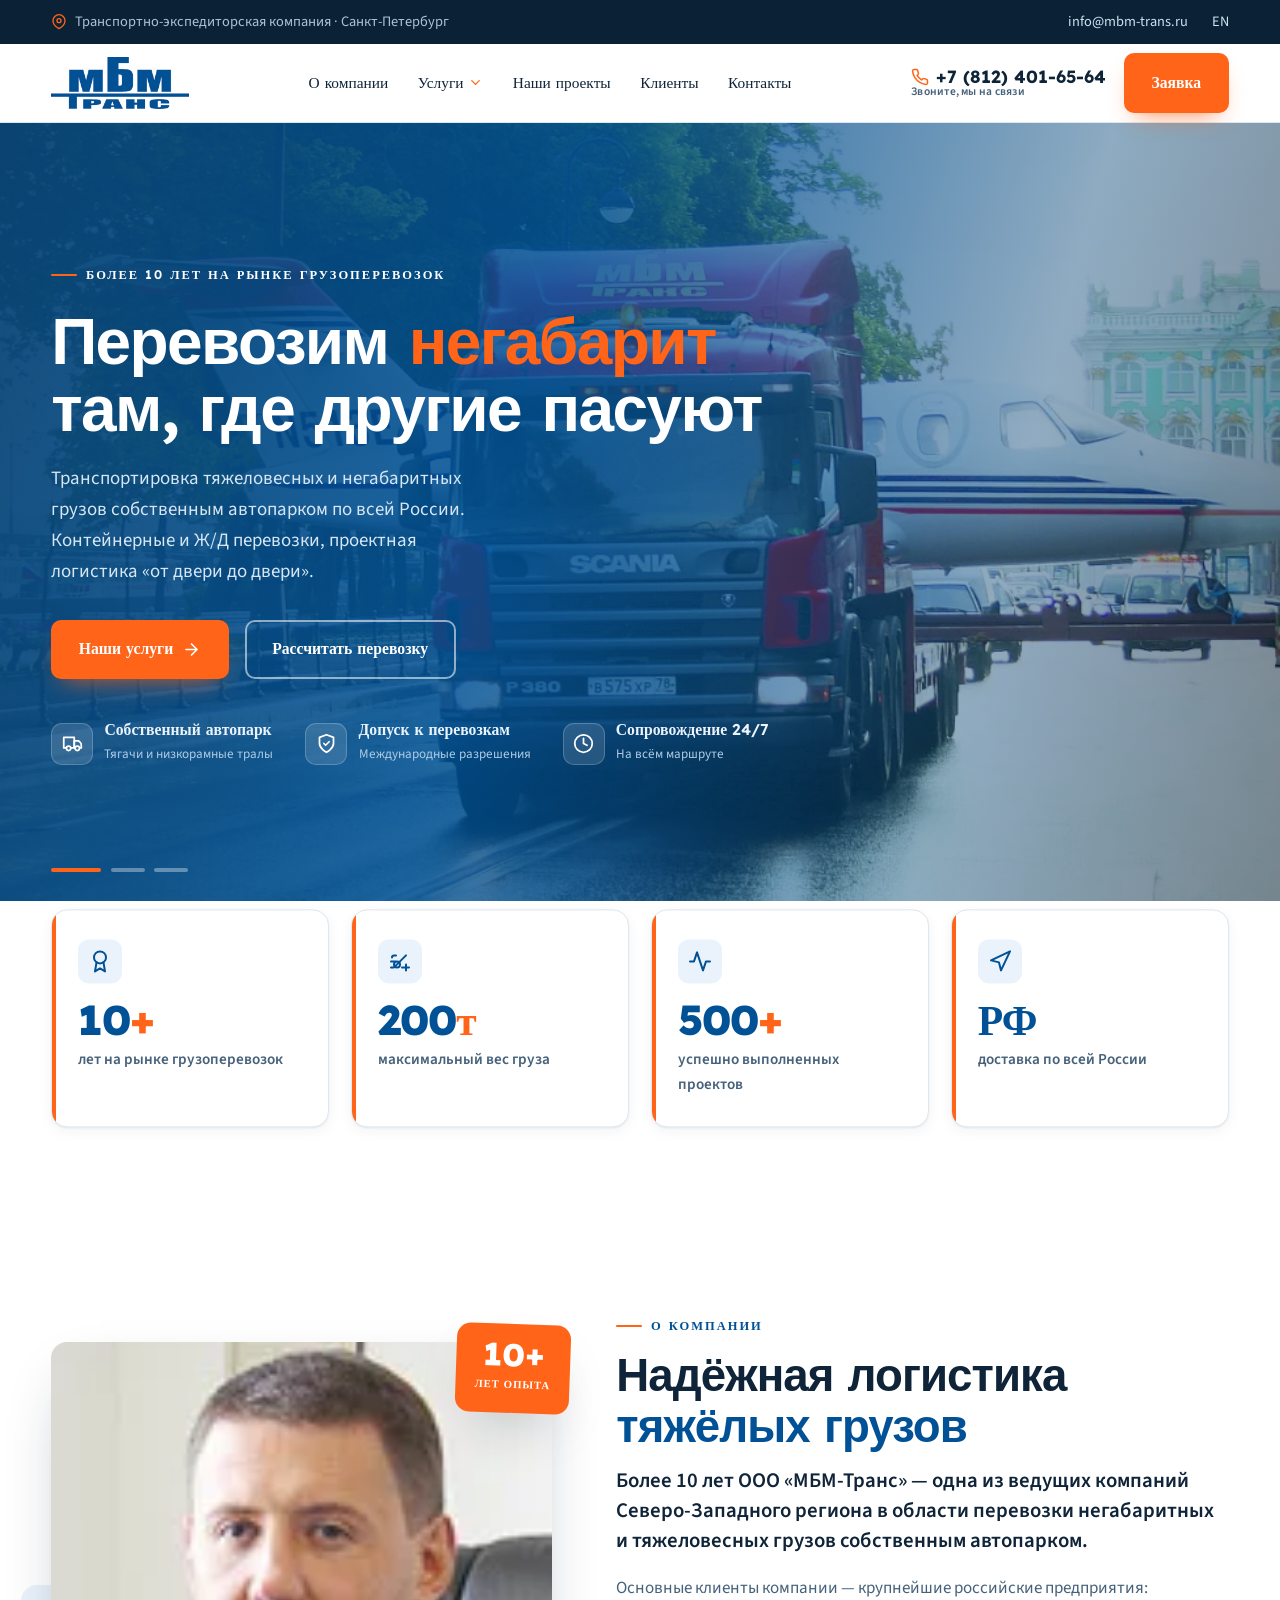
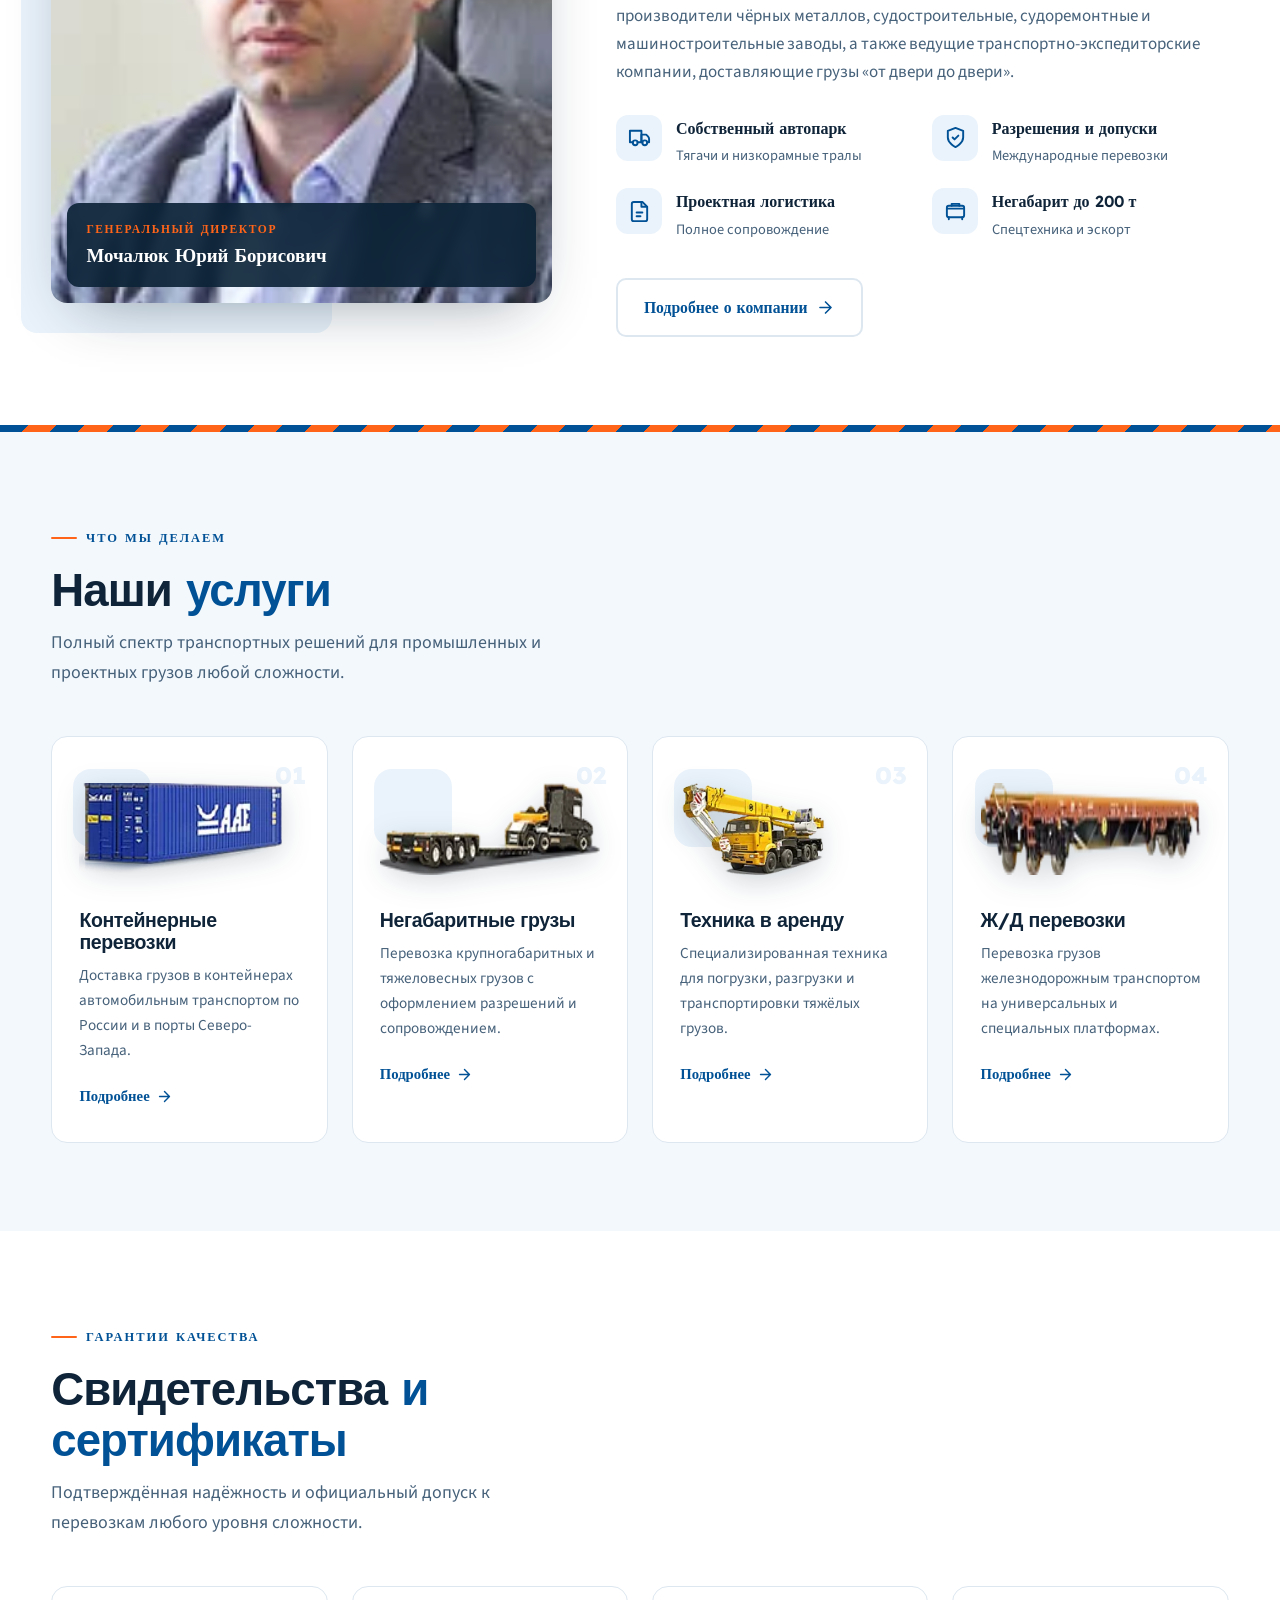
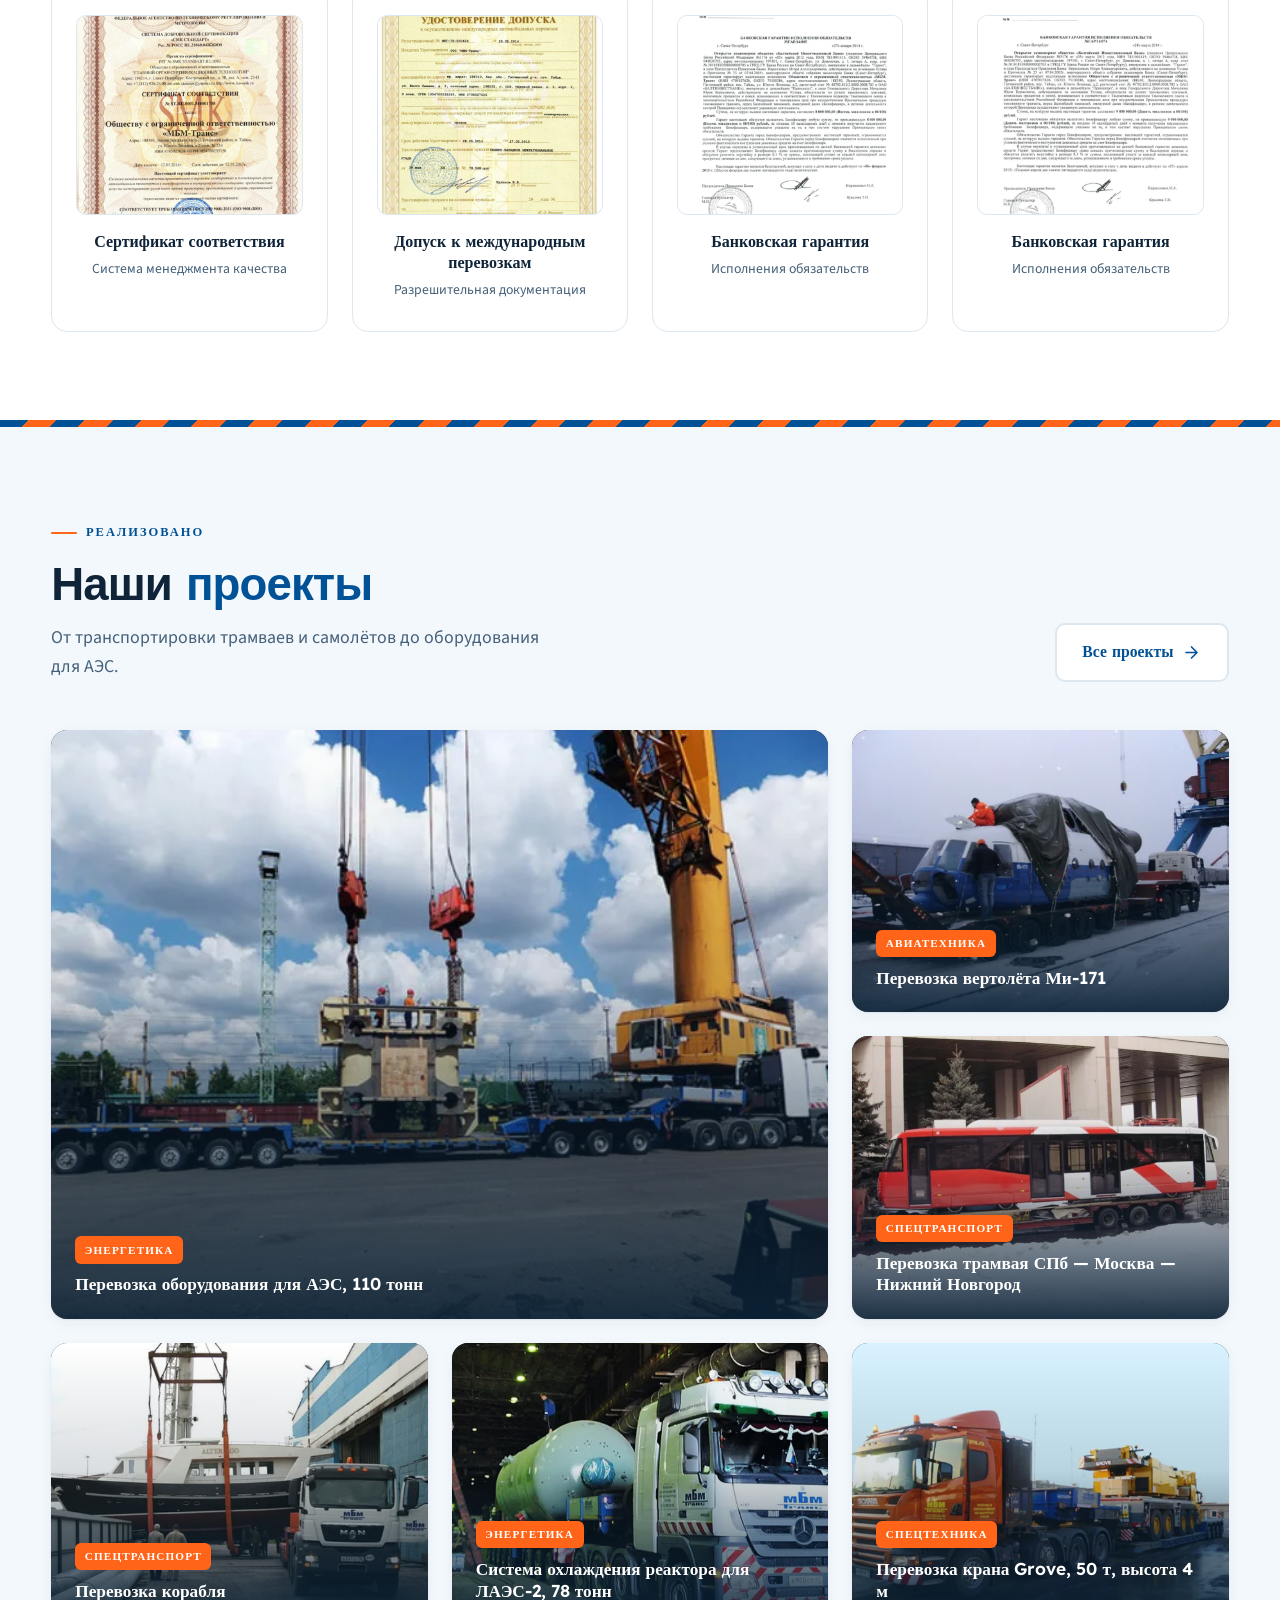
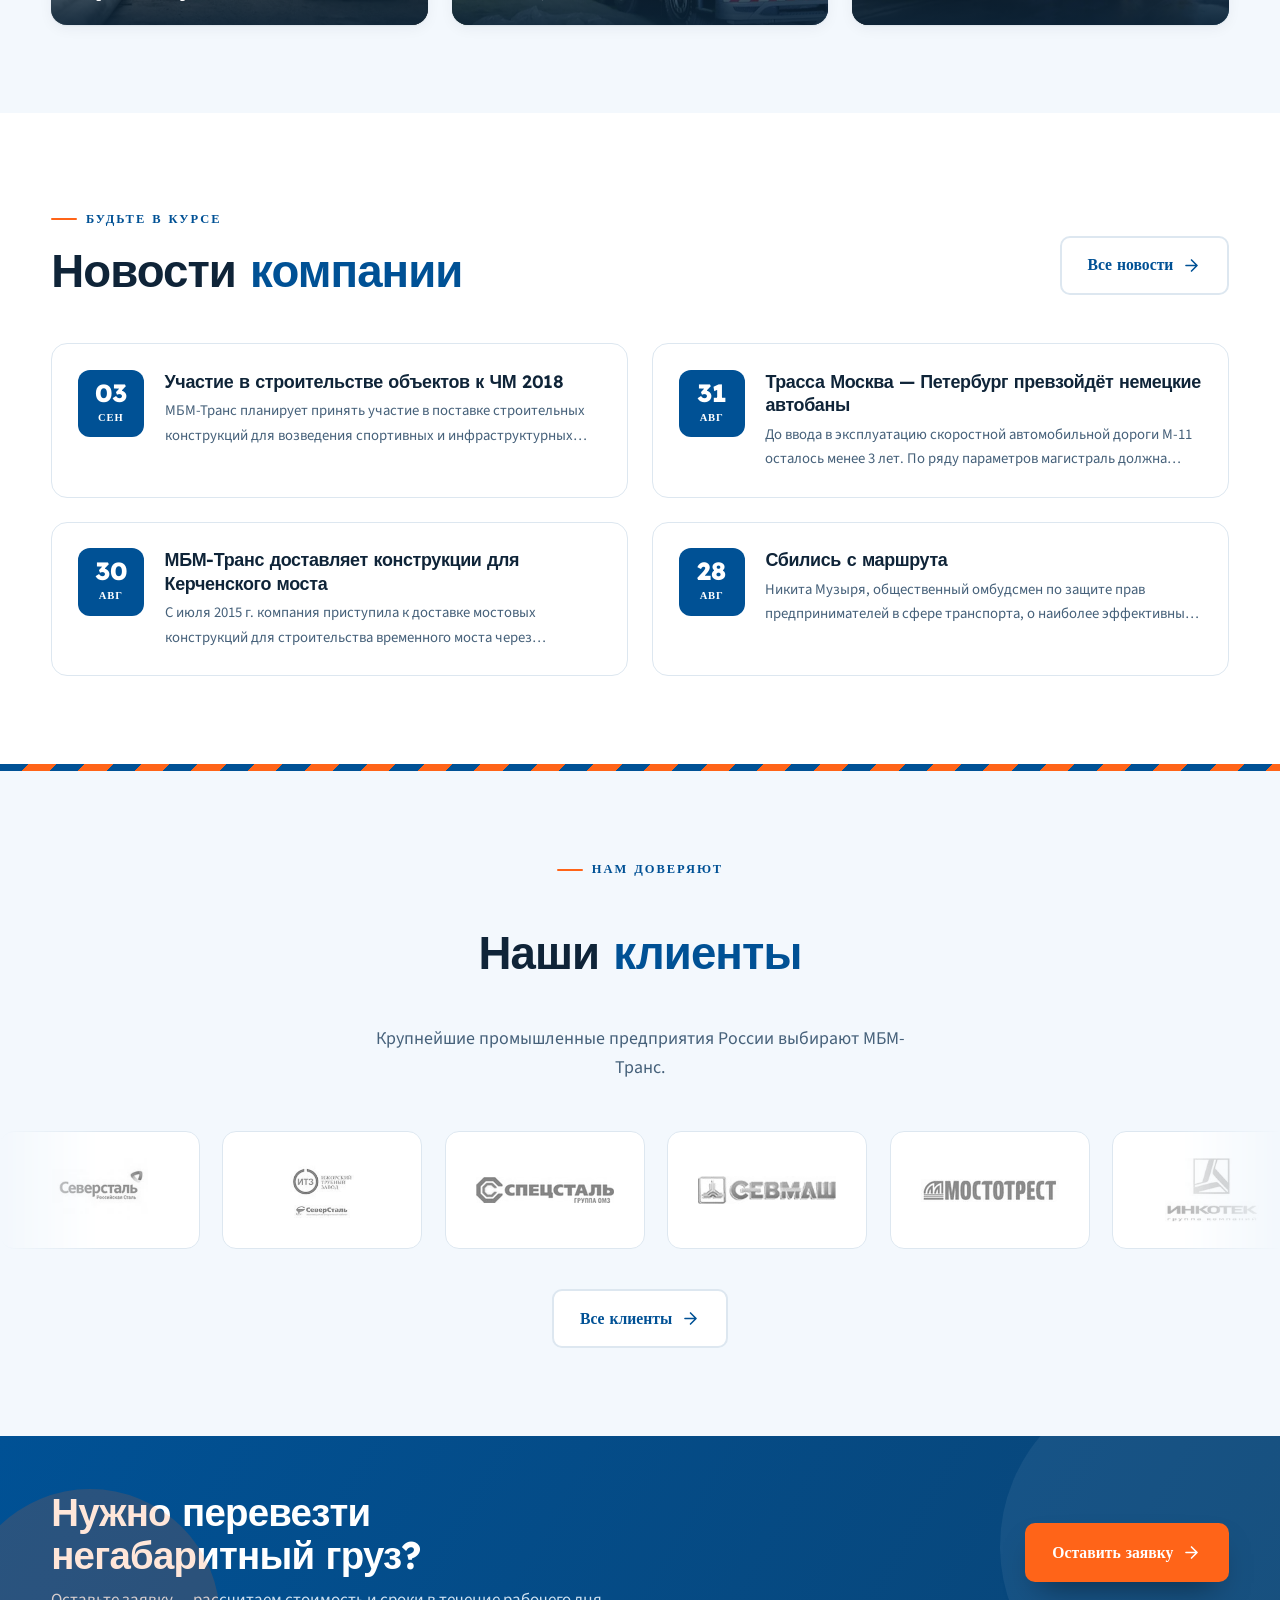
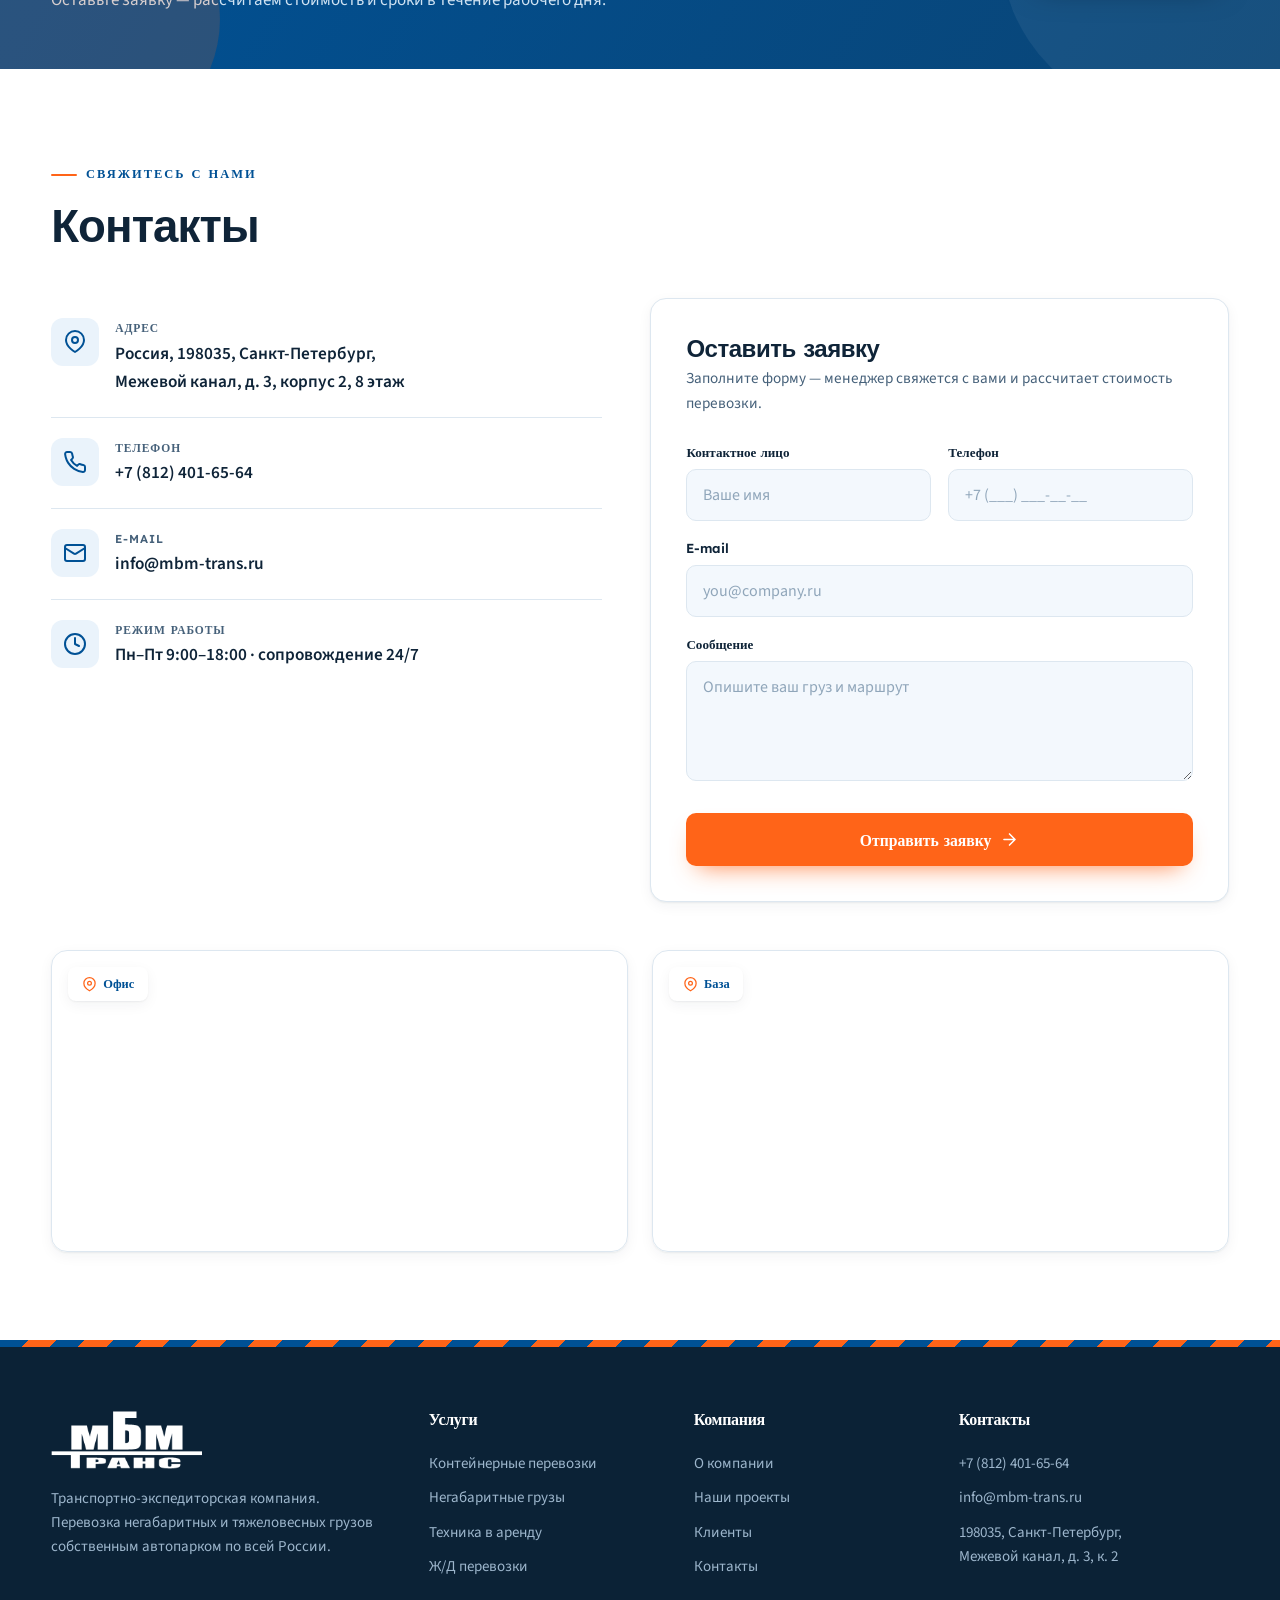
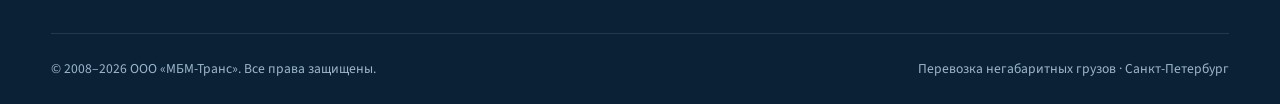
==== index.html @ 3d30cc05 "Редизайн сайта МБМ-Транс — статический превью Светлый корпоративный дизайн (Trust & Authority), Leke" ====
<!doctype html>
<html lang="ru">
<head>
<meta charset="UTF-8">
<meta name="viewport" content="width=device-width, initial-scale=1">
<title>МБМ-Транс — перевозка негабаритных и тяжеловесных грузов | Санкт-Петербург</title>
<meta name="description" content="ООО «МБМ-Транс» — транспортно-экспедиторская компания. Перевозка негабаритных и тяжеловесных грузов собственным автопарком по России. Контейнерные и Ж/Д перевозки, техника в аренду.">
<link rel="preconnect" href="https://fonts.googleapis.com">
<link rel="preconnect" href="https://fonts.gstatic.com" crossorigin>
<link href="https://fonts.googleapis.com/css2?family=Lexend:wght@400;500;600;700;800&family=Source+Sans+3:wght@400;500;600;700&display=swap" rel="stylesheet">
<link rel="stylesheet" href="assets/css/redesign.css">
</head>
<body>

<!-- TOPBAR -->
<div class="topbar">
  <div class="wrap">
    <span class="l"><svg class="icon" viewBox="0 0 24 24"><path d="M21 10c0 7-9 12-9 12s-9-5-9-12a9 9 0 0 1 18 0Z"/><circle cx="12" cy="10" r="3"/></svg> Транспортно-экспедиторская компания · Санкт-Петербург</span>
    <div class="r">
      <a href="mailto:info@mbm-trans.ru">info@mbm-trans.ru</a>
      <a href="#" aria-label="Английская версия сайта">EN</a>
    </div>
  </div>
</div>

<!-- HEADER -->
<header class="header" id="header">
  <div class="wrap">
    <a class="brand" href="/" aria-label="МБМ-Транс — на главную">
      <img class="logo-img" src="assets/css/imgs/logo_h.jpg" srcset="assets/css/imgs/logo_h.jpg 1x, assets/css/imgs/logo_h@2x.jpg 2x" width="233" height="88" alt="МБМ-Транс">
    </a>
    <nav class="main" id="nav">
      <a href="o-kompanii.html">О компании</a>
      <div class="has-sub">
        <a href="kontejnernyie-perevozki.html">Услуги <svg class="icon" viewBox="0 0 24 24"><path d="m6 9 6 6 6-6"/></svg></a>
        <div class="sub">
          <a href="kontejnernyie-perevozki.html"><svg class="icon" viewBox="0 0 24 24"><path d="m7.5 4.27 9 5.15"/><path d="M21 8a2 2 0 0 0-1-1.73l-7-4a2 2 0 0 0-2 0l-7 4A2 2 0 0 0 3 8v8a2 2 0 0 0 1 1.73l7 4a2 2 0 0 0 2 0l7-4A2 2 0 0 0 21 16Z"/><path d="m3.3 7 8.7 5 8.7-5"/><path d="M12 22V12"/></svg>Контейнерные перевозки</a>
          <a href="perevozka-negabaritnyix-gruzov.html"><svg class="icon" viewBox="0 0 24 24"><path d="M10 17h4V5H2v12h3"/><path d="M20 17h2v-3.34a4 4 0 0 0-1.17-2.83L19 9h-5v8h1"/><circle cx="7.5" cy="17.5" r="2.5"/><circle cx="17.5" cy="17.5" r="2.5"/></svg>Перевозка негабаритных грузов</a>
          <a href="texnika-v-arendu.html"><svg class="icon" viewBox="0 0 24 24"><path d="M2 22V12a2 2 0 0 1 2-2h2"/><path d="m6 10 4-7 6 3-3 6"/><path d="M14 14h6v6a2 2 0 0 1-2 2H6"/><circle cx="6" cy="18" r="2"/></svg>Техника в аренду</a>
          <a href="zhd-perevozki.html"><svg class="icon" viewBox="0 0 24 24"><rect x="4" y="3" width="16" height="14" rx="2"/><path d="M4 11h16"/><path d="m8 19-2 3"/><path d="m18 22-2-3"/><circle cx="8.5" cy="14" r="1"/><circle cx="15.5" cy="14" r="1"/></svg>Ж/Д перевозки</a>
        </div>
      </div>
      <a href="nashi-proektyi.html">Наши проекты</a>
      <a href="nashi-klientyi.html">Клиенты</a>
      <a href="kontaktyi.html">Контакты</a>
    </nav>
    <div class="h-right">
      <div class="h-phone"><a href="tel:+78124016564"><svg class="icon" viewBox="0 0 24 24"><path d="M22 16.92v3a2 2 0 0 1-2.18 2 19.79 19.79 0 0 1-8.63-3.07 19.5 19.5 0 0 1-6-6 19.79 19.79 0 0 1-3.07-8.67A2 2 0 0 1 4.11 2h3a2 2 0 0 1 2 1.72c.13.96.36 1.9.7 2.81a2 2 0 0 1-.45 2.11L8.09 9.91a16 16 0 0 0 6 6l1.27-1.27a2 2 0 0 1 2.11-.45c.9.34 1.85.57 2.81.7A2 2 0 0 1 22 16.92Z"/></svg>+7 (812) 401-65-64</a><span>Звоните, мы на связи</span></div>
      <a href="#contacts" class="btn btn-orange">Заявка</a>
      <button class="burger" id="burger" aria-label="Открыть меню"><svg class="icon" viewBox="0 0 24 24"><path d="M4 6h16M4 12h16M4 18h16"/></svg></button>
    </div>
  </div>
</header>
<div class="overlay" id="overlay"></div>

<!-- HERO -->
<section class="hero">
  <div class="slides" id="slides">
    <div class="slide active" style="background-image:url('assets/images/fp_slider/slider3_.webp')"></div>
    <div class="slide" style="background-image:url('assets/images/fp_slider/slider1_.webp')"></div>
    <div class="slide" style="background-image:url('assets/images/fp_slider/slider2_.webp')"></div>
  </div>
  <div class="wrap hero-grid">
    <span class="eyebrow" style="color:#fff">Более 10 лет на рынке грузоперевозок</span>
    <h1>Перевозим <span class="o">негабарит</span> там, где другие пасуют</h1>
    <p class="lead">Транспортировка тяжеловесных и негабаритных грузов собственным автопарком по всей России. Контейнерные и Ж/Д перевозки, проектная логистика «от двери до двери».</p>
    <div class="hero-actions">
      <a href="#services" class="btn btn-orange">Наши услуги <svg class="icon" viewBox="0 0 24 24"><path d="M5 12h14M12 5l7 7-7 7"/></svg></a>
      <a href="#contacts" class="btn btn-ghost">Рассчитать перевозку</a>
    </div>
    <div class="hero-trust">
      <div class="t"><span class="ic"><svg class="icon" viewBox="0 0 24 24"><path d="M10 17h4V5H2v12h3"/><path d="M20 17h2v-3.34a4 4 0 0 0-1.17-2.83L19 9h-5v8h1"/><circle cx="7.5" cy="17.5" r="2.5"/><circle cx="17.5" cy="17.5" r="2.5"/></svg></span><span><b>Собственный автопарк</b><small>Тягачи и низкорамные тралы</small></span></div>
      <div class="t"><span class="ic"><svg class="icon" viewBox="0 0 24 24"><path d="M12 22s8-4 8-10V5l-8-3-8 3v7c0 6 8 10 8 10Z"/><path d="m9 12 2 2 4-4"/></svg></span><span><b>Допуск к перевозкам</b><small>Международные разрешения</small></span></div>
      <div class="t"><span class="ic"><svg class="icon" viewBox="0 0 24 24"><circle cx="12" cy="12" r="10"/><path d="M12 6v6l4 2"/></svg></span><span><b>Сопровождение 24/7</b><small>На всём маршруте</small></span></div>
    </div>
  </div>
  <div class="hero-dots" id="dots"></div>
</section>

<!-- STATS -->
<div class="stats">
  <div class="wrap">
    <div class="stat reveal">
      <div class="ic"><svg class="icon" viewBox="0 0 24 24"><circle cx="12" cy="8" r="6"/><path d="M15.477 12.89 17 22l-5-3-5 3 1.523-9.11"/></svg></div>
      <div class="num"><span data-count="10">0</span><span class="u">+</span></div>
      <div class="lbl">лет на рынке грузоперевозок</div>
    </div>
    <div class="stat reveal">
      <div class="ic"><svg class="icon" viewBox="0 0 24 24"><path d="M6 18 18 6M8 6H6a2 2 0 0 0-2 2v0M3 12h4M3 18h2"/><path d="M14 18h7M18 15v6"/><circle cx="9" cy="15" r="3"/></svg></div>
      <div class="num"><span data-count="200">0</span><span class="u">т</span></div>
      <div class="lbl">максимальный вес груза</div>
    </div>
    <div class="stat reveal">
      <div class="ic"><svg class="icon" viewBox="0 0 24 24"><path d="M22 12h-4l-3 9L9 3l-3 9H2"/></svg></div>
      <div class="num"><span data-count="500">0</span><span class="u">+</span></div>
      <div class="lbl">успешно выполненных проектов</div>
    </div>
    <div class="stat reveal">
      <div class="ic"><svg class="icon" viewBox="0 0 24 24"><path d="M3 11l19-9-9 19-2-8-8-2Z"/></svg></div>
      <div class="num">РФ</div>
      <div class="lbl">доставка по всей России</div>
    </div>
  </div>
</div>

<!-- ABOUT -->
<section class="block" id="about">
  <div class="wrap about-grid">
    <div class="about-photo reveal">
      <div class="blob"></div>
      <div class="frame">
        <img src="assets/images/photo.webp" alt="Мочалюк Юрий Борисович — генеральный директор ООО «МБМ-Транс»">
        <div class="cap"><div class="post">Генеральный директор</div><div class="nm">Мочалюк Юрий Борисович</div></div>
      </div>
      <div class="ribbon"><b>10+</b><span>лет опыта</span></div>
    </div>
    <div class="about-text reveal">
      <span class="eyebrow">О компании</span>
      <h2 class="sec-title" style="margin:.7rem 0 0">Надёжная логистика <span class="hl">тяжёлых грузов</span></h2>
      <p class="big">Более 10 лет ООО «МБМ-Транс» — одна из ведущих компаний Северо-Западного региона в области перевозки негабаритных и тяжеловесных грузов собственным автопарком.</p>
      <p>Основные клиенты компании — крупнейшие российские предприятия: производители чёрных металлов, судостроительные, судоремонтные и машиностроительные заводы, а также ведущие транспортно-экспедиторские компании, доставляющие грузы «от двери до двери».</p>
      <div class="about-feats">
        <div class="f"><span class="ic"><svg class="icon" viewBox="0 0 24 24"><path d="M10 17h4V5H2v12h3"/><path d="M20 17h2v-3.34a4 4 0 0 0-1.17-2.83L19 9h-5v8h1"/><circle cx="7.5" cy="17.5" r="2.5"/><circle cx="17.5" cy="17.5" r="2.5"/></svg></span><span><b>Собственный автопарк</b><small>Тягачи и низкорамные тралы</small></span></div>
        <div class="f"><span class="ic"><svg class="icon" viewBox="0 0 24 24"><path d="M12 22s8-4 8-10V5l-8-3-8 3v7c0 6 8 10 8 10Z"/><path d="m9 12 2 2 4-4"/></svg></span><span><b>Разрешения и допуски</b><small>Международные перевозки</small></span></div>
        <div class="f"><span class="ic"><svg class="icon" viewBox="0 0 24 24"><path d="M15 2H6a2 2 0 0 0-2 2v16a2 2 0 0 0 2 2h12a2 2 0 0 0 2-2V7Z"/><path d="M14 2v5h5"/><path d="M9 13h6M9 17h4"/></svg></span><span><b>Проектная логистика</b><small>Полное сопровождение</small></span></div>
        <div class="f"><span class="ic"><svg class="icon" viewBox="0 0 24 24"><path d="M5 18v2M19 18v2M4 9h16"/><rect x="3" y="6" width="18" height="12" rx="2"/><path d="M8 6V4h8v2"/></svg></span><span><b>Негабарит до 200 т</b><small>Спецтехника и эскорт</small></span></div>
      </div>
      <a href="o-kompanii.html" class="btn btn-line">Подробнее о компании <svg class="icon" viewBox="0 0 24 24"><path d="M5 12h14M12 5l7 7-7 7"/></svg></a>
    </div>
  </div>
</section>

<hr class="hazard">
<!-- SERVICES -->
<section class="block tint" id="services">
  <div class="wrap">
    <div class="head-row reveal">
      <div class="left">
        <span class="eyebrow">Что мы делаем</span>
        <h2 class="sec-title">Наши <span class="hl">услуги</span></h2>
        <p class="lead">Полный спектр транспортных решений для промышленных и проектных грузов любой сложности.</p>
      </div>
    </div>
    <div class="svc-grid">
      <article class="svc reveal"><span class="idx">01</span>
        <div class="ico-wrap"><img src="assets/images/box.webp" alt="Контейнер"></div>
        <h3>Контейнерные перевозки</h3>
        <p>Доставка грузов в контейнерах автомобильным транспортом по России и в порты Северо-Запада.</p>
        <a href="kontejnernyie-perevozki.html" class="more">Подробнее <svg class="icon" viewBox="0 0 24 24"><path d="M5 12h14M12 5l7 7-7 7"/></svg></a>
      </article>
      <article class="svc reveal"><span class="idx">02</span>
        <div class="ico-wrap"><img src="assets/images/trailer.webp" alt="Низкорамный трал"></div>
        <h3>Негабаритные грузы</h3>
        <p>Перевозка крупногабаритных и тяжеловесных грузов с оформлением разрешений и сопровождением.</p>
        <a href="perevozka-negabaritnyix-gruzov.html" class="more">Подробнее <svg class="icon" viewBox="0 0 24 24"><path d="M5 12h14M12 5l7 7-7 7"/></svg></a>
      </article>
      <article class="svc reveal"><span class="idx">03</span>
        <div class="ico-wrap"><img src="assets/images/crane.webp" alt="Автокран"></div>
        <h3>Техника в аренду</h3>
        <p>Специализированная техника для погрузки, разгрузки и транспортировки тяжёлых грузов.</p>
        <a href="texnika-v-arendu.html" class="more">Подробнее <svg class="icon" viewBox="0 0 24 24"><path d="M5 12h14M12 5l7 7-7 7"/></svg></a>
      </article>
      <article class="svc reveal"><span class="idx">04</span>
        <div class="ico-wrap"><img src="assets/images/train.webp" alt="Железнодорожная платформа"></div>
        <h3>Ж/Д перевозки</h3>
        <p>Перевозка грузов железнодорожным транспортом на универсальных и специальных платформах.</p>
        <a href="zhd-perevozki.html" class="more">Подробнее <svg class="icon" viewBox="0 0 24 24"><path d="M5 12h14M12 5l7 7-7 7"/></svg></a>
      </article>
    </div>
  </div>
</section>

<!-- CERTIFICATES -->
<section class="block">
  <div class="wrap">
    <div class="head-row reveal">
      <div class="left">
        <span class="eyebrow">Гарантии качества</span>
        <h2 class="sec-title">Свидетельства <span class="hl">и сертификаты</span></h2>
        <p class="lead">Подтверждённая надёжность и официальный допуск к перевозкам любого уровня сложности.</p>
      </div>
    </div>
    <div class="cert-grid">
      <button class="cert reveal lb" data-img="assets/images/doc/sert.webp" type="button"><span class="cert-thumb"><img src="assets/images/doc/sert.webp" loading="lazy" alt="Сертификат соответствия"></span><b>Сертификат соответствия</b><small>Система менеджмента качества</small></button>
      <button class="cert reveal lb" data-img="assets/images/doc/udostoverenie.webp" type="button"><span class="cert-thumb"><img src="assets/images/doc/udostoverenie.webp" loading="lazy" alt="Допуск к международным перевозкам"></span><b>Допуск к международным перевозкам</b><small>Разрешительная документация</small></button>
      <button class="cert reveal lb" data-img="assets/images/doc/bank.webp" type="button"><span class="cert-thumb"><img src="assets/images/doc/bank.webp" loading="lazy" alt="Банковская гарантия"></span><b>Банковская гарантия</b><small>Исполнения обязательств</small></button>
      <button class="cert reveal lb" data-img="assets/images/doc/bank_1.webp" type="button"><span class="cert-thumb"><img src="assets/images/doc/bank_1.webp" loading="lazy" alt="Банковская гарантия"></span><b>Банковская гарантия</b><small>Исполнения обязательств</small></button>
    </div>
  </div>
</section>

<hr class="hazard">
<!-- PROJECTS -->
<section class="block tint" id="projects">
  <div class="wrap">
    <div class="head-row reveal">
      <div class="left">
        <span class="eyebrow">Реализовано</span>
        <h2 class="sec-title">Наши <span class="hl">проекты</span></h2>
        <p class="lead">От транспортировки трамваев и самолётов до оборудования для АЭС.</p>
      </div>
      <a href="nashi-proektyi.html" class="btn btn-line">Все проекты <svg class="icon" viewBox="0 0 24 24"><path d="M5 12h14M12 5l7 7-7 7"/></svg></a>
    </div>
    <div class="proj-grid">
      <a class="proj big reveal" href="nashi-proektyi.html">
        <img src="assets/images/projects/SB9ofhmS8xM.webp" loading="lazy" alt="Перевозка оборудования для АЭС, 110 тонн">
        <div class="cap"><span class="tag">Энергетика</span><b>Перевозка оборудования для АЭС, 110 тонн</b></div>
      </a>
      <a class="proj reveal" href="nashi-proektyi.html">
        <img src="assets/images/projects/v1.webp" loading="lazy" alt="Перевозка вертолёта Ми-171">
        <div class="cap"><span class="tag">Авиатехника</span><b>Перевозка вертолёта Ми-171</b></div>
      </a>
      <a class="proj reveal" href="nashi-proektyi.html">
        <img src="assets/images/projects/a1a.webp" loading="lazy" alt="Перевозка трамвая">
        <div class="cap"><span class="tag">Спецтранспорт</span><b>Перевозка трамвая СПб — Москва — Нижний Новгород</b></div>
      </a>
      <a class="proj reveal" href="nashi-proektyi.html">
        <img src="assets/images/projects/korabl_1.webp" loading="lazy" alt="Перевозка корабля">
        <div class="cap"><span class="tag">Спецтранспорт</span><b>Перевозка корабля</b></div>
      </a>
      <a class="proj reveal" href="nashi-proektyi.html">
        <img src="assets/images/projects/MsE5XbipfR0.webp" loading="lazy" alt="Транспортировка системы охлаждения реактора для ЛАЭС-2">
        <div class="cap"><span class="tag">Энергетика</span><b>Система охлаждения реактора для ЛАЭС-2, 78 тонн</b></div>
      </a>
      <a class="proj reveal" href="nashi-proektyi.html">
        <img src="assets/images/projects/P1000506.webp" loading="lazy" alt="Перевозка крана Grove">
        <div class="cap"><span class="tag">Спецтехника</span><b>Перевозка крана Grove, 50 т, высота 4 м</b></div>
      </a>
    </div>
  </div>
</section>

<!-- NEWS -->
<section class="block">
  <div class="wrap">
    <div class="head-row reveal">
      <div class="left">
        <span class="eyebrow">Будьте в курсе</span>
        <h2 class="sec-title">Новости <span class="hl">компании</span></h2>
      </div>
      <a href="novosti.html" class="btn btn-line">Все новости <svg class="icon" viewBox="0 0 24 24"><path d="M5 12h14M12 5l7 7-7 7"/></svg></a>
    </div>
    <div class="news-grid">
      <a class="news-item reveal" href="novosti.html"><div class="date"><div class="d">03</div><div class="m">сен</div></div><div><h3>Участие в строительстве объектов к ЧМ 2018</h3><p>МБМ-Транс планирует принять участие в поставке строительных конструкций для возведения спортивных и инфраструктурных объектов к Чемпионату мира по футболу 2018 г.</p></div></a>
      <a class="news-item reveal" href="novosti.html"><div class="date"><div class="d">31</div><div class="m">авг</div></div><div><h3>Трасса Москва — Петербург превзойдёт немецкие автобаны</h3><p>До ввода в эксплуатацию скоростной автомобильной дороги М-11 осталось менее 3 лет. По ряду параметров магистраль должна превзойти знаменитые немецкие автобаны.</p></div></a>
      <a class="news-item reveal" href="novosti.html"><div class="date"><div class="d">30</div><div class="m">авг</div></div><div><h3>МБМ-Транс доставляет конструкции для Керченского моста</h3><p>С июля 2015 г. компания приступила к доставке мостовых конструкций для строительства временного моста через Керченский пролив.</p></div></a>
      <a class="news-item reveal" href="novosti.html"><div class="date"><div class="d">28</div><div class="m">авг</div></div><div><h3>Сбились с маршрута</h3><p>Никита Музыря, общественный омбудсмен по защите прав предпринимателей в сфере транспорта, о наиболее эффективных механизмах защиты прав бизнеса.</p></div></a>
    </div>
  </div>
</section>

<hr class="hazard">
<!-- CLIENTS -->
<section class="block tint" id="clients">
  <div class="wrap">
    <div class="head-row reveal" style="justify-content:center;text-align:center;flex-direction:column;align-items:center">
      <span class="eyebrow">Нам доверяют</span>
      <h2 class="sec-title">Наши <span class="hl">клиенты</span></h2>
      <p class="lead" style="text-align:center">Крупнейшие промышленные предприятия России выбирают МБМ-Транс.</p>
    </div>
  </div>
  <div class="clients-marquee reveal">
    <div class="marquee-track" id="track">
      <div class="client" title="Северсталь"><img src="assets/images/clients/severstal-logo2.webp" loading="lazy" alt="Северсталь"></div>
      <div class="client" title="Ижорский трубный завод"><img src="assets/images/clients/ижорский трубный завод.webp" loading="lazy" alt="Ижорский трубный завод"></div>
      <div class="client" title="ОМЗ-Спецсталь"><img src="assets/images/clients/omz-logo.webp" loading="lazy" alt="ОМЗ-Спецсталь"></div>
      <div class="client" title="Севмаш"><img src="assets/images/clients/img2.webp" loading="lazy" alt="Севмаш"></div>
      <div class="client" title="Мостотрест"><img src="assets/images/clients/logo_mostotrest.webp" loading="lazy" alt="Мостотрест"></div>
      <div class="client" title="Инкотек"><img src="assets/images/clients/logo_inkotek.webp" loading="lazy" alt="Инкотек"></div>
      <div class="client" title="НЭК"><img src="assets/images/clients/logo-nek.webp" loading="lazy" alt="Группа компаний НЭК"></div>
      <div class="client" title="Natrex"><img src="assets/images/clients/logo_natrex.webp" loading="lazy" alt="Natrex"></div>
      <div class="client" title="Bedford Group"><img src="assets/images/clients/logo_bedford.webp" loading="lazy" alt="Bedford Group"></div>
      <div class="client" title="Instar Logistics"><img src="assets/images/clients/logo_instar.webp" loading="lazy" alt="Instar Logistics"></div>
      <div class="client" title="AET Trans"><img src="assets/images/clients/logo_aettrans.webp" loading="lazy" alt="AET Trans"></div>
      <div class="client" title="Ahlers"><img src="assets/images/clients/ahlers_logo.webp" loading="lazy" alt="Ahlers"></div>
      <div class="client" title="Transport Systems Transy"><img src="assets/images/clients/logo_transy.webp" loading="lazy" alt="Transport Systems Transy"></div>
      <div class="client" title="Premium Engineering"><img src="assets/images/clients/logo_premium_engineering.webp" loading="lazy" alt="Premium Engineering"></div>
      <div class="client" title="ЛОНМАДИ · КВИНТМАДИ"><img src="assets/images/clients/logo_lonmadi_kwintmadi.webp" loading="lazy" alt="ЛОНМАДИ КВИНТМАДИ"></div>
      <div class="client" title="Универсал Спецтехника"><img src="assets/images/clients/logo_universal_spectech.webp" loading="lazy" alt="Универсал Спецтехника"></div>
      <div class="client" title="Ferronordic Machines"><img src="assets/images/clients/logo_ferronordic.webp" loading="lazy" alt="Ferronordic Machines"></div>
      <div class="client" title="Keystone Logistics"><img src="assets/images/clients/logo_keystone.webp" loading="lazy" alt="Keystone Logistics"></div>
      <div class="client" title="AsstrA"><img src="assets/images/clients/logo_asstra.webp" loading="lazy" alt="AsstrA"></div>
      <div class="client" title="Yusen Logistics"><img src="assets/images/clients/logo_yusen.webp" loading="lazy" alt="Yusen Logistics"></div>
    </div>
  </div>
  <div class="wrap" style="text-align:center;margin-top:2.5rem">
    <a href="nashi-klientyi.html" class="btn btn-line">Все клиенты <svg class="icon" viewBox="0 0 24 24"><path d="M5 12h14M12 5l7 7-7 7"/></svg></a>
  </div>
</section>

<!-- CTA -->
<div class="cta">
  <div class="wrap">
    <div>
      <h2>Нужно перевезти негабаритный груз?</h2>
      <p>Оставьте заявку — рассчитаем стоимость и сроки в течение рабочего дня.</p>
    </div>
    <a href="#contacts" class="btn btn-orange">Оставить заявку <svg class="icon" viewBox="0 0 24 24"><path d="M5 12h14M12 5l7 7-7 7"/></svg></a>
  </div>
</div>

<!-- CONTACTS -->
<section class="block" id="contacts">
  <div class="wrap">
    <div class="head-row reveal">
      <div class="left">
        <span class="eyebrow">Свяжитесь с нами</span>
        <h2 class="sec-title">Контакты</h2>
      </div>
    </div>
    <div class="contact-grid">
      <div class="contact-info reveal">
        <div class="row"><span class="ic"><svg class="icon" viewBox="0 0 24 24"><path d="M21 10c0 7-9 12-9 12s-9-5-9-12a9 9 0 0 1 18 0Z"/><circle cx="12" cy="10" r="3"/></svg></span><div><div class="lbl">Адрес</div><div class="val">Россия, 198035, Санкт-Петербург,<br>Межевой канал, д. 3, корпус 2, 8 этаж</div></div></div>
        <div class="row"><span class="ic"><svg class="icon" viewBox="0 0 24 24"><path d="M22 16.92v3a2 2 0 0 1-2.18 2 19.79 19.79 0 0 1-8.63-3.07 19.5 19.5 0 0 1-6-6 19.79 19.79 0 0 1-3.07-8.67A2 2 0 0 1 4.11 2h3a2 2 0 0 1 2 1.72c.13.96.36 1.9.7 2.81a2 2 0 0 1-.45 2.11L8.09 9.91a16 16 0 0 0 6 6l1.27-1.27a2 2 0 0 1 2.11-.45c.9.34 1.85.57 2.81.7A2 2 0 0 1 22 16.92Z"/></svg></span><div><div class="lbl">Телефон</div><div class="val"><a href="tel:+78124016564">+7 (812) 401-65-64</a></div></div></div>
        <div class="row"><span class="ic"><svg class="icon" viewBox="0 0 24 24"><rect x="2" y="4" width="20" height="16" rx="2"/><path d="m22 7-8.97 5.7a1.94 1.94 0 0 1-2.06 0L2 7"/></svg></span><div><div class="lbl">E-mail</div><div class="val"><a href="mailto:info@mbm-trans.ru">info@mbm-trans.ru</a></div></div></div>
        <div class="row"><span class="ic"><svg class="icon" viewBox="0 0 24 24"><circle cx="12" cy="12" r="10"/><path d="M12 6v6l4 2"/></svg></span><div><div class="lbl">Режим работы</div><div class="val">Пн–Пт 9:00–18:00 · сопровождение 24/7</div></div></div>
      </div>
      <form class="form reveal" onsubmit="return false">
        <h3>Оставить заявку</h3>
        <div class="fd">Заполните форму — менеджер свяжется с вами и рассчитает стоимость перевозки.</div>
        <div class="grid2">
          <div class="field"><label for="f-name">Контактное лицо</label><input id="f-name" type="text" placeholder="Ваше имя" required></div>
          <div class="field"><label for="f-phone">Телефон</label><input id="f-phone" type="tel" placeholder="+7 (___) ___-__-__" required></div>
        </div>
        <div class="field"><label for="f-email">E-mail</label><input id="f-email" type="email" placeholder="you@company.ru"></div>
        <div class="field"><label for="f-msg">Сообщение</label><textarea id="f-msg" placeholder="Опишите ваш груз и маршрут"></textarea></div>
        <button class="btn btn-orange" type="submit">Отправить заявку <svg class="icon" viewBox="0 0 24 24"><path d="M5 12h14M12 5l7 7-7 7"/></svg></button>
      </form>
    </div>
    <div class="maps">
      <div class="map"><span class="tab"><svg class="icon" viewBox="0 0 24 24"><path d="M21 10c0 7-9 12-9 12s-9-5-9-12a9 9 0 0 1 18 0Z"/><circle cx="12" cy="10" r="3"/></svg>Офис</span><iframe loading="lazy" title="Офис на Межевом канале" src="https://www.google.com/maps/embed?pb=!1m14!1m8!1m3!1d16001.552784463627!2d30.262006!3d59.912326!3m2!1i1024!2i768!4f13.1!3m3!1m2!1s0x469630be44f83dff%3A0x8c077b2fd2bd61ad!2sul.+Mezhevoy+kanal%2C+3%D0%BA2%2C+Sankt-Peterburg%2C+Russia%2C+198035!5e0!3m2!1sen!2s!4v1417777839462"></iframe></div>
      <div class="map"><span class="tab"><svg class="icon" viewBox="0 0 24 24"><path d="M21 10c0 7-9 12-9 12s-9-5-9-12a9 9 0 0 1 18 0Z"/><circle cx="12" cy="10" r="3"/></svg>База</span><iframe loading="lazy" title="База в Красном Селе" src="https://www.google.com/maps/embed?pb=!1m14!1m8!1m3!1d16091.96295086256!2d30.068682!3d59.724583!3m2!1i1024!2i768!4f13.1!3m3!1m2!1s0x469617d23744dca9%3A0xb7c01e57da5b5d7b!2sKingiseppskoye+sh.%2C+47%2C+Krasnoye+Selo%2C+g.+Sankt-Peterburg%2C+Russia%2C+198320!5e0!3m2!1sen!2s!4v1417777919444"></iframe></div>
    </div>
  </div>
</section>

<hr class="hazard">
<!-- FOOTER -->
<footer>
  <div class="wrap foot-grid">
    <div class="foot-brand">
      <img class="foot-logo-img" src="assets/css/imgs/logo_f.png" srcset="assets/css/imgs/logo_f.png 1x, assets/css/imgs/logo_f@2x.png 2x" width="219" height="84" alt="МБМ-Транс">
      <p>Транспортно-экспедиторская компания. Перевозка негабаритных и тяжеловесных грузов собственным автопарком по всей России.</p>
    </div>
    <div class="foot-col">
      <h4>Услуги</h4>
      <a href="kontejnernyie-perevozki.html">Контейнерные перевозки</a>
      <a href="perevozka-negabaritnyix-gruzov.html">Негабаритные грузы</a>
      <a href="texnika-v-arendu.html">Техника в аренду</a>
      <a href="zhd-perevozki.html">Ж/Д перевозки</a>
    </div>
    <div class="foot-col">
      <h4>Компания</h4>
      <a href="o-kompanii.html">О компании</a>
      <a href="nashi-proektyi.html">Наши проекты</a>
      <a href="nashi-klientyi.html">Клиенты</a>
      <a href="kontaktyi.html">Контакты</a>
    </div>
    <div class="foot-col">
      <h4>Контакты</h4>
      <a href="tel:+78124016564">+7 (812) 401-65-64</a>
      <a href="mailto:info@mbm-trans.ru">info@mbm-trans.ru</a>
      <p>198035, Санкт-Петербург,<br>Межевой канал, д. 3, к. 2</p>
    </div>
  </div>
  <div class="wrap foot-bottom">
    <span>© 2008–2026 ООО «МБМ-Транс». Все права защищены.</span>
    <span>Перевозка негабаритных грузов · Санкт-Петербург</span>
  </div>
</footer>

<!-- LIGHTBOX -->
<div class="lightbox" id="lightbox" aria-hidden="true">
  <button class="close" id="lbClose" aria-label="Закрыть"><svg viewBox="0 0 24 24"><path d="M18 6 6 18M6 6l12 12"/></svg></button>
  <img id="lbImg" src="" alt="Документ">
</div>

<script>
const header=document.getElementById('header');
addEventListener('scroll',()=>header.classList.toggle('scrolled',scrollY>20),{passive:true});

// hero slider
const slides=[...document.querySelectorAll('.hero .slide')];
const dotsBox=document.getElementById('dots');
let cur=0,timer;
slides.forEach((_,i)=>{const b=document.createElement('button');b.setAttribute('aria-label','Слайд '+(i+1));if(i===0)b.classList.add('active');b.onclick=()=>{go(i);restart()};dotsBox.appendChild(b)});
const dots=[...dotsBox.children];
function go(i){slides[cur].classList.remove('active');dots[cur].classList.remove('active');cur=i;slides[cur].classList.add('active');dots[cur].classList.add('active')}
function restart(){clearInterval(timer);timer=setInterval(()=>go((cur+1)%slides.length),6000)}
restart();

// mobile menu
const burger=document.getElementById('burger'),nav=document.getElementById('nav'),ov=document.getElementById('overlay');
function toggleMenu(){const o=nav.classList.toggle('open');ov.classList.toggle('show',o);burger.setAttribute('aria-expanded',o)}
burger.onclick=toggleMenu;ov.onclick=toggleMenu;
nav.querySelectorAll('a').forEach(a=>a.addEventListener('click',()=>{if(nav.classList.contains('open'))toggleMenu()}));

// reveal + count-up
const reduce=matchMedia('(prefers-reduced-motion: reduce)').matches;
function countUp(el){
  const target=+el.dataset.count,dur=1400,t0=performance.now();
  function tick(now){const p=Math.min((now-t0)/dur,1);const e=1-Math.pow(1-p,3);el.textContent=Math.round(target*e);if(p<1)requestAnimationFrame(tick)}
  requestAnimationFrame(tick);
}
const io=new IntersectionObserver(es=>es.forEach(e=>{if(e.isIntersecting){e.target.classList.add('in');e.target.querySelectorAll?.('[data-count]').forEach(c=>{if(!c.dataset.done){c.dataset.done=1;reduce?c.textContent=c.dataset.count:countUp(c)}});io.unobserve(e.target)}}),{threshold:.15});
document.querySelectorAll('.reveal').forEach(el=>io.observe(el));

// duplicate client logos for seamless marquee
const track=document.getElementById('track');
if(track && !reduce){track.innerHTML+=track.innerHTML}

// lightbox for certificates
const lb=document.getElementById('lightbox'),lbImg=document.getElementById('lbImg'),lbClose=document.getElementById('lbClose');
function openLb(src){lbImg.src=src;lb.classList.add('open');lb.setAttribute('aria-hidden','false')}
function closeLb(){lb.classList.remove('open');lb.setAttribute('aria-hidden','true');lbImg.src=''}
document.querySelectorAll('.lb').forEach(b=>b.addEventListener('click',()=>openLb(b.dataset.img)));
lbClose.addEventListener('click',closeLb);
lb.addEventListener('click',e=>{if(e.target===lb)closeLb()});
addEventListener('keydown',e=>{if(e.key==='Escape')closeLb()});
</script>
</body>
</html>
---- assets/css/redesign.css ----
:root{
  --blue:#005195;
  --blue-700:#0a4576;
  --blue-600:#0a5fae;
  --blue-500:#2b7fd0;
  --blue-100:#dcebfa;
  --blue-50:#eaf3fb;
  --blue-tint:#f3f8fd;
  --orange:#ff6418;
  --orange-600:#ec560d;
  --navy:#0b2236;
  --ink:#0f2438;
  --slate:#46617a;
  --line:#dde7f0;
  --white:#fff;
  --shadow-sm:0 1px 2px rgba(15,36,56,.06),0 4px 14px rgba(15,36,56,.05);
  --shadow:0 24px 60px -28px rgba(11,34,54,.45);
  --shadow-blue:0 22px 48px -22px rgba(0,81,149,.55);
  --r:16px;
  --r-sm:10px;
  --container:1200px;
  /* z-scale */
  --z-nav:50;--z-overlay:70;--z-menu:80;
}
*{box-sizing:border-box;margin:0;padding:0}
html{scroll-behavior:smooth}
body{
  font-family:'Source Sans 3',system-ui,sans-serif;
  color:var(--ink);background:var(--white);
  line-height:1.65;font-size:17px;
  -webkit-font-smoothing:antialiased;overflow-x:hidden;
}
a{color:inherit;text-decoration:none}
img{max-width:100%;display:block}
.wrap{width:min(var(--container),92vw);margin-inline:auto}
h1,h2,h3,h4{font-family:'Lexend',sans-serif;line-height:1.12;letter-spacing:-.02em;color:var(--ink);font-weight:700}
svg{display:block}
.icon{width:24px;height:24px;stroke:currentColor;stroke-width:2;fill:none;stroke-linecap:round;stroke-linejoin:round}
.eyebrow{font-family:'Lexend';font-weight:600;text-transform:uppercase;letter-spacing:.16em;font-size:.78rem;color:var(--blue);display:inline-flex;align-items:center;gap:.55rem}
.eyebrow::before{content:"";width:26px;height:2px;background:var(--orange);border-radius:2px}
.sec-title{font-size:clamp(1.9rem,3.6vw,2.85rem);font-weight:700}
.sec-title .hl{color:var(--blue)}
.lead{color:var(--slate);font-size:1.12rem;max-width:60ch}

.btn{display:inline-flex;align-items:center;gap:.55rem;font-family:'Lexend';font-weight:600;font-size:.98rem;
  padding:.92rem 1.6rem;border-radius:var(--r-sm);cursor:pointer;border:2px solid transparent;
  transition:background .2s,color .2s,box-shadow .2s,transform .2s;white-space:nowrap}
.btn .icon{width:19px;height:19px;transition:transform .2s}
.btn:hover .icon{transform:translateX(3px)}
.btn-orange{background:var(--orange);color:#fff;box-shadow:0 12px 24px -12px rgba(255,100,24,.8)}
.btn-orange:hover{background:var(--orange-600)}
.btn-blue{background:var(--blue);color:#fff}
.btn-blue:hover{background:var(--blue-700)}
.btn-ghost{border-color:rgba(255,255,255,.55);color:#fff}
.btn-ghost:hover{background:#fff;color:var(--blue)}
.btn-line{border-color:var(--line);color:var(--blue);background:#fff}
.btn-line:hover{border-color:var(--blue);background:var(--blue-50)}
:focus-visible{outline:3px solid var(--orange);outline-offset:2px;border-radius:4px}

/* TOPBAR */
.topbar{background:var(--navy);color:#aac2d8;font-size:.9rem}
.topbar .wrap{display:flex;justify-content:space-between;align-items:center;height:44px;gap:1rem}
.topbar .l{display:inline-flex;align-items:center;gap:.5rem}
.topbar .r{display:flex;gap:1.5rem;align-items:center}
.topbar a{color:#cfe0ee;transition:color .2s}
.topbar a:hover{color:#fff}
.topbar .icon{width:16px;height:16px;color:var(--orange)}

/* HEADER */
.header{position:sticky;top:0;z-index:var(--z-nav);background:rgba(255,255,255,.94);backdrop-filter:blur(12px);border-bottom:1px solid var(--line);transition:box-shadow .3s}
.header.scrolled{box-shadow:var(--shadow-sm)}
.header .wrap{display:flex;align-items:center;justify-content:space-between;height:78px;gap:1.5rem}
.brand{display:flex;align-items:center;gap:.7rem;flex-shrink:0}
.logo-img{height:52px;width:auto;display:block}
.foot-logo-img{height:58px;width:auto;margin-bottom:1.1rem}
.brand .logo-mark{width:46px;height:46px;border-radius:11px;background:var(--blue);display:grid;place-content:center;color:#fff;box-shadow:var(--shadow-blue)}
.brand .logo-mark svg{width:27px;height:27px}
.brand .tt{display:flex;flex-direction:column;line-height:1}
.brand .tt b{font-family:'Lexend';font-weight:800;font-size:1.3rem;color:var(--blue);letter-spacing:-.01em}
.brand .tt b i{color:var(--ink);font-style:normal}
.brand .tt span{font-family:'Lexend';font-weight:600;font-size:.62rem;letter-spacing:.34em;color:var(--orange);text-transform:uppercase;margin-top:3px}
nav.main{display:flex;align-items:center;gap:.15rem}
nav.main>a,nav.main .has-sub>a{font-family:'Lexend';font-weight:500;font-size:.96rem;padding:.55rem .85rem;border-radius:8px;color:var(--ink);transition:color .2s,background .2s;display:inline-flex;align-items:center;gap:.3rem}
nav.main>a:hover,nav.main .has-sub:hover>a{color:var(--blue);background:var(--blue-50)}
.has-sub{position:relative}
.has-sub>a .icon{width:15px;height:15px;color:var(--orange)}
.has-sub .sub{position:absolute;top:calc(100% + 8px);left:0;background:#fff;border:1px solid var(--line);border-radius:14px;box-shadow:var(--shadow);min-width:280px;padding:.5rem;opacity:0;visibility:hidden;transform:translateY(8px);transition:.22s}
.has-sub:hover .sub{opacity:1;visibility:visible;transform:none}
.has-sub .sub a{display:flex;align-items:center;gap:.7rem;padding:.7rem .8rem;border-radius:9px;font-size:.94rem;color:var(--ink);transition:background .2s}
.has-sub .sub a:hover{background:var(--blue-50);color:var(--blue)}
.has-sub .sub a .icon{width:20px;height:20px;color:var(--blue)}
.h-right{display:flex;align-items:center;gap:1.1rem}
.h-phone{font-family:'Lexend';font-weight:700;font-size:1.1rem;color:var(--ink);white-space:nowrap;line-height:1.1}
.h-phone span{display:block;font-family:'Source Sans 3';font-weight:600;font-size:.72rem;color:var(--slate);letter-spacing:.02em}
.h-phone a{display:flex;align-items:center;gap:.45rem}
.h-phone a .icon{width:18px;height:18px;color:var(--orange)}
.burger{display:none;background:none;border:none;cursor:pointer;padding:8px;color:var(--ink)}
.burger .icon{width:28px;height:28px}

/* HERO */
.hero{position:relative;min-height:calc(100vh - 122px);display:flex;align-items:center;overflow:hidden;background:var(--blue-700)}
.hero .slides{position:absolute;inset:0}
.hero .slide{position:absolute;inset:0;background-size:cover;background-position:center;opacity:0;transform:scale(1.05);transition:opacity 1.1s ease,transform 7s ease}
.hero .slide.active{opacity:1;transform:scale(1)}
.hero .slide::after{content:"";position:absolute;inset:0;
  background:linear-gradient(105deg,rgba(10,69,118,.96) 0%,rgba(0,81,149,.86) 40%,rgba(10,69,118,.45) 75%,rgba(11,34,54,.55) 100%)}
.hero-grid{position:relative;z-index:2;padding:3.5rem 0}
.hero h1{color:#fff;font-size:clamp(2.3rem,5vw,4rem);font-weight:800;max-width:17ch;margin:1.3rem 0 1.3rem;letter-spacing:-.025em;line-height:1.06}
.hero h1 .o{color:var(--orange)}
.hero p.lead{color:#d6e6f4;max-width:50ch;margin-bottom:2rem;font-size:1.18rem}
.hero-actions{display:flex;gap:1rem;flex-wrap:wrap;margin-bottom:2.6rem}
.hero-trust{display:flex;gap:2rem;flex-wrap:wrap}
.hero-trust .t{display:flex;align-items:center;gap:.7rem;color:#eaf3fb}
.hero-trust .t .ic{width:42px;height:42px;border-radius:11px;background:rgba(255,255,255,.13);border:1px solid rgba(255,255,255,.2);display:grid;place-content:center;flex-shrink:0}
.hero-trust .t .ic .icon{width:21px;height:21px;color:#fff}
.hero-trust .t b{font-family:'Lexend';font-weight:600;font-size:.98rem;display:block;line-height:1.15}
.hero-trust .t small{font-size:.82rem;color:#aecbe5}
.hero-dots{position:absolute;left:max(4vw,calc((100vw - var(--container))/2 + 0px));bottom:1.8rem;display:flex;gap:.6rem;z-index:3}
.hero-dots button{width:34px;height:4px;border-radius:3px;background:rgba(255,255,255,.35);border:none;cursor:pointer;padding:0;transition:.3s}
.hero-dots button.active{background:var(--orange);width:50px}

/* STATS */
.stats{background:var(--white);margin-top:-1px}
.stats .wrap{display:grid;grid-template-columns:repeat(4,1fr);gap:1.4rem;padding:3.2rem 0;transform:translateY(-2.6rem);position:relative;z-index:4}
.stat{background:#fff;border:1px solid var(--line);border-radius:var(--r);padding:1.8rem 1.6rem;box-shadow:var(--shadow-sm);position:relative;overflow:hidden}
.stat::before{content:"";position:absolute;left:0;top:0;bottom:0;width:4px;background:var(--orange)}
.stat .ic{width:44px;height:44px;border-radius:11px;background:var(--blue-50);color:var(--blue);display:grid;place-content:center;margin-bottom:1rem}
.stat .num{font-family:'Lexend';font-weight:800;font-size:2.6rem;color:var(--blue);line-height:1;letter-spacing:-.02em}
.stat .num .u{color:var(--orange)}
.stat .lbl{color:var(--slate);font-size:.95rem;margin-top:.4rem;font-weight:600}

/* SECTION SHELL */
section.block{padding:5.5rem 0}
.tint{background:var(--blue-tint)}
.head-row{display:flex;justify-content:space-between;align-items:flex-end;gap:2rem;margin-bottom:3rem;flex-wrap:wrap}
.head-row .left{max-width:64ch}
.head-row .sec-title{margin-top:.9rem}
.head-row .lead{margin-top:.9rem}

/* ABOUT */
.about-grid{display:grid;grid-template-columns:.9fr 1.1fr;gap:4rem;align-items:center}
.about-photo{position:relative}
.about-photo .frame{border-radius:var(--r);overflow:hidden;box-shadow:var(--shadow);position:relative;z-index:2}
.about-photo .frame img{width:100%;aspect-ratio:1/1.12;object-fit:cover}
.about-photo .cap{position:absolute;left:1rem;right:1rem;bottom:1rem;background:rgba(11,34,54,.9);backdrop-filter:blur(6px);color:#fff;padding:1rem 1.2rem;border-radius:12px;z-index:3}
.about-photo .cap .post{font-size:.72rem;letter-spacing:.14em;text-transform:uppercase;color:var(--orange);font-family:'Lexend';font-weight:600}
.about-photo .cap .nm{font-family:'Lexend';font-size:1.18rem;font-weight:700;margin-top:.15rem}
.about-photo .ribbon{position:absolute;top:-18px;right:-18px;background:var(--orange);color:#fff;border-radius:14px;padding:1rem 1.2rem;text-align:center;z-index:4;box-shadow:var(--shadow);transform:rotate(2deg)}
.about-photo .ribbon b{font-family:'Lexend';font-size:2rem;font-weight:800;display:block;line-height:.9}
.about-photo .ribbon span{font-size:.68rem;text-transform:uppercase;letter-spacing:.08em;font-family:'Lexend';font-weight:600}
.about-photo .blob{position:absolute;left:-30px;bottom:-30px;width:62%;height:62%;background:var(--blue-50);border-radius:var(--r);z-index:1}
.about-text .big{font-size:1.3rem;font-weight:600;color:var(--ink);line-height:1.45;margin:1rem 0 1.1rem;font-family:'Source Sans 3'}
.about-text p{color:var(--slate);margin-bottom:1.6rem}
.about-feats{display:grid;grid-template-columns:1fr 1fr;gap:1.2rem;margin:1.8rem 0 2.2rem}
.about-feats .f{display:flex;gap:.85rem;align-items:flex-start}
.about-feats .f .ic{width:46px;height:46px;border-radius:12px;background:var(--blue-50);color:var(--blue);display:grid;place-content:center;flex-shrink:0}
.about-feats .f .ic .icon{width:23px;height:23px}
.about-feats .f b{font-family:'Lexend';font-weight:600;display:block;font-size:1rem;color:var(--ink)}
.about-feats .f small{color:var(--slate);font-size:.9rem}

/* SERVICES */
.svc-grid{display:grid;grid-template-columns:repeat(4,1fr);gap:1.5rem}
.svc{background:#fff;border:1px solid var(--line);border-radius:var(--r);padding:2rem 1.7rem;transition:box-shadow .25s,border-color .25s,transform .25s;position:relative;overflow:hidden}
.svc:hover{box-shadow:var(--shadow);border-color:transparent;transform:translateY(-6px)}
.svc .ico-wrap{position:relative;height:120px;display:flex;align-items:center;justify-content:flex-start;margin-bottom:1.3rem}
.svc .ico-wrap::before{content:"";position:absolute;left:-6px;top:0;width:78px;height:78px;background:var(--blue-50);border-radius:18px;transition:background .25s}
.svc:hover .ico-wrap::before{background:#ffe9dd}
.svc .ico-wrap img{height:92px;width:auto;position:relative;filter:drop-shadow(0 8px 14px rgba(11,34,54,.18))}
.svc h3{font-size:1.22rem;font-weight:700;margin-bottom:.6rem}
.svc p{color:var(--slate);font-size:.95rem;margin-bottom:1.2rem}
.svc .more{font-family:'Lexend';font-weight:600;font-size:.92rem;color:var(--blue);display:inline-flex;gap:.4rem;align-items:center}
.svc .more .icon{width:17px;height:17px;transition:transform .2s}
.svc:hover .more .icon{transform:translateX(4px)}
.svc .idx{position:absolute;right:1.3rem;top:1.2rem;font-family:'Lexend';font-weight:800;font-size:1.5rem;color:var(--blue-50)}

/* CERTIFICATES (trust) */
.cert-grid{display:grid;grid-template-columns:repeat(4,1fr);gap:1.5rem}
.cert{background:#fff;border:1px solid var(--line);border-radius:var(--r);padding:1.8rem 1.5rem;text-align:center;transition:box-shadow .25s,transform .25s}
.cert:hover{box-shadow:var(--shadow);transform:translateY(-5px)}
.cert .ic{width:60px;height:60px;margin:0 auto 1.1rem;border-radius:16px;background:linear-gradient(140deg,var(--blue),var(--blue-500));color:#fff;display:grid;place-content:center;box-shadow:var(--shadow-blue)}
.cert .ic .icon{width:30px;height:30px}
.cert b{font-family:'Lexend';font-weight:600;font-size:1rem;display:block;line-height:1.3;color:var(--ink)}
.cert small{color:var(--slate);font-size:.86rem;display:block;margin-top:.4rem}

/* PROJECTS */
.proj-grid{display:grid;grid-template-columns:repeat(3,1fr);gap:1.5rem}
.proj{position:relative;border-radius:var(--r);overflow:hidden;aspect-ratio:4/3;box-shadow:var(--shadow-sm);background:#16314a}
.proj img{width:100%;height:100%;object-fit:cover;transition:transform .6s ease}
.proj:hover img{transform:scale(1.07)}
.proj::after{content:"";position:absolute;inset:0;background:linear-gradient(to top,rgba(11,34,54,.92) 0%,rgba(11,34,54,.15) 55%,transparent 100%)}
.proj .cap{position:absolute;left:0;right:0;bottom:0;padding:1.5rem;z-index:2;color:#fff}
.proj .cap .tag{display:inline-flex;align-items:center;gap:.4rem;font-family:'Lexend';font-weight:600;font-size:.7rem;letter-spacing:.1em;text-transform:uppercase;color:#fff;background:var(--orange);padding:.28rem .6rem;border-radius:6px;margin-bottom:.6rem}
.proj .cap b{font-family:'Lexend';font-weight:600;font-size:1.08rem;line-height:1.25;display:block}
.proj.big{grid-column:span 2;grid-row:span 2;aspect-ratio:auto}

/* NEWS */
.news-grid{display:grid;grid-template-columns:repeat(2,1fr);gap:1.5rem}
.news-item{display:flex;gap:1.3rem;padding:1.6rem;border:1px solid var(--line);border-radius:var(--r);transition:box-shadow .25s,border-color .25s,transform .25s;background:#fff;align-items:flex-start}
.news-item:hover{box-shadow:var(--shadow);border-color:transparent;transform:translateY(-3px)}
.news-item .date{flex-shrink:0;text-align:center;background:var(--blue);color:#fff;border-radius:12px;padding:.7rem .85rem;font-family:'Lexend';min-width:66px}
.news-item .date .d{font-size:1.55rem;font-weight:800;line-height:1}
.news-item .date .m{font-size:.66rem;text-transform:uppercase;letter-spacing:.08em;margin-top:.2rem;font-weight:600}
.news-item h3{font-size:1.12rem;font-weight:600;margin-bottom:.4rem;line-height:1.3;transition:color .2s}
.news-item:hover h3{color:var(--blue)}
.news-item p{color:var(--slate);font-size:.92rem;display:-webkit-box;-webkit-line-clamp:2;-webkit-box-orient:vertical;overflow:hidden}

/* CLIENTS marquee */
.clients-marquee{overflow:hidden;position:relative;-webkit-mask-image:linear-gradient(90deg,transparent,#000 8%,#000 92%,transparent);mask-image:linear-gradient(90deg,transparent,#000 8%,#000 92%,transparent)}
.marquee-track{display:flex;gap:1.4rem;width:max-content;animation:marquee 32s linear infinite}
.clients-marquee:hover .marquee-track{animation-play-state:paused}
@keyframes marquee{to{transform:translateX(-50%)}}
.client{background:#fff;border:1px solid var(--line);border-radius:14px;width:200px;height:118px;display:grid;place-content:center;padding:1.4rem;flex-shrink:0}
.client img{max-height:64px;width:auto;filter:grayscale(1);opacity:.6;transition:filter .25s,opacity .25s}
.client:hover img{filter:grayscale(0);opacity:1}
.client .txt{font-family:'Lexend';font-weight:600;color:var(--slate);font-size:.9rem;text-align:center;line-height:1.2}

/* CTA */
.cta{position:relative;overflow:hidden;background:linear-gradient(120deg,var(--blue) 0%,var(--blue-700) 100%)}
.cta::before{content:"";position:absolute;right:-60px;top:-60px;width:340px;height:340px;border-radius:50%;background:rgba(255,255,255,.06)}
.cta::after{content:"";position:absolute;left:-40px;bottom:-80px;width:260px;height:260px;border-radius:50%;background:rgba(255,100,24,.16)}
.cta .wrap{position:relative;display:flex;align-items:center;justify-content:space-between;gap:2rem;padding:3.4rem 0;flex-wrap:wrap}
.cta h2{color:#fff;font-size:clamp(1.6rem,3vw,2.5rem);max-width:22ch}
.cta p{color:#cfe2f2;margin-top:.6rem}
.cta .btn-orange{box-shadow:0 16px 32px -14px rgba(0,0,0,.5)}

/* CONTACTS */
.contact-grid{display:grid;grid-template-columns:1fr 1.05fr;gap:3rem;align-items:start}
.contact-info .row{display:flex;gap:1rem;align-items:flex-start;padding:1.25rem 0;border-bottom:1px solid var(--line)}
.contact-info .row:last-child{border-bottom:none}
.contact-info .row .ic{width:48px;height:48px;border-radius:12px;background:var(--blue-50);color:var(--blue);display:grid;place-content:center;flex-shrink:0}
.contact-info .row .lbl{font-family:'Lexend';font-weight:600;text-transform:uppercase;letter-spacing:.08em;font-size:.72rem;color:var(--slate)}
.contact-info .row .val{font-size:1.08rem;font-weight:600;margin-top:.15rem;color:var(--ink)}
.contact-info .row .val a:hover{color:var(--blue)}
.form{background:#fff;border:1px solid var(--line);border-radius:var(--r);padding:2.2rem;box-shadow:var(--shadow-sm)}
.form h3{font-size:1.5rem;margin-bottom:.3rem}
.form .fd{color:var(--slate);font-size:.95rem;margin-bottom:1.6rem}
.form label{display:block;font-family:'Lexend';font-weight:600;font-size:.82rem;color:var(--ink);margin-bottom:.35rem}
.form .grid2{display:grid;grid-template-columns:1fr 1fr;gap:1.1rem}
.form .field{margin-bottom:1.1rem}
.form input,.form textarea{width:100%;background:var(--blue-tint);border:1px solid var(--line);border-radius:10px;padding:.85rem 1rem;color:var(--ink);font-family:inherit;font-size:1rem;transition:border-color .2s,background .2s}
.form input::placeholder,.form textarea::placeholder{color:#90a6ba}
.form input:focus,.form textarea:focus{outline:none;border-color:var(--blue);background:#fff}
.form textarea{min-height:120px;resize:vertical}
.form .btn{width:100%;justify-content:center;margin-top:.3rem}
.maps{display:grid;grid-template-columns:1fr 1fr;gap:1.5rem;margin-top:3rem}
.maps .map{border-radius:var(--r);overflow:hidden;border:1px solid var(--line);position:relative;box-shadow:var(--shadow-sm)}
.maps .map .tab{position:absolute;top:1rem;left:1rem;z-index:2;background:#fff;color:var(--blue);font-family:'Lexend';font-weight:600;font-size:.78rem;padding:.4rem .85rem;border-radius:8px;box-shadow:var(--shadow-sm);display:inline-flex;align-items:center;gap:.4rem}
.maps .map .tab .icon{width:15px;height:15px;color:var(--orange)}
.maps iframe{display:block;width:100%;height:300px;border:0}

/* FOOTER */
footer{background:var(--navy);color:#9db6cc;padding:4rem 0 0}
.foot-grid{display:grid;grid-template-columns:1.5fr 1fr 1fr 1.2fr;gap:2.5rem;padding-bottom:3rem}
.foot-brand .b{display:flex;align-items:center;gap:.6rem;margin-bottom:1rem}
.foot-brand .b .logo-mark{width:42px;height:42px;border-radius:10px;background:var(--blue);display:grid;place-content:center;color:#fff}
.foot-brand .b .logo-mark svg{width:24px;height:24px}
.foot-brand .b b{font-family:'Lexend';font-weight:800;font-size:1.25rem;color:#fff}
.foot-brand .b b i{color:var(--orange);font-style:normal}
.foot-brand p{font-size:.94rem;line-height:1.6}
.foot-col h4{color:#fff;font-family:'Lexend';font-size:1rem;font-weight:600;margin-bottom:1.1rem}
.foot-col a,.foot-col p{display:block;font-size:.94rem;padding:.3rem 0;transition:color .2s,padding .2s}
.foot-col a:hover{color:var(--orange);padding-left:5px}
.foot-bottom{border-top:1px solid rgba(255,255,255,.1);padding:1.5rem 0;display:flex;justify-content:space-between;gap:1rem;flex-wrap:wrap;font-size:.85rem}

/* hazard divider — signature blue/orange transition between sections */
.hazard{height:7px;border:none;margin:0;background:repeating-linear-gradient(135deg,var(--blue) 0 20px,var(--orange) 20px 40px)}
.hazard.thin{height:5px}

/* reveal */
.reveal{opacity:0;transform:translateY(26px);transition:opacity .7s ease-out,transform .7s ease-out}
.reveal.in{opacity:1;transform:none}

/* RESPONSIVE */
@media(max-width:1080px){
  .svc-grid,.cert-grid{grid-template-columns:repeat(2,1fr)}
  .stats .wrap{grid-template-columns:repeat(2,1fr)}
}
@media(max-width:920px){
  nav.main,.h-phone{display:none}
  .burger{display:block}
  .about-grid,.contact-grid{grid-template-columns:1fr;gap:2.5rem}
  .about-photo{max-width:430px;margin-inline:auto}
  .news-grid,.maps,.form .grid2{grid-template-columns:1fr}
  .proj-grid{grid-template-columns:1fr 1fr}
  .proj.big{grid-column:span 2;grid-row:auto;aspect-ratio:16/10}
  .foot-grid{grid-template-columns:1fr 1fr}
  section.block{padding:4rem 0}
  nav.main.open{display:flex;position:fixed;inset:0 0 0 auto;width:min(84vw,330px);background:#fff;flex-direction:column;align-items:stretch;padding:5rem 1rem 2rem;gap:.15rem;z-index:var(--z-menu);overflow-y:auto;box-shadow:var(--shadow)}
  nav.main.open>a,nav.main.open .has-sub>a{font-size:1.05rem;padding:.85rem 1rem}
  nav.main.open .has-sub .sub{position:static;opacity:1;visibility:visible;transform:none;box-shadow:none;border:none;padding-left:1rem;min-width:0}
  .overlay.show{position:fixed;inset:0;background:rgba(11,34,54,.5);z-index:var(--z-overlay)}
}
@media(max-width:560px){
  body{font-size:16px}
  .svc-grid,.cert-grid,.proj-grid,.foot-grid{grid-template-columns:1fr}
  .stats .wrap{grid-template-columns:1fr 1fr;transform:translateY(-1.6rem)}
  .proj.big{grid-column:auto}
  .about-feats{grid-template-columns:1fr}
  .hero-trust{gap:1.1rem}
  .cta .wrap{flex-direction:column;align-items:flex-start}
}

/* reduced motion */
@media(prefers-reduced-motion:reduce){
  *{animation-duration:.001ms !important;animation-iteration-count:1 !important;transition-duration:.001ms !important;scroll-behavior:auto !important}
  .hero .slide{transition:opacity .3s ease}
  .reveal{opacity:1;transform:none}
}

/* ============ INNER PAGES ============ */
.page-hero{position:relative;background:linear-gradient(120deg,var(--blue) 0%,var(--blue-700) 100%);color:#fff;overflow:hidden}
.page-hero::before{content:"";position:absolute;right:-80px;top:-80px;width:360px;height:360px;border-radius:50%;background:rgba(255,255,255,.06)}
.page-hero::after{content:"";position:absolute;left:-60px;bottom:-120px;width:280px;height:280px;border-radius:50%;background:rgba(255,100,24,.16)}
.page-hero .wrap{position:relative;padding:3.2rem 0 3.4rem}
.breadcrumb{display:flex;align-items:center;gap:.5rem;font-size:.9rem;color:#bcd4ea;margin-bottom:1rem;flex-wrap:wrap}
.breadcrumb a{color:#bcd4ea;transition:color .2s}
.breadcrumb a:hover{color:#fff}
.breadcrumb .sep{color:var(--orange);font-weight:700}
.breadcrumb span[aria-current]{color:#fff}
.page-hero h1{color:#fff;font-size:clamp(2rem,4vw,3rem)}
.page-hero p{color:#d6e6f4;margin-top:.8rem;max-width:62ch;font-size:1.1rem}

/* article content */
.article{max-width:none}
.prose{font-size:1.06rem;color:var(--ink)}
.prose p{margin-bottom:1.2rem;color:#33485c}
.prose h2{font-size:1.7rem;margin:2.2rem 0 1rem}
.prose h3{font-size:1.3rem;margin:1.8rem 0 .8rem}
.prose ul{margin:0 0 1.4rem;padding-left:0;list-style:none;display:grid;gap:.7rem}
.prose ul li{position:relative;padding-left:2rem;color:#33485c}
.prose ul li::before{content:"";position:absolute;left:0;top:.55em;width:11px;height:11px;border-radius:3px;background:var(--orange)}
.prose strong{color:var(--ink);font-weight:700}
.content-grid{display:grid;grid-template-columns:1fr 340px;gap:3rem;align-items:start}
.sidebar{position:sticky;top:100px;display:grid;gap:1.5rem}
.side-card{background:#fff;border:1px solid var(--line);border-radius:var(--r);padding:1.6rem;box-shadow:var(--shadow-sm)}
.side-card.accent{background:linear-gradient(135deg,var(--blue),var(--blue-700));color:#fff;border:none}
.side-card h4{font-family:'Lexend';font-size:1.15rem;margin-bottom:.4rem}
.side-card.accent h4{color:#fff}
.side-card p{font-size:.92rem;color:var(--slate);margin-bottom:1rem}
.side-card.accent p{color:#d6e6f4}
.side-card .btn{width:100%;justify-content:center}
.person{display:flex;gap:.9rem;align-items:center;padding:.9rem 0;border-bottom:1px solid var(--line)}
.person:last-child{border-bottom:none}
.person .av{width:46px;height:46px;border-radius:50%;background:var(--blue-50);color:var(--blue);display:grid;place-content:center;flex-shrink:0;font-family:'Lexend';font-weight:700}
.person b{font-family:'Lexend';font-weight:600;font-size:.98rem;display:block}
.person small{color:var(--slate);font-size:.84rem;display:block}
.person a{color:var(--blue);font-size:.88rem}

/* listing grids */
.gallery{display:grid;grid-template-columns:repeat(3,1fr);gap:1.5rem}
.gallery .proj{aspect-ratio:4/3}
.client-page-grid{display:grid;grid-template-columns:repeat(4,1fr);gap:1.4rem}
.client-page-grid .client{width:auto;height:130px}
.news-page-grid{display:grid;gap:1.3rem}
@media(max-width:920px){
  .content-grid{grid-template-columns:1fr}
  .sidebar{position:static}
  .gallery{grid-template-columns:1fr 1fr}
  .client-page-grid{grid-template-columns:1fr 1fr}
}
@media(max-width:560px){
  .gallery,.client-page-grid{grid-template-columns:1fr}
}

nav.main a.active{color:var(--blue);background:var(--blue-50)}

/* ===== Certificate thumbnails + lightbox ===== */
.cert{cursor:pointer;font:inherit;text-align:center;border:1px solid var(--line);background:#fff;width:100%;display:flex;flex-direction:column;align-items:center}
.cert .cert-thumb{width:100%;height:200px;border-radius:10px;overflow:hidden;background:var(--blue-tint);display:grid;place-content:center;margin-bottom:1rem;border:1px solid var(--line)}
.cert .cert-thumb img{width:100%;height:100%;object-fit:cover;object-position:top;transition:transform .35s}
.cert:hover .cert-thumb img{transform:scale(1.05)}
.lightbox{position:fixed;inset:0;z-index:200;background:rgba(7,28,48,.92);display:none;align-items:center;justify-content:center;padding:4vh 4vw}
.lightbox.open{display:flex}
.lightbox img{max-width:100%;max-height:92vh;border-radius:8px;box-shadow:0 30px 80px rgba(0,0,0,.6);background:#fff}
.lightbox .close{position:absolute;top:1.4rem;right:1.6rem;width:48px;height:48px;border-radius:50%;background:rgba(255,255,255,.12);border:1px solid rgba(255,255,255,.3);color:#fff;cursor:pointer;display:grid;place-content:center;transition:background .2s}
.lightbox .close:hover{background:var(--orange);border-color:var(--orange)}
.lightbox .close svg{width:24px;height:24px;stroke:currentColor;stroke-width:2;fill:none}
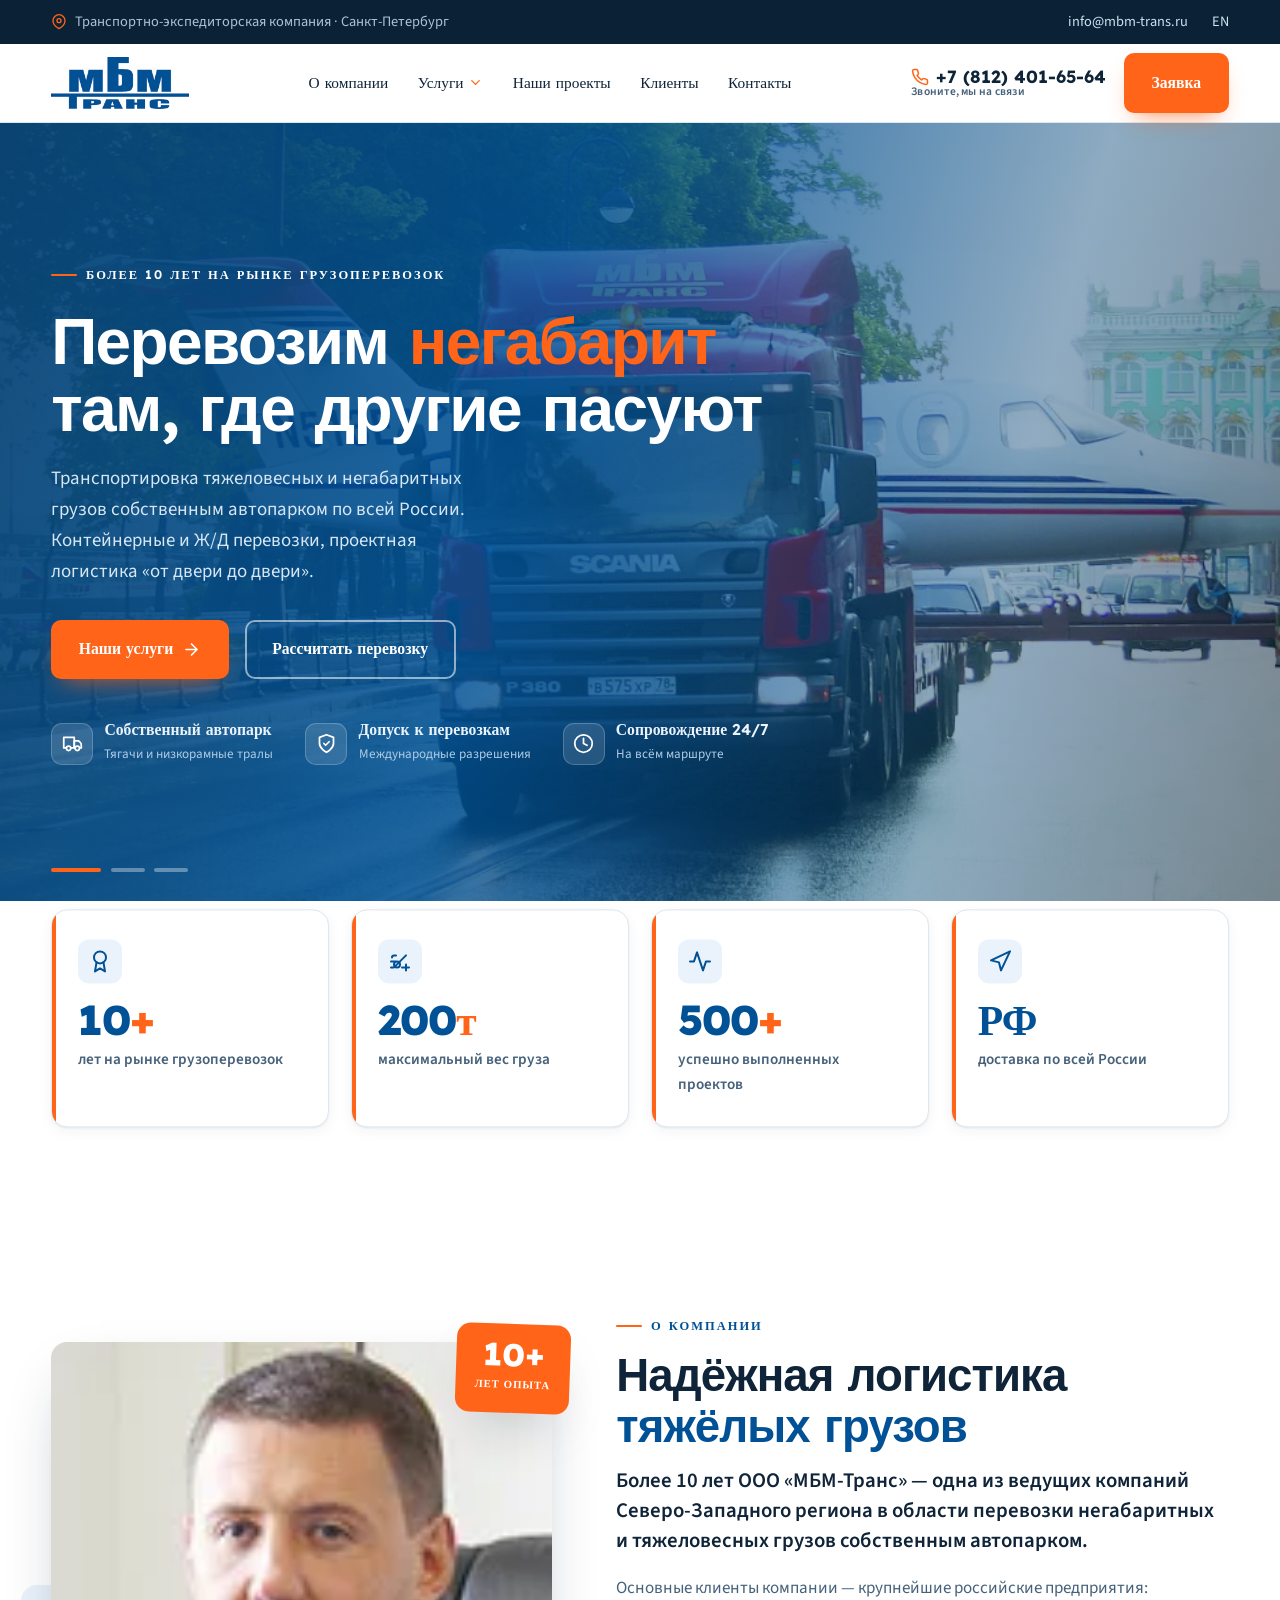
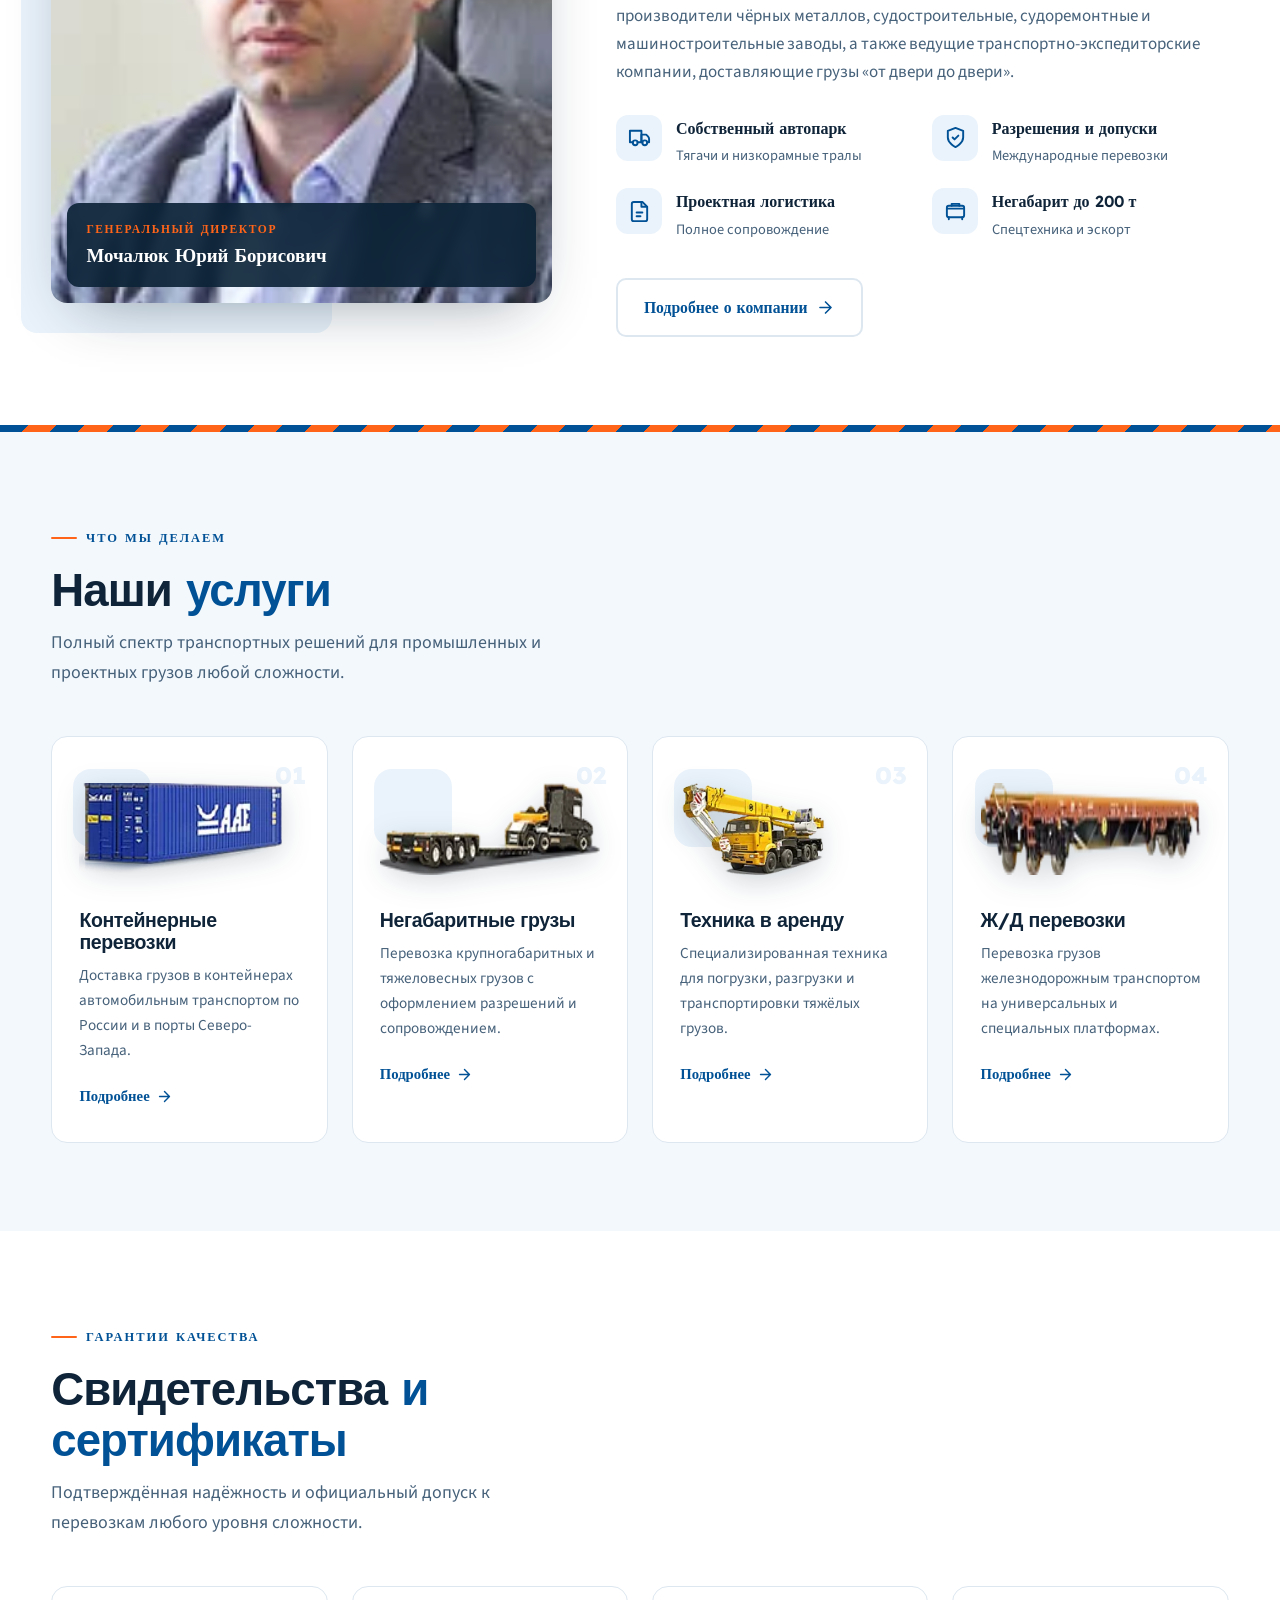
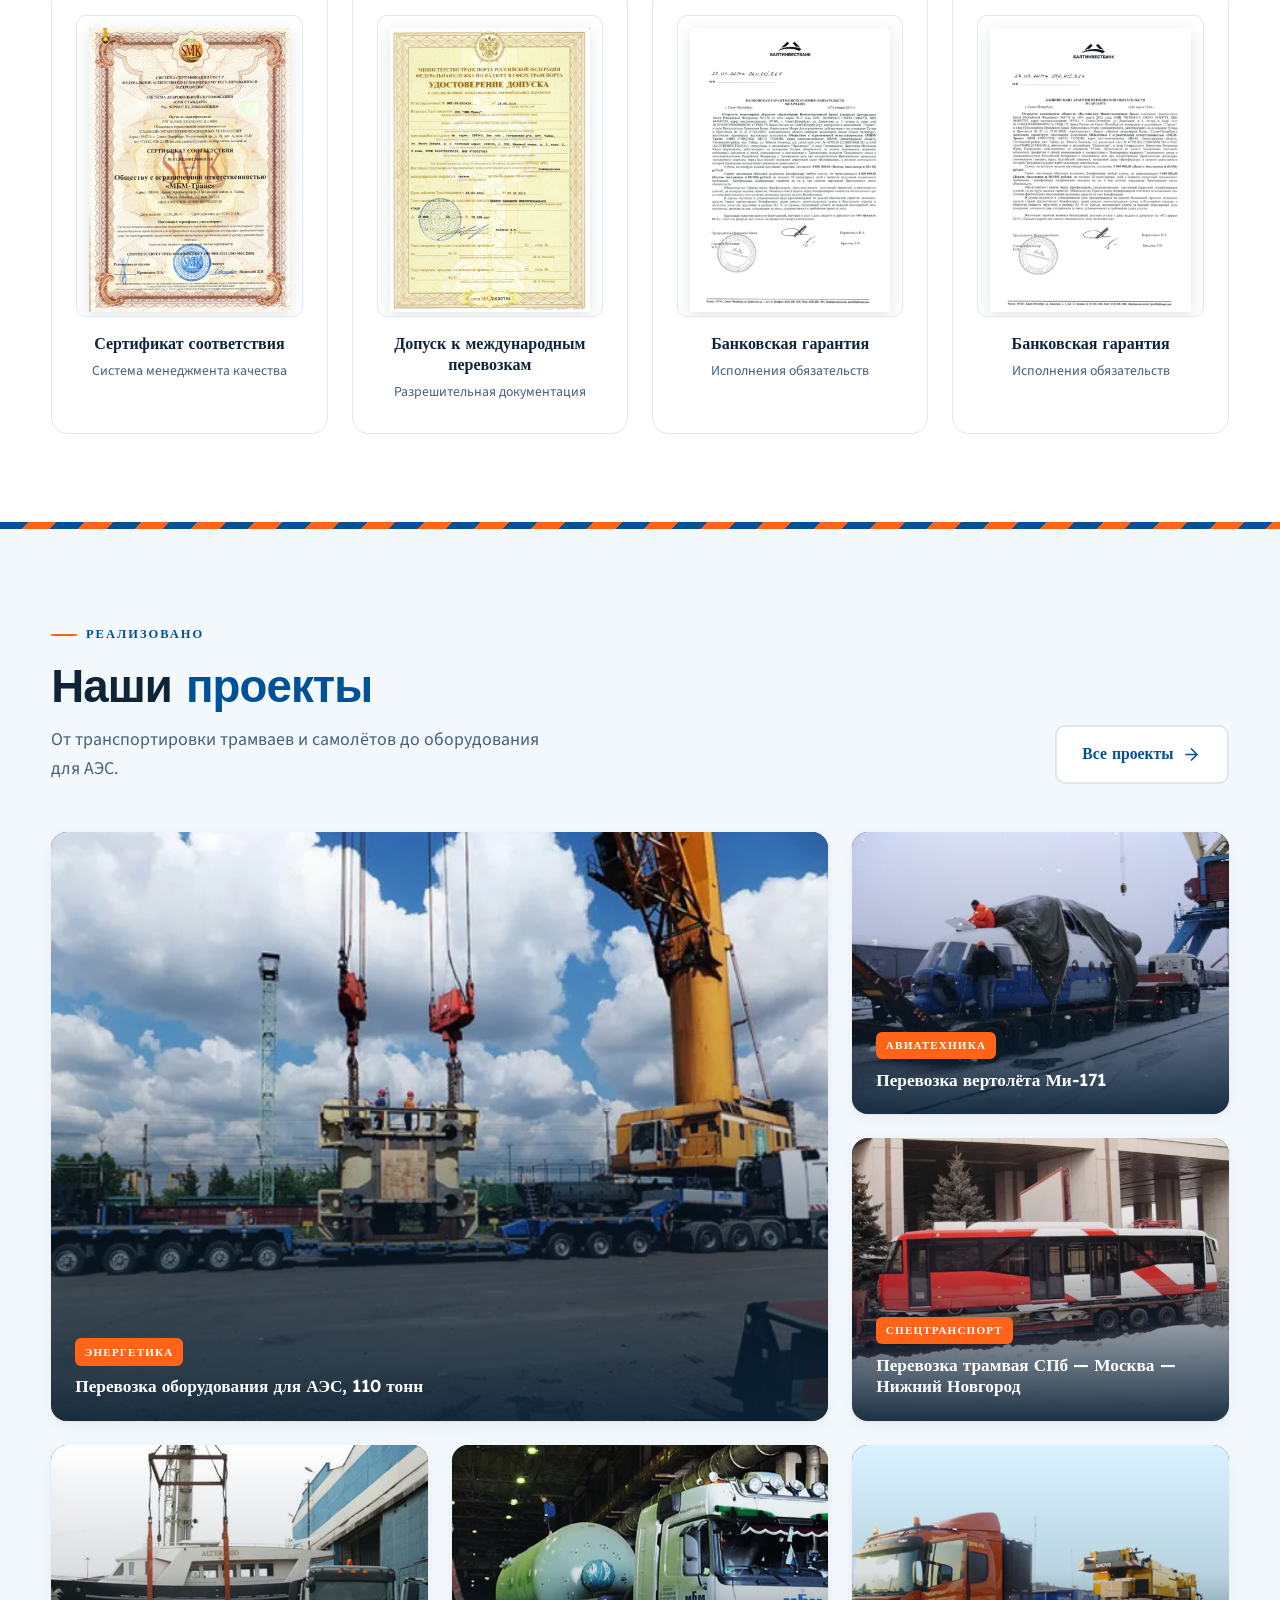
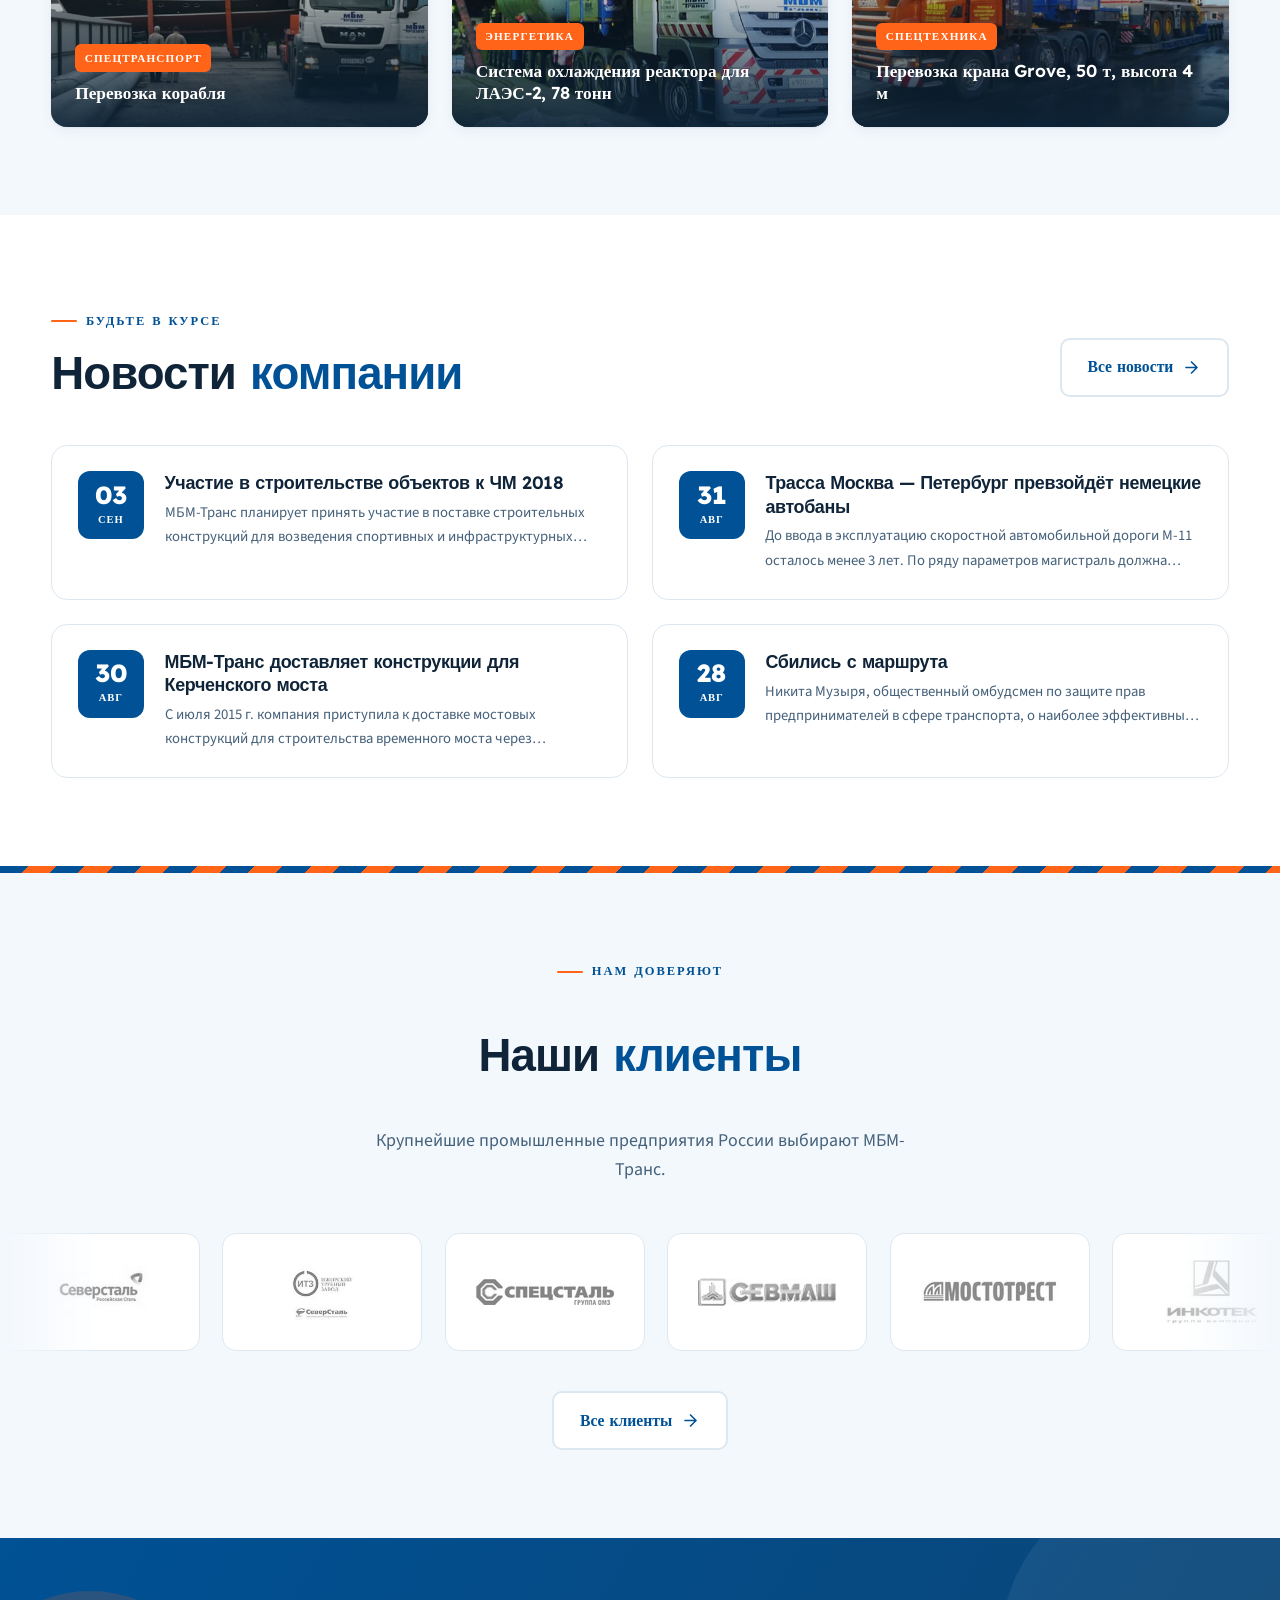
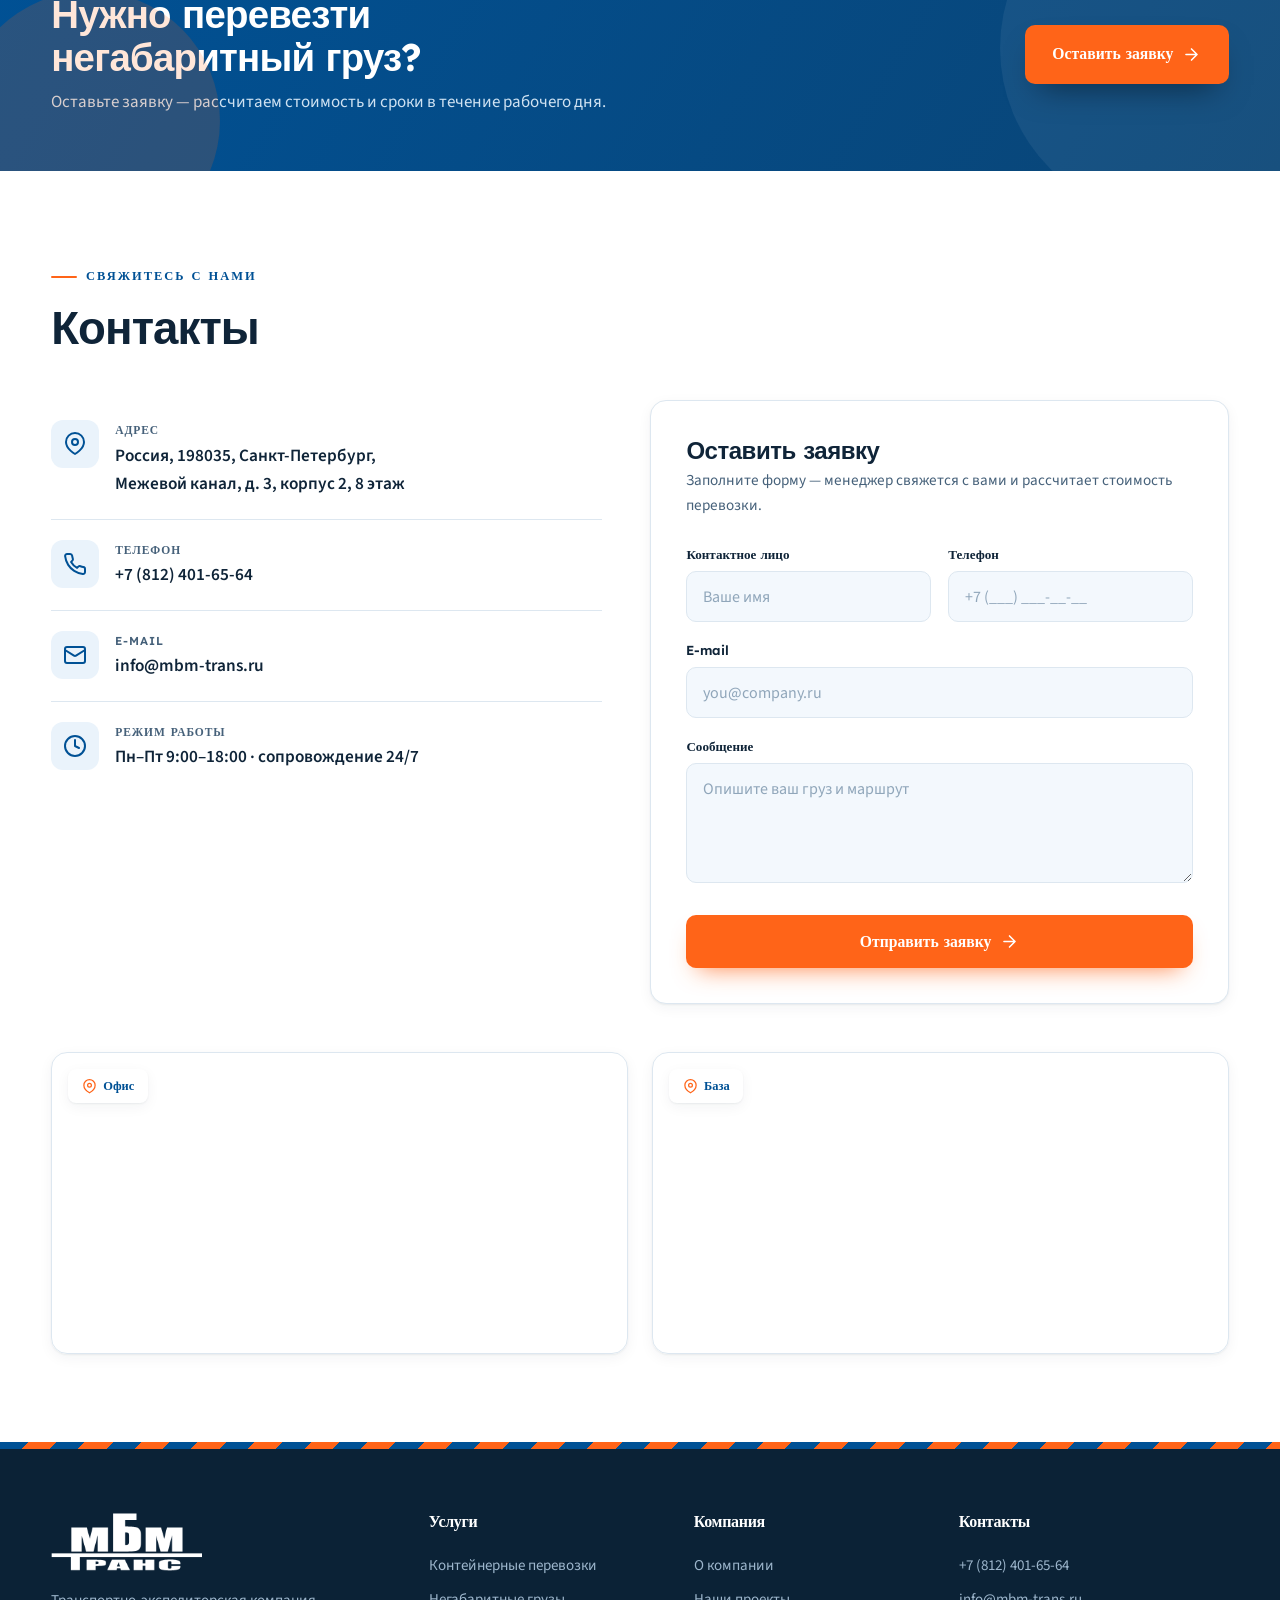
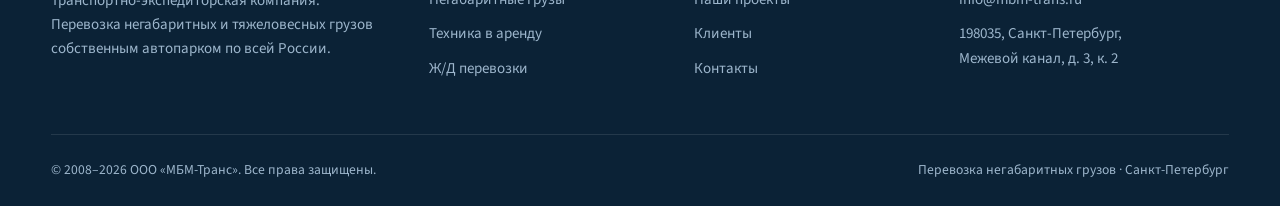
==== commit 6100dfa0: "Мобильное меню: аккордеон Услуги, крестик-закрытие, блокировка скролла фона - весь JS вынесен в общи" ====
--- a/index.html
+++ b/index.html
@@ -375,48 +375,6 @@
   <img id="lbImg" src="" alt="Документ">
 </div>
 
-<script>
-const header=document.getElementById('header');
-addEventListener('scroll',()=>header.classList.toggle('scrolled',scrollY>20),{passive:true});
-
-// hero slider
-const slides=[...document.querySelectorAll('.hero .slide')];
-const dotsBox=document.getElementById('dots');
-let cur=0,timer;
-slides.forEach((_,i)=>{const b=document.createElement('button');b.setAttribute('aria-label','Слайд '+(i+1));if(i===0)b.classList.add('active');b.onclick=()=>{go(i);restart()};dotsBox.appendChild(b)});
-const dots=[...dotsBox.children];
-function go(i){slides[cur].classList.remove('active');dots[cur].classList.remove('active');cur=i;slides[cur].classList.add('active');dots[cur].classList.add('active')}
-function restart(){clearInterval(timer);timer=setInterval(()=>go((cur+1)%slides.length),6000)}
-restart();
-
-// mobile menu
-const burger=document.getElementById('burger'),nav=document.getElementById('nav'),ov=document.getElementById('overlay');
-function toggleMenu(){const o=nav.classList.toggle('open');ov.classList.toggle('show',o);burger.setAttribute('aria-expanded',o)}
-burger.onclick=toggleMenu;ov.onclick=toggleMenu;
-nav.querySelectorAll('a').forEach(a=>a.addEventListener('click',()=>{if(nav.classList.contains('open'))toggleMenu()}));
-
-// reveal + count-up
-const reduce=matchMedia('(prefers-reduced-motion: reduce)').matches;
-function countUp(el){
-  const target=+el.dataset.count,dur=1400,t0=performance.now();
-  function tick(now){const p=Math.min((now-t0)/dur,1);const e=1-Math.pow(1-p,3);el.textContent=Math.round(target*e);if(p<1)requestAnimationFrame(tick)}
-  requestAnimationFrame(tick);
-}
-const io=new IntersectionObserver(es=>es.forEach(e=>{if(e.isIntersecting){e.target.classList.add('in');e.target.querySelectorAll?.('[data-count]').forEach(c=>{if(!c.dataset.done){c.dataset.done=1;reduce?c.textContent=c.dataset.count:countUp(c)}});io.unobserve(e.target)}}),{threshold:.15});
-document.querySelectorAll('.reveal').forEach(el=>io.observe(el));
-
-// duplicate client logos for seamless marquee
-const track=document.getElementById('track');
-if(track && !reduce){track.innerHTML+=track.innerHTML}
-
-// lightbox for certificates
-const lb=document.getElementById('lightbox'),lbImg=document.getElementById('lbImg'),lbClose=document.getElementById('lbClose');
-function openLb(src){lbImg.src=src;lb.classList.add('open');lb.setAttribute('aria-hidden','false')}
-function closeLb(){lb.classList.remove('open');lb.setAttribute('aria-hidden','true');lbImg.src=''}
-document.querySelectorAll('.lb').forEach(b=>b.addEventListener('click',()=>openLb(b.dataset.img)));
-lbClose.addEventListener('click',closeLb);
-lb.addEventListener('click',e=>{if(e.target===lb)closeLb()});
-addEventListener('keydown',e=>{if(e.key==='Escape')closeLb()});
-</script>
+<script src="assets/js/site.js" defer></script>
 </body>
 </html>
--- a/assets/css/redesign.css
+++ b/assets/css/redesign.css
@@ -206,7 +206,7 @@
 
 /* CLIENTS marquee */
 .clients-marquee{overflow:hidden;position:relative;-webkit-mask-image:linear-gradient(90deg,transparent,#000 8%,#000 92%,transparent);mask-image:linear-gradient(90deg,transparent,#000 8%,#000 92%,transparent)}
-.marquee-track{display:flex;gap:1.4rem;width:max-content;animation:marquee 32s linear infinite}
+.marquee-track{display:flex;gap:1.4rem;width:max-content;animation:marquee 70s linear infinite}
 .clients-marquee:hover .marquee-track{animation-play-state:paused}
 @keyframes marquee{to{transform:translateX(-50%)}}
 .client{background:#fff;border:1px solid var(--line);border-radius:14px;width:200px;height:118px;display:grid;place-content:center;padding:1.4rem;flex-shrink:0}
@@ -278,6 +278,14 @@
 @media(max-width:920px){
   nav.main,.h-phone{display:none}
   .burger{display:block}
+  /* backdrop-filter on .header creates a containing block that breaks
+     position:fixed of the mobile menu — disable it on mobile.
+     Also raise header above the overlay: header has its own stacking
+     context (sticky+z-index), so the menu's z-index is trapped inside it
+     and the overlay (z 70) would paint on top — greying out & blocking the menu. */
+  .header{backdrop-filter:none;-webkit-backdrop-filter:none;background:#fff;z-index:90}
+  /* burger (turns into ✕) must sit above the open menu panel to act as close */
+  .burger{position:relative;z-index:95;color:var(--ink)}
   .about-grid,.contact-grid{grid-template-columns:1fr;gap:2.5rem}
   .about-photo{max-width:430px;margin-inline:auto}
   .news-grid,.maps,.form .grid2{grid-template-columns:1fr}
@@ -285,10 +293,16 @@
   .proj.big{grid-column:span 2;grid-row:auto;aspect-ratio:16/10}
   .foot-grid{grid-template-columns:1fr 1fr}
   section.block{padding:4rem 0}
-  nav.main.open{display:flex;position:fixed;inset:0 0 0 auto;width:min(84vw,330px);background:#fff;flex-direction:column;align-items:stretch;padding:5rem 1rem 2rem;gap:.15rem;z-index:var(--z-menu);overflow-y:auto;box-shadow:var(--shadow)}
-  nav.main.open>a,nav.main.open .has-sub>a{font-size:1.05rem;padding:.85rem 1rem}
-  nav.main.open .has-sub .sub{position:static;opacity:1;visibility:visible;transform:none;box-shadow:none;border:none;padding-left:1rem;min-width:0}
+  nav.main.open{display:flex;position:fixed;inset:0 0 0 auto;width:min(84vw,330px);background:#fff;flex-direction:column;align-items:stretch;padding:4.5rem 1rem 2rem;gap:.15rem;z-index:var(--z-menu);overflow-y:auto;overscroll-behavior:contain;-webkit-overflow-scrolling:touch;box-shadow:var(--shadow)}
+  nav.main.open>a,nav.main.open .has-sub>a{font-size:1.05rem;padding:.85rem 1rem;border-bottom:1px solid var(--line)}
+  /* submenu = accordion, collapsed by default, toggled via .sub-open */
+  nav.main.open .has-sub>a{justify-content:space-between}
+  nav.main.open .has-sub>a .icon{transition:transform .3s ease}
+  nav.main.open .has-sub.sub-open>a .icon{transform:rotate(180deg)}
+  nav.main.open .has-sub .sub{position:static;opacity:1;visibility:visible;transform:none;box-shadow:none;border:none;padding:0 0 0 .8rem;min-width:0;max-height:0;overflow:hidden;transition:max-height .32s ease}
+  nav.main.open .has-sub.sub-open .sub{max-height:440px}
   .overlay.show{position:fixed;inset:0;background:rgba(11,34,54,.5);z-index:var(--z-overlay)}
+  body.no-scroll{overflow:hidden;touch-action:none}
 }
 @media(max-width:560px){
   body{font-size:16px}
@@ -298,6 +312,14 @@
   .about-feats{grid-template-columns:1fr}
   .hero-trust{gap:1.1rem}
   .cta .wrap{flex-direction:column;align-items:flex-start}
+  /* declutter topbar + header on phones */
+  .topbar .l{display:none}
+  .topbar .wrap{justify-content:flex-end}
+  .header .wrap{height:66px;gap:.6rem}
+  .logo-img{height:42px}
+  .h-right{gap:.55rem}
+  .h-right .btn-orange{padding:.7rem 1rem;font-size:.9rem}
+  .cert-grid{max-width:340px;margin-inline:auto}
 }
 
 /* reduced motion */
@@ -366,9 +388,9 @@
 
 /* ===== Certificate thumbnails + lightbox ===== */
 .cert{cursor:pointer;font:inherit;text-align:center;border:1px solid var(--line);background:#fff;width:100%;display:flex;flex-direction:column;align-items:center}
-.cert .cert-thumb{width:100%;height:200px;border-radius:10px;overflow:hidden;background:var(--blue-tint);display:grid;place-content:center;margin-bottom:1rem;border:1px solid var(--line)}
-.cert .cert-thumb img{width:100%;height:100%;object-fit:cover;object-position:top;transition:transform .35s}
-.cert:hover .cert-thumb img{transform:scale(1.05)}
+.cert .cert-thumb{width:100%;aspect-ratio:3/4;border-radius:10px;overflow:hidden;background:#fff;display:grid;place-items:center;padding:12px;margin-bottom:1rem;border:1px solid var(--line)}
+.cert .cert-thumb img{max-width:100%;max-height:100%;width:auto;height:auto;object-fit:contain;display:block;box-shadow:0 4px 14px rgba(11,34,54,.12);transition:transform .35s}
+.cert:hover .cert-thumb img{transform:scale(1.04)}
 .lightbox{position:fixed;inset:0;z-index:200;background:rgba(7,28,48,.92);display:none;align-items:center;justify-content:center;padding:4vh 4vw}
 .lightbox.open{display:flex}
 .lightbox img{max-width:100%;max-height:92vh;border-radius:8px;box-shadow:0 30px 80px rgba(0,0,0,.6);background:#fff}
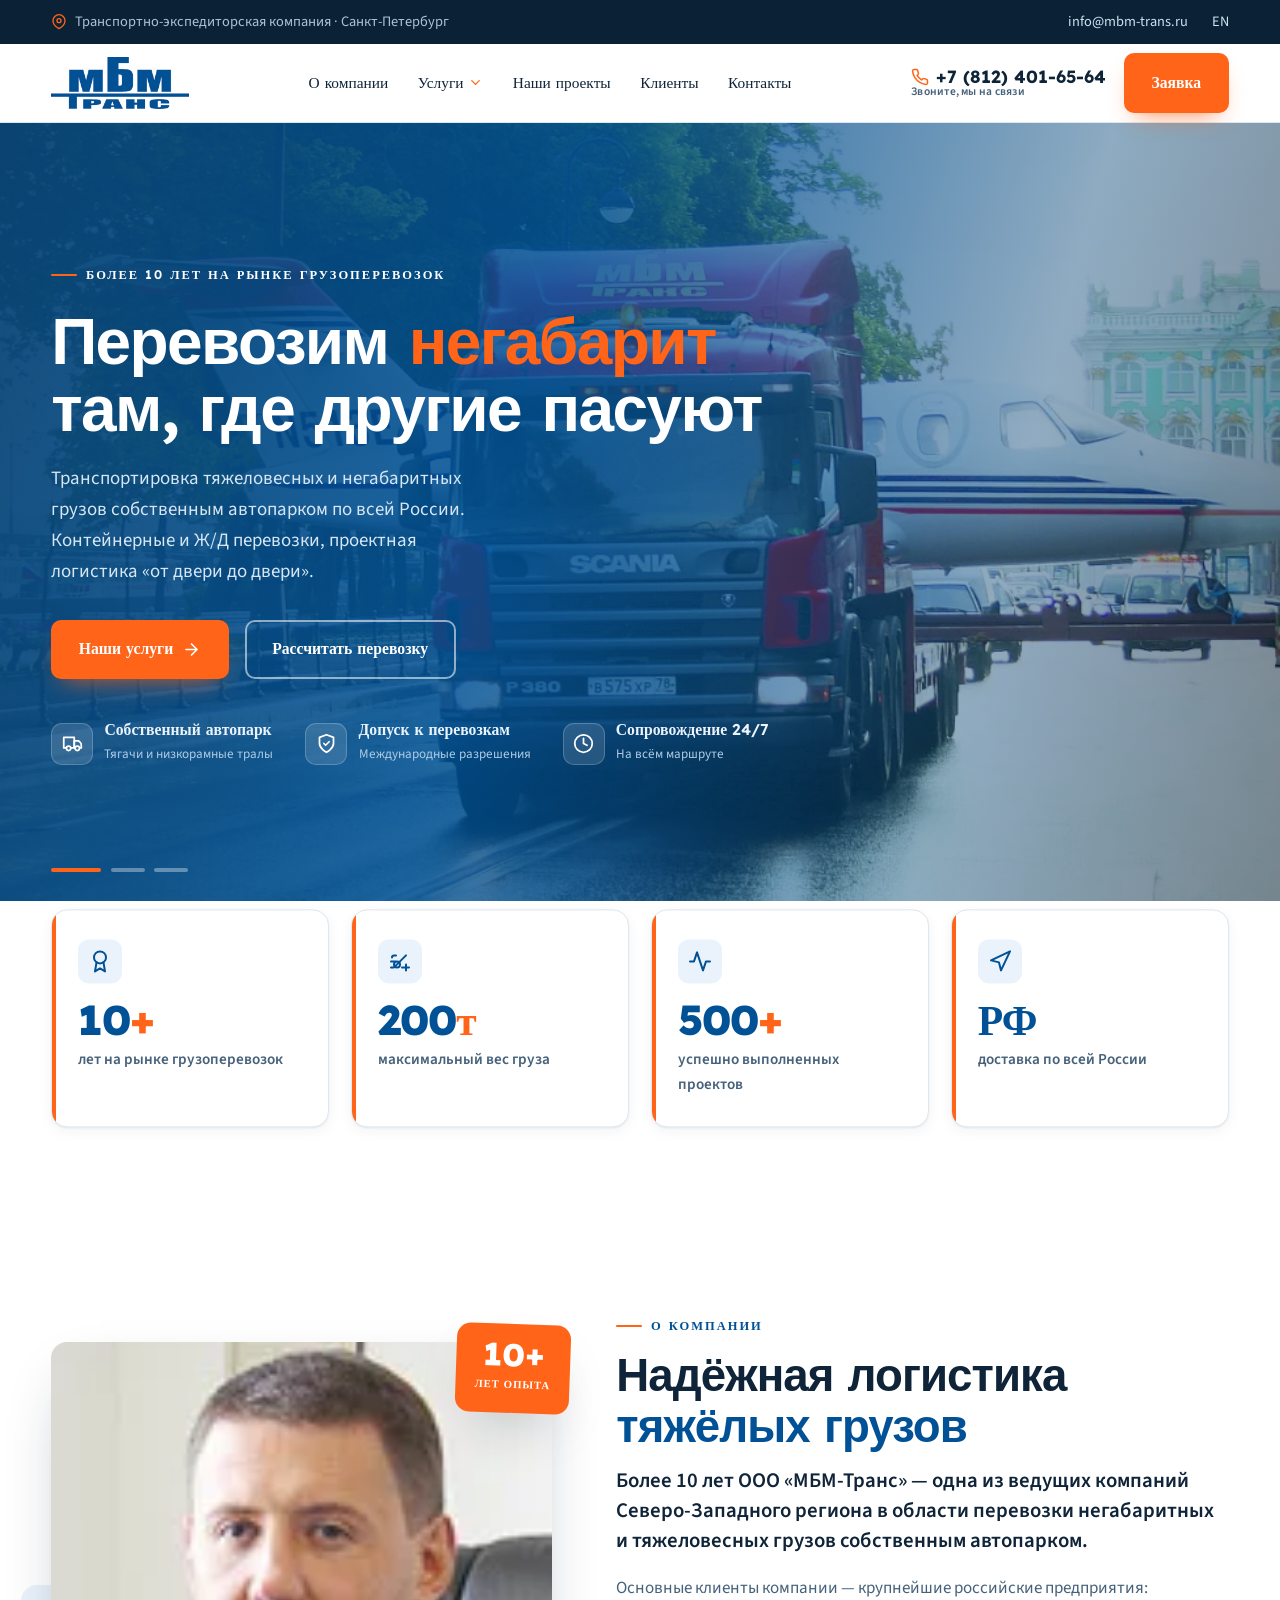
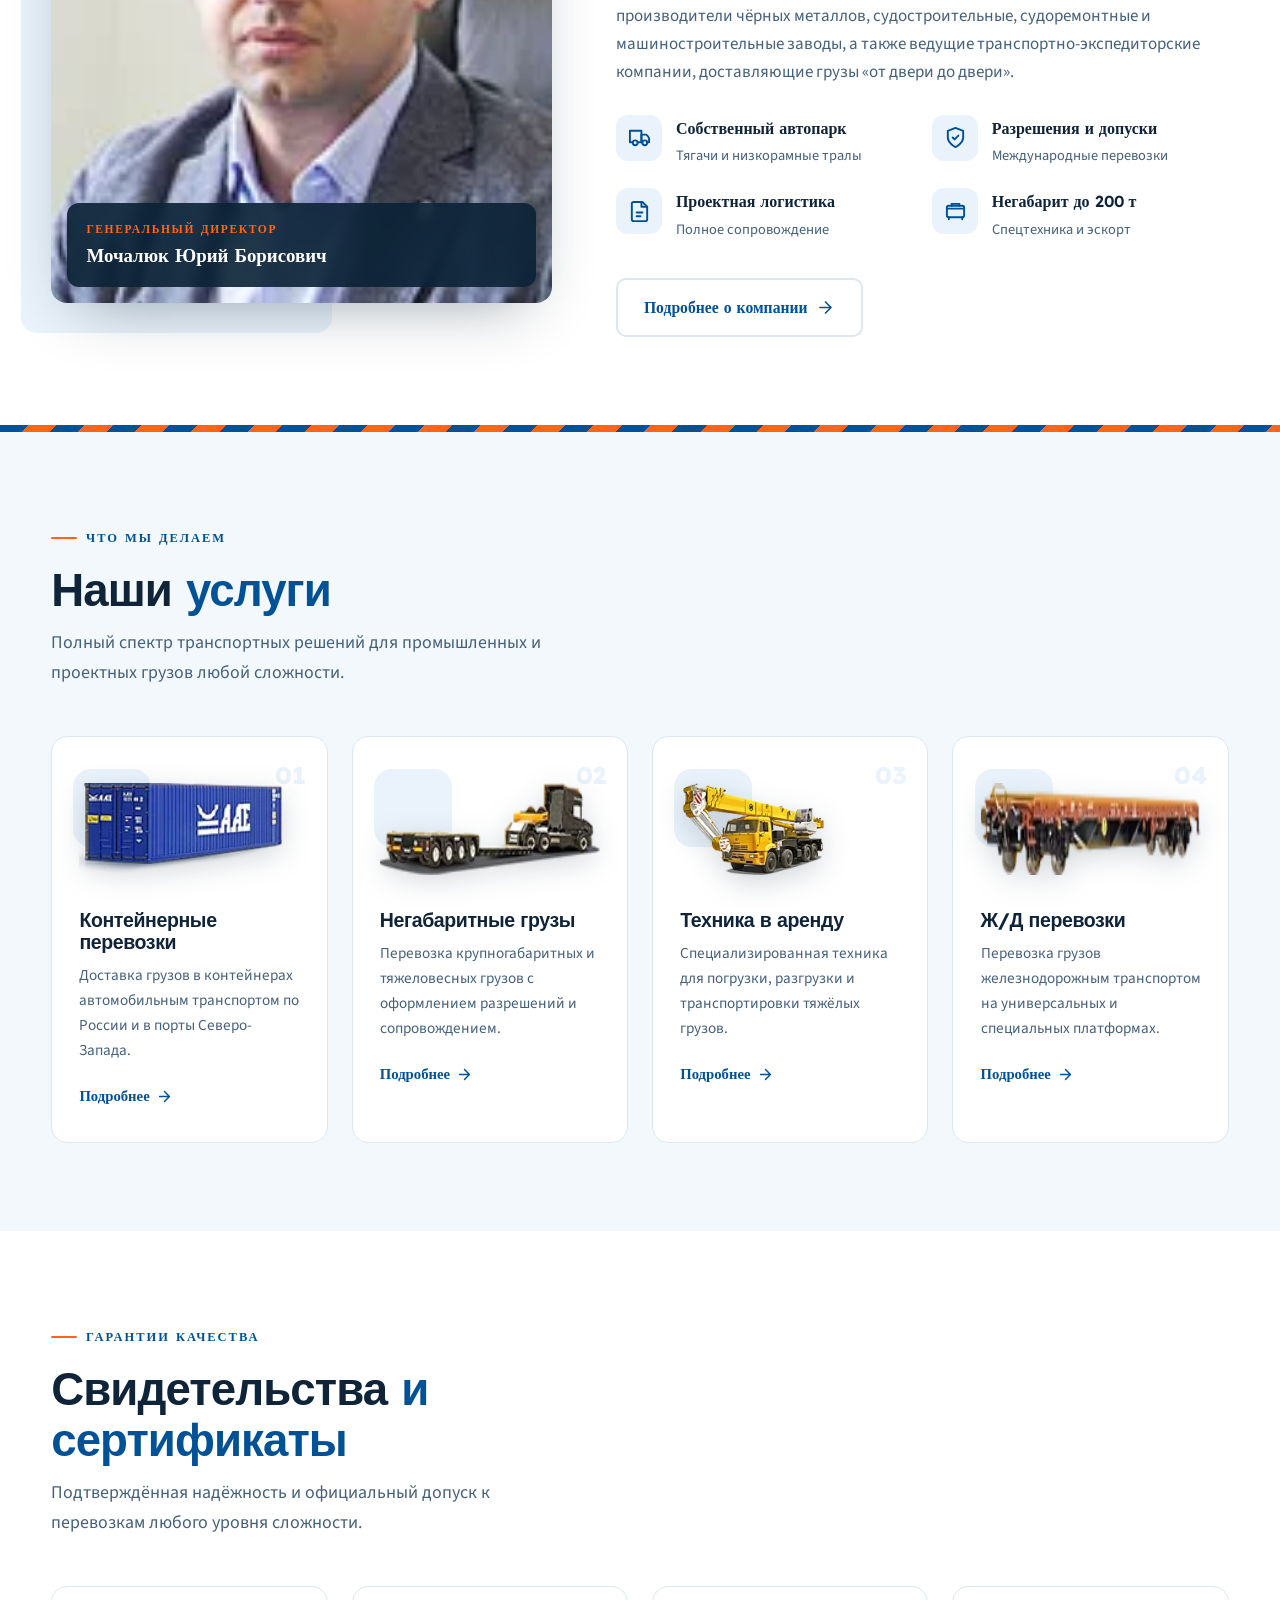
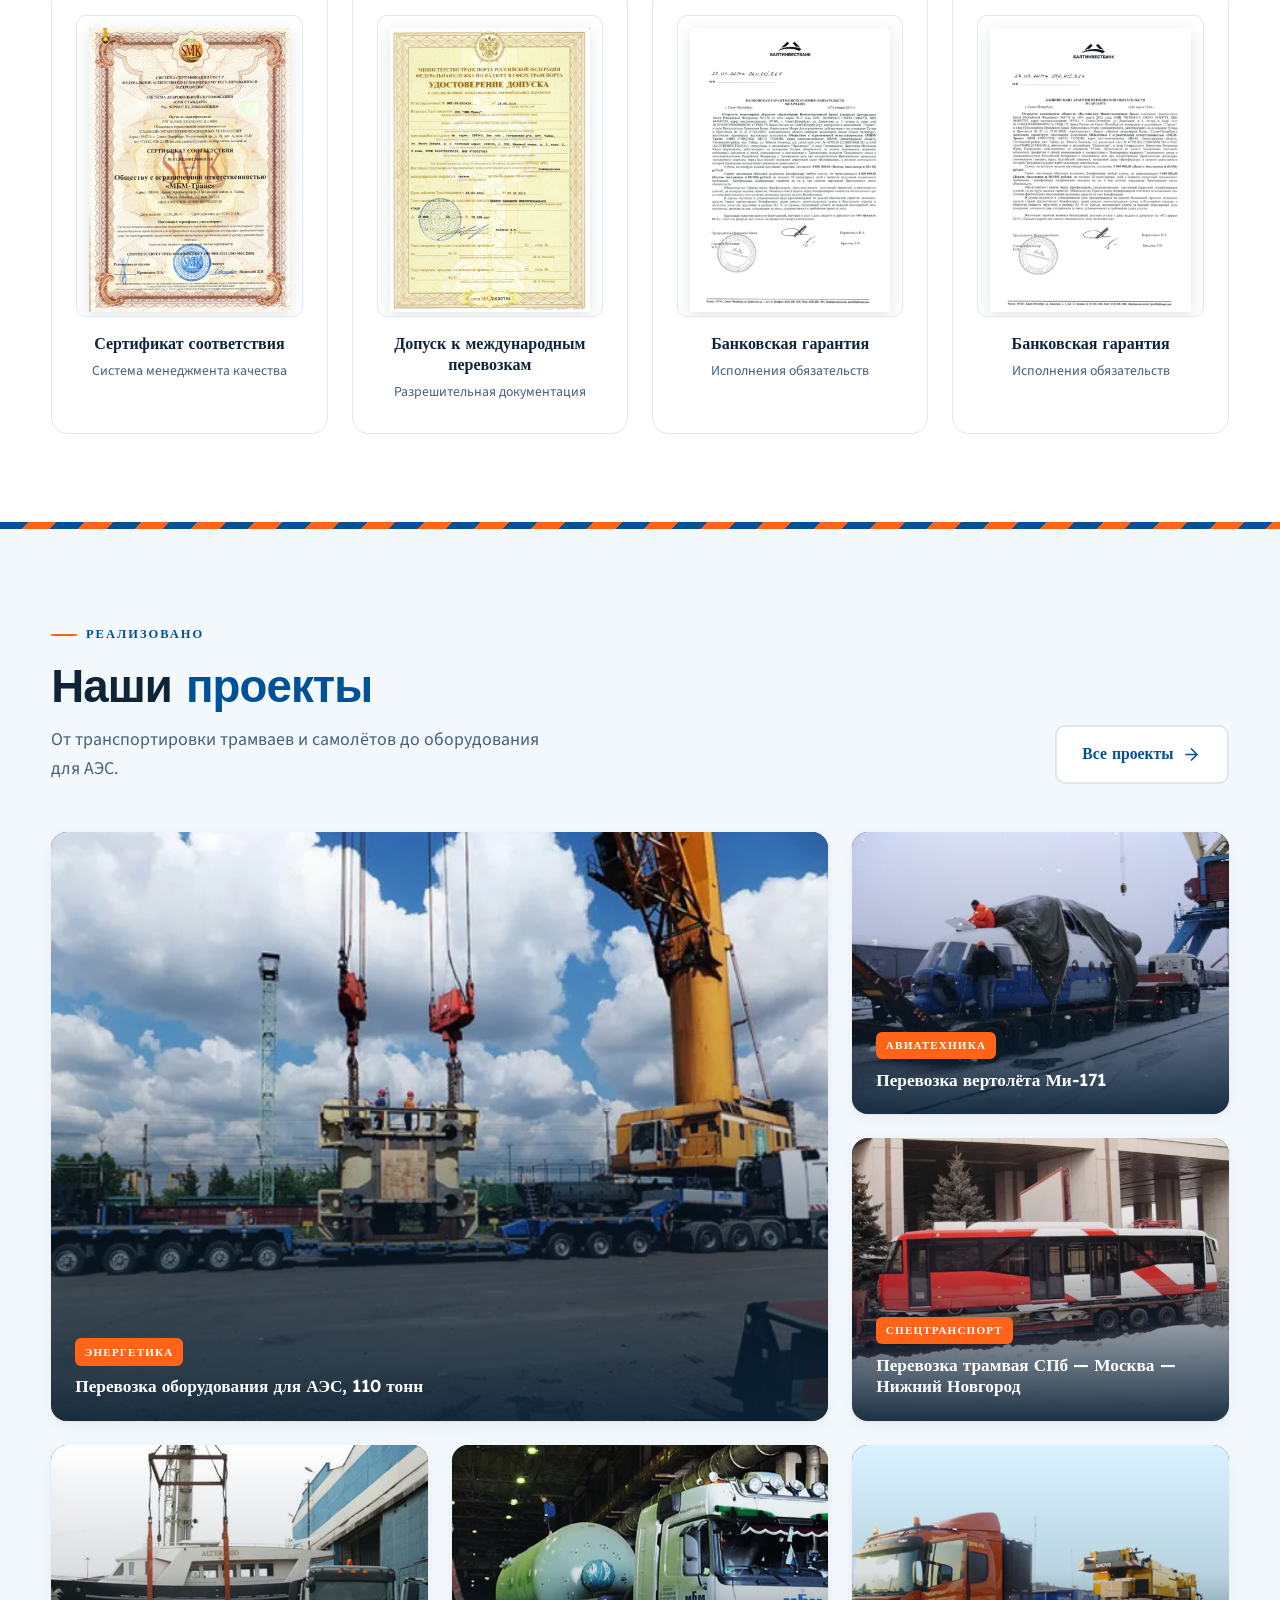
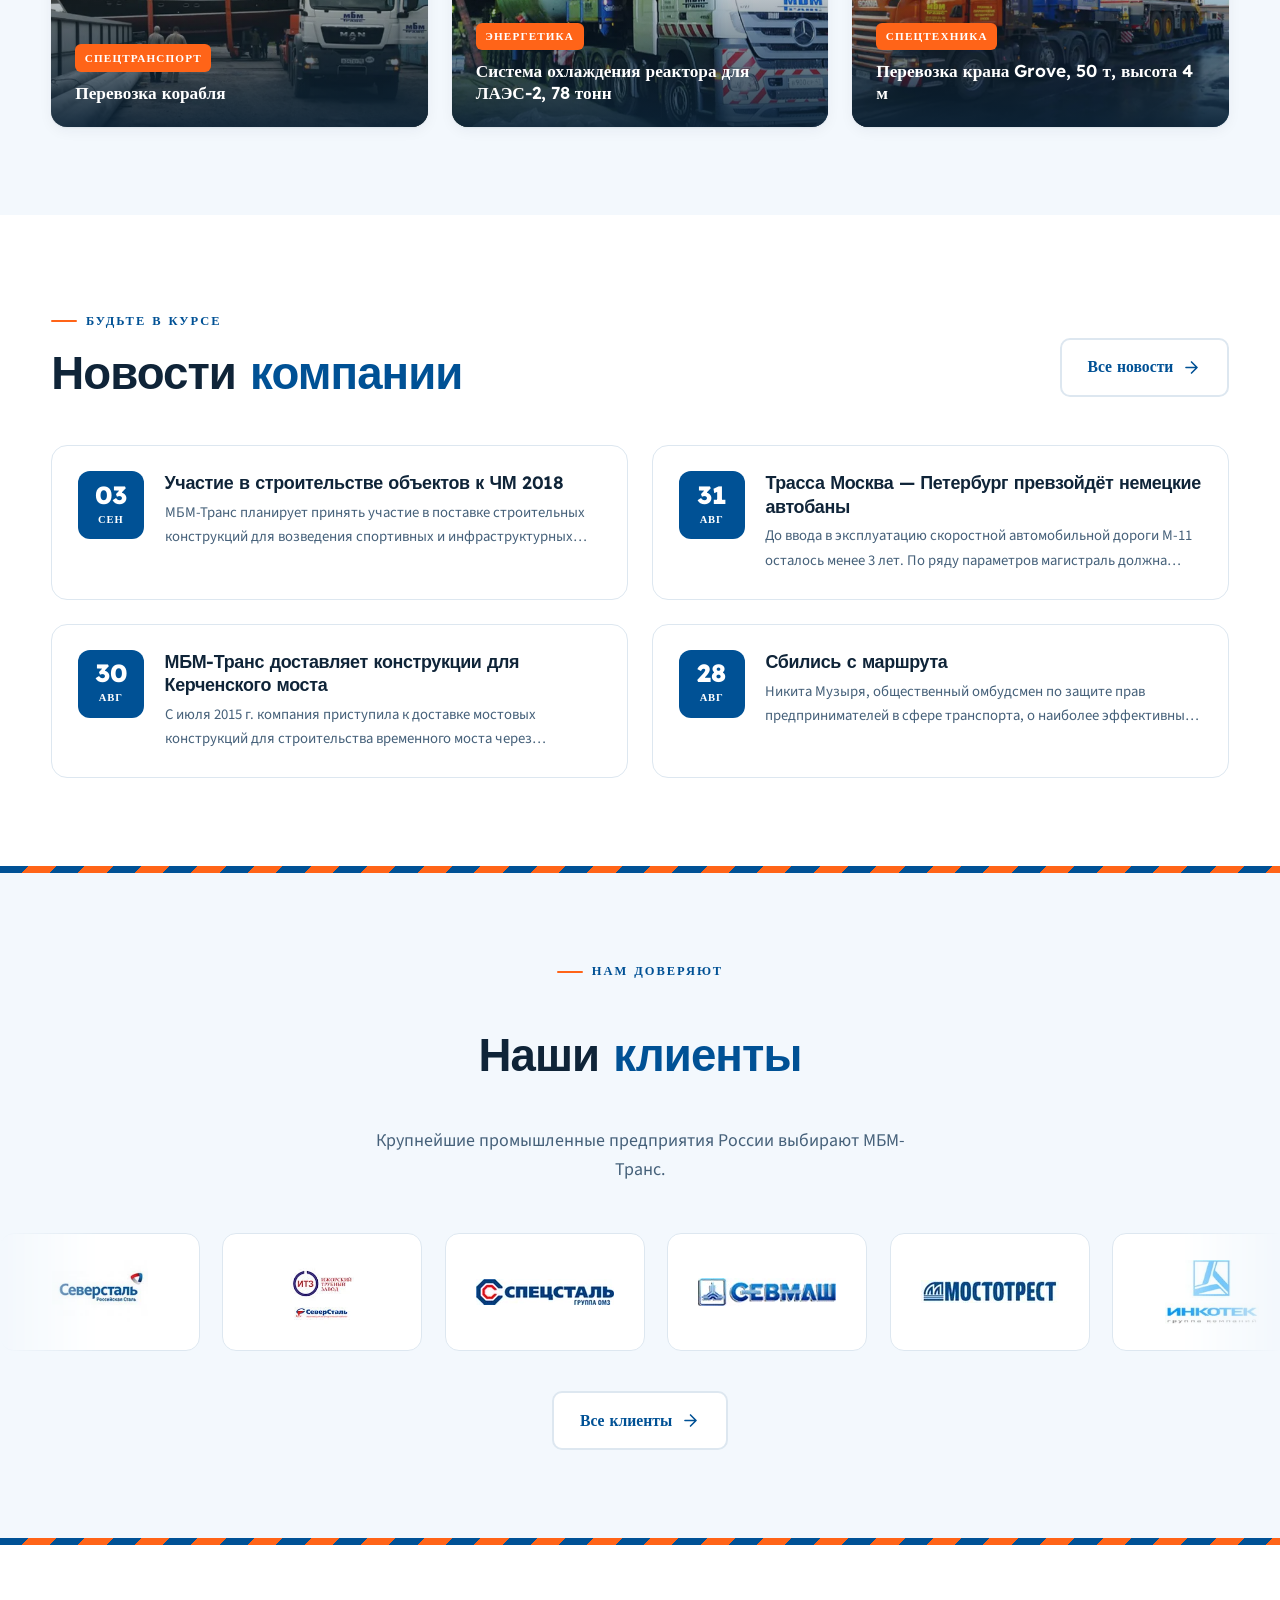
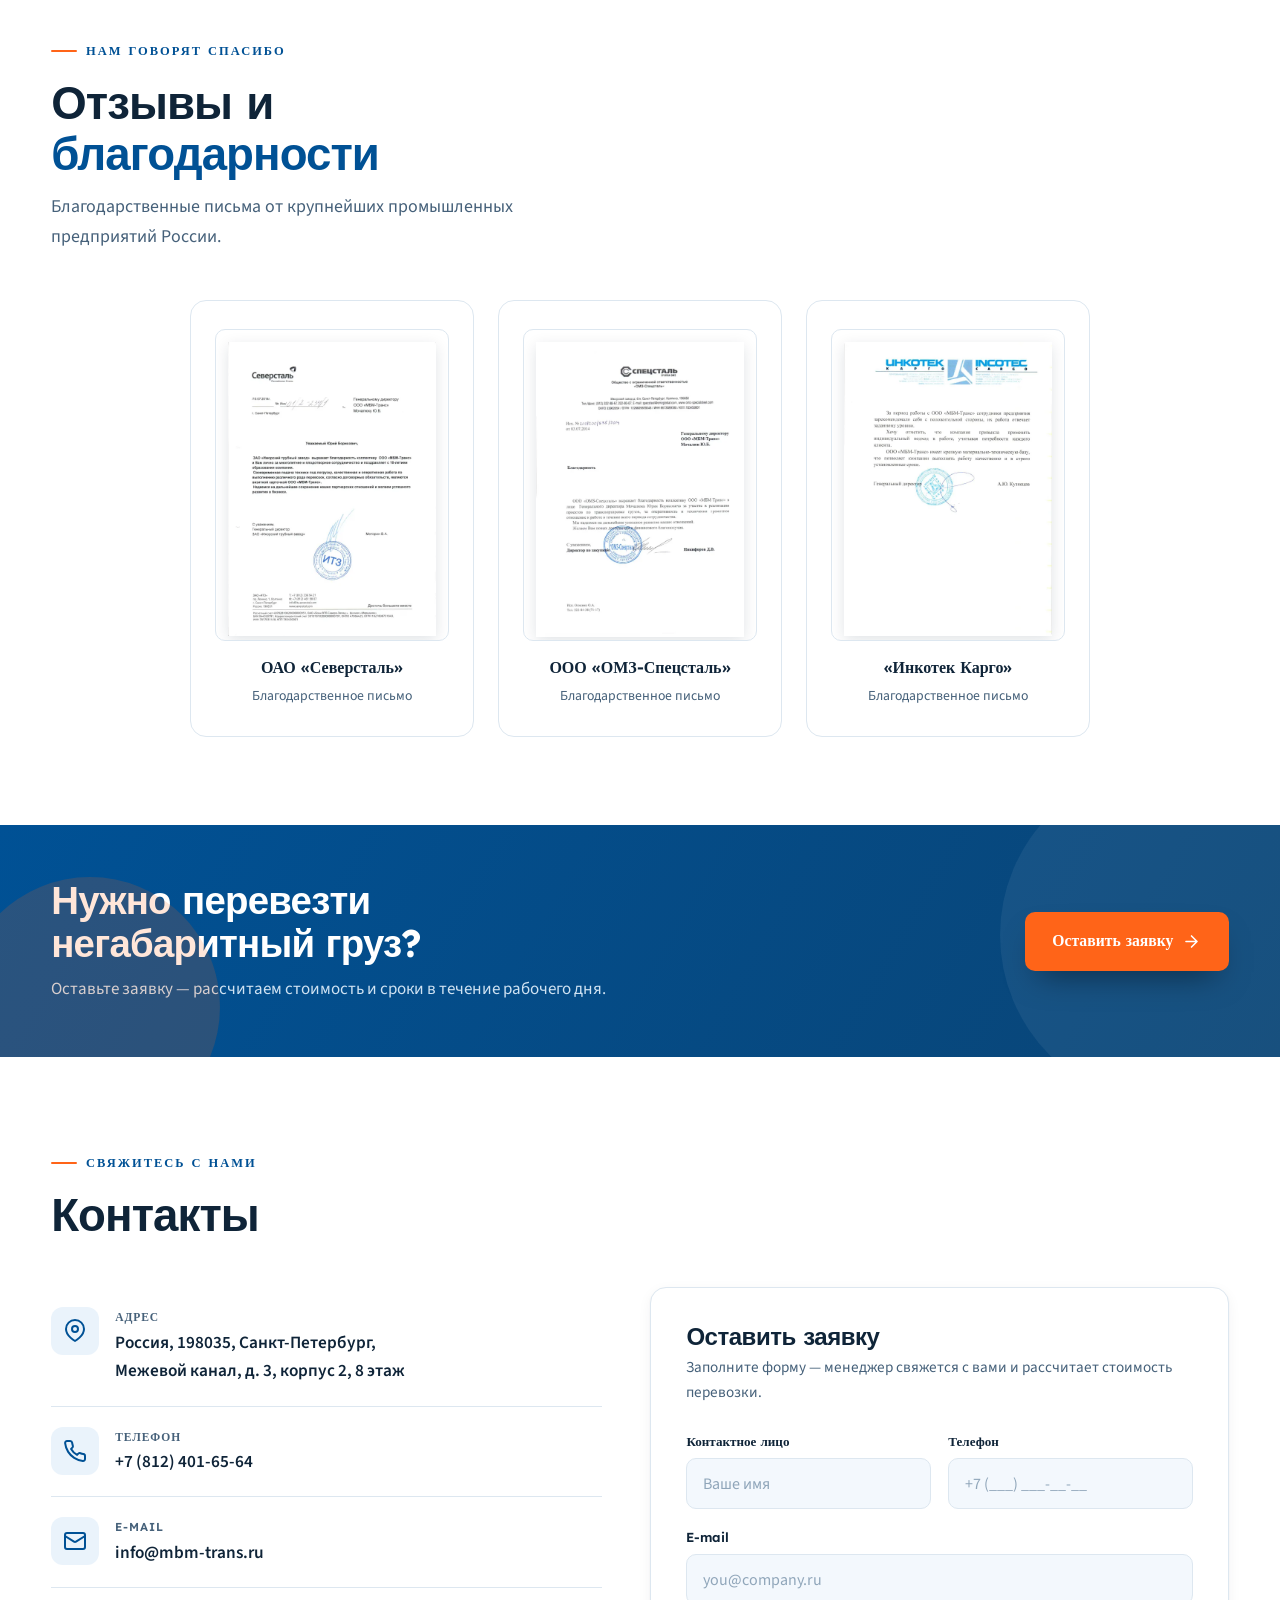
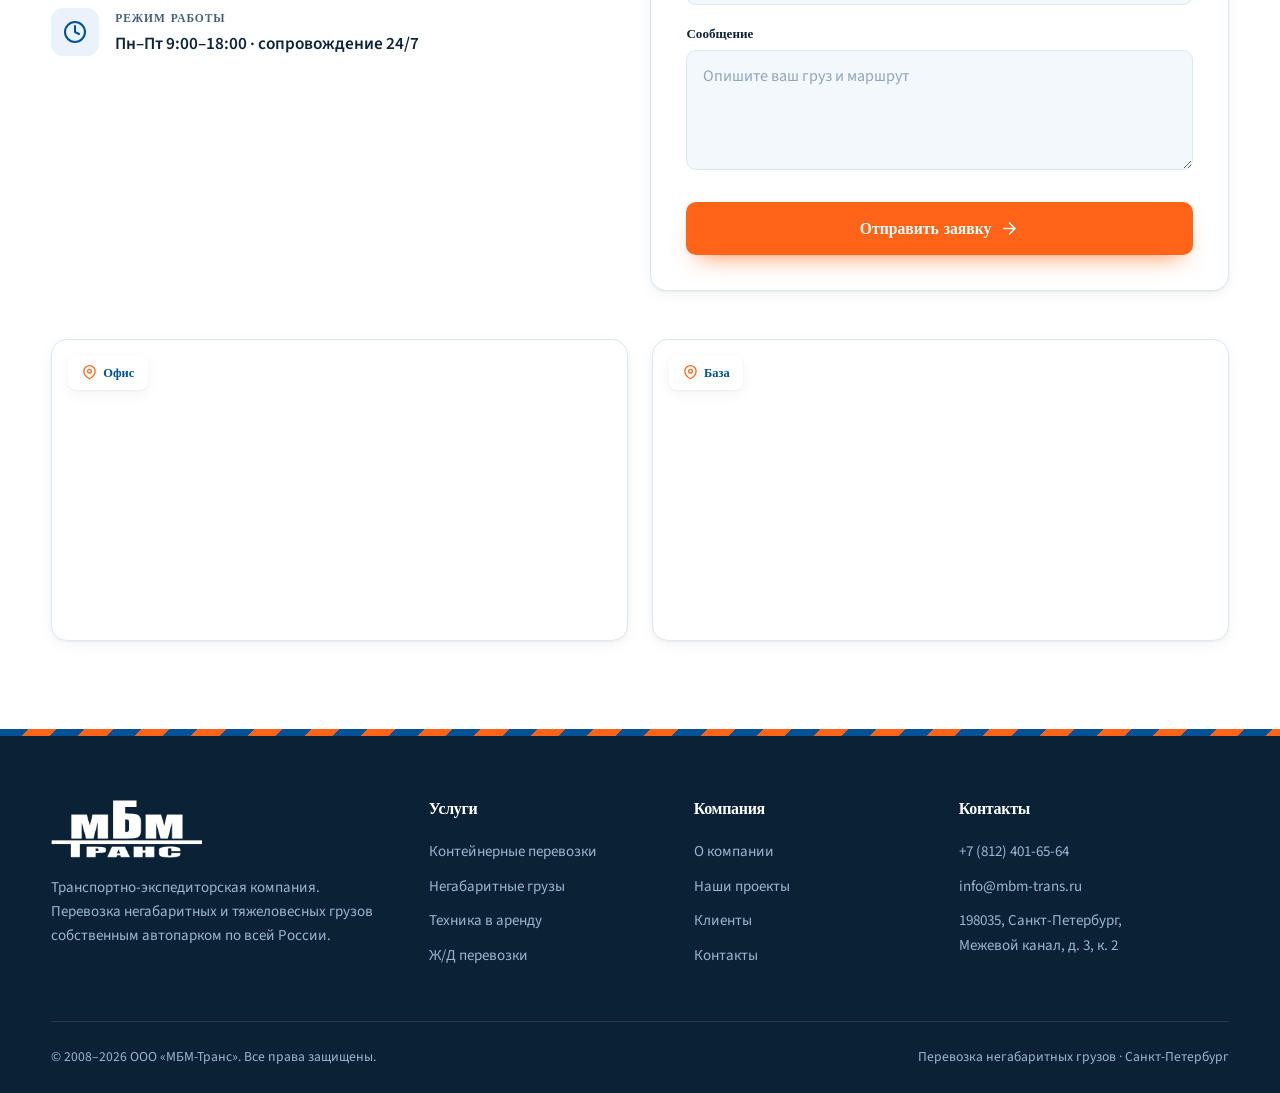
==== commit e5918a5a: "Добавлено: блок отзывов/благодарностей с лайтбоксом, sticky-кнопка на мобильном, favicon, OG-теги с " ====
--- a/index.html
+++ b/index.html
@@ -8,6 +8,17 @@
 <link rel="preconnect" href="https://fonts.googleapis.com">
 <link rel="preconnect" href="https://fonts.gstatic.com" crossorigin>
 <link href="https://fonts.googleapis.com/css2?family=Lexend:wght@400;500;600;700;800&family=Source+Sans+3:wght@400;500;600;700&display=swap" rel="stylesheet">
+<link rel="icon" type="image/svg+xml" href="assets/favicon.svg">
+<link rel="icon" type="image/png" sizes="32x32" href="assets/favicon-32.png">
+<link rel="apple-touch-icon" href="assets/apple-touch-icon.png">
+<meta property="og:type" content="website">
+<meta property="og:site_name" content="МБМ-Транс">
+<meta property="og:locale" content="ru_RU">
+<meta property="og:title" content="МБМ-Транс — перевозка негабаритных и тяжеловесных грузов">
+<meta property="og:description" content="Транспортно-экспедиторская компания. Перевозка негабаритных и тяжеловесных грузов собственным автопарком по всей России. Санкт-Петербург.">
+<meta property="og:image" content="https://gysok1337.github.io/mbm-trans-redesign/assets/og-cover.jpg">
+<meta property="og:url" content="https://gysok1337.github.io/mbm-trans-redesign/">
+<meta name="twitter:card" content="summary_large_image">
 <link rel="stylesheet" href="assets/css/redesign.css">
 </head>
 <body>
@@ -288,6 +299,25 @@
   </div>
 </section>
 
+<hr class="hazard">
+<!-- REVIEWS -->
+<section class="block" id="reviews">
+  <div class="wrap">
+    <div class="head-row reveal">
+      <div class="left">
+        <span class="eyebrow">Нам говорят спасибо</span>
+        <h2 class="sec-title">Отзывы и <span class="hl">благодарности</span></h2>
+        <p class="lead">Благодарственные письма от крупнейших промышленных предприятий России.</p>
+      </div>
+    </div>
+    <div class="cert-grid reviews-grid">
+      <button class="cert reviewcard reveal lb" data-img="assets/images/reviews/full/severstal.webp" type="button"><span class="cert-thumb"><img src="assets/images/reviews/severstal.webp" loading="lazy" alt="Благодарность от Северсталь"></span><b>ОАО «Северсталь»</b><small>Благодарственное письмо</small></button>
+      <button class="cert reviewcard reveal lb" data-img="assets/images/reviews/full/specstal.webp" type="button"><span class="cert-thumb"><img src="assets/images/reviews/specstal.webp" loading="lazy" alt="Благодарность от ОМЗ-Спецсталь"></span><b>ООО «ОМЗ-Спецсталь»</b><small>Благодарственное письмо</small></button>
+      <button class="cert reviewcard reveal lb" data-img="assets/images/reviews/full/inkotek.webp" type="button"><span class="cert-thumb"><img src="assets/images/reviews/inkotek.webp" loading="lazy" alt="Благодарность от Инкотек Карго"></span><b>«Инкотек Карго»</b><small>Благодарственное письмо</small></button>
+    </div>
+  </div>
+</section>
+
 <!-- CTA -->
 <div class="cta">
   <div class="wrap">
@@ -369,6 +399,12 @@
   </div>
 </footer>
 
+<!-- STICKY MOBILE CTA -->
+<div class="mobile-cta">
+  <a class="mcta-call" href="tel:+78124016564"><svg class="icon" viewBox="0 0 24 24"><path d="M22 16.92v3a2 2 0 0 1-2.18 2 19.79 19.79 0 0 1-8.63-3.07 19.5 19.5 0 0 1-6-6 19.79 19.79 0 0 1-3.07-8.67A2 2 0 0 1 4.11 2h3a2 2 0 0 1 2 1.72c.13.96.36 1.9.7 2.81a2 2 0 0 1-.45 2.11L8.09 9.91a16 16 0 0 0 6 6l1.27-1.27a2 2 0 0 1 2.11-.45c.9.34 1.85.57 2.81.7A2 2 0 0 1 22 16.92Z"/></svg>Позвонить</a>
+  <a class="mcta-req" href="#contacts">Оставить заявку</a>
+</div>
+
 <!-- LIGHTBOX -->
 <div class="lightbox" id="lightbox" aria-hidden="true">
   <button class="close" id="lbClose" aria-label="Закрыть"><svg viewBox="0 0 24 24"><path d="M18 6 6 18M6 6l12 12"/></svg></button>
--- a/assets/css/redesign.css
+++ b/assets/css/redesign.css
@@ -209,9 +209,10 @@
 .marquee-track{display:flex;gap:1.4rem;width:max-content;animation:marquee 70s linear infinite}
 .clients-marquee:hover .marquee-track{animation-play-state:paused}
 @keyframes marquee{to{transform:translateX(-50%)}}
-.client{background:#fff;border:1px solid var(--line);border-radius:14px;width:200px;height:118px;display:grid;place-content:center;padding:1.4rem;flex-shrink:0}
-.client img{max-height:64px;width:auto;filter:grayscale(1);opacity:.6;transition:filter .25s,opacity .25s}
-.client:hover img{filter:grayscale(0);opacity:1}
+.client{background:#fff;border:1px solid var(--line);border-radius:14px;width:200px;height:118px;display:grid;place-content:center;padding:1.4rem;flex-shrink:0;transition:box-shadow .25s,transform .25s,border-color .25s}
+.client img{max-height:64px;width:auto;transition:transform .25s}
+.client:hover{box-shadow:var(--shadow);transform:translateY(-5px);border-color:var(--blue-100)}
+.client:hover img{transform:scale(1.07)}
 .client .txt{font-family:'Lexend';font-weight:600;color:var(--slate);font-size:.9rem;text-align:center;line-height:1.2}
 
 /* CTA */
@@ -397,3 +398,25 @@
 .lightbox .close{position:absolute;top:1.4rem;right:1.6rem;width:48px;height:48px;border-radius:50%;background:rgba(255,255,255,.12);border:1px solid rgba(255,255,255,.3);color:#fff;cursor:pointer;display:grid;place-content:center;transition:background .2s}
 .lightbox .close:hover{background:var(--orange);border-color:var(--orange)}
 .lightbox .close svg{width:24px;height:24px;stroke:currentColor;stroke-width:2;fill:none}
+
+/* reviews / благодарности — 3 cards centered, reuse cert visuals */
+.reviews-grid{grid-template-columns:repeat(3,1fr);max-width:900px;margin-inline:auto}
+@media(max-width:1080px){.reviews-grid{grid-template-columns:repeat(3,1fr)}}
+@media(max-width:560px){.reviews-grid{grid-template-columns:1fr;max-width:340px}}
+
+/* sticky mobile CTA bar */
+.mobile-cta{display:none}
+@media(max-width:920px){
+  .mobile-cta{display:grid;grid-template-columns:1fr 1.5fr;gap:.6rem;position:fixed;left:0;right:0;bottom:0;z-index:60;
+    padding:.55rem .7rem calc(.55rem + env(safe-area-inset-bottom,0px));
+    background:rgba(255,255,255,.97);-webkit-backdrop-filter:blur(8px);backdrop-filter:blur(8px);
+    border-top:1px solid var(--line);box-shadow:0 -6px 22px rgba(11,34,54,.12)}
+  .mobile-cta a{display:flex;align-items:center;justify-content:center;gap:.45rem;font-family:'Lexend';font-weight:600;
+    padding:.85rem .6rem;border-radius:11px;font-size:.96rem;line-height:1}
+  .mobile-cta a .icon{width:18px;height:18px}
+  .mcta-call{border:2px solid var(--blue);color:var(--blue)}
+  .mcta-req{background:var(--orange);color:#fff}
+  body{padding-bottom:74px}
+  /* keep menu/overlay above the bar */
+  nav.main.open,.overlay.show{z-index:var(--z-menu)}
+}
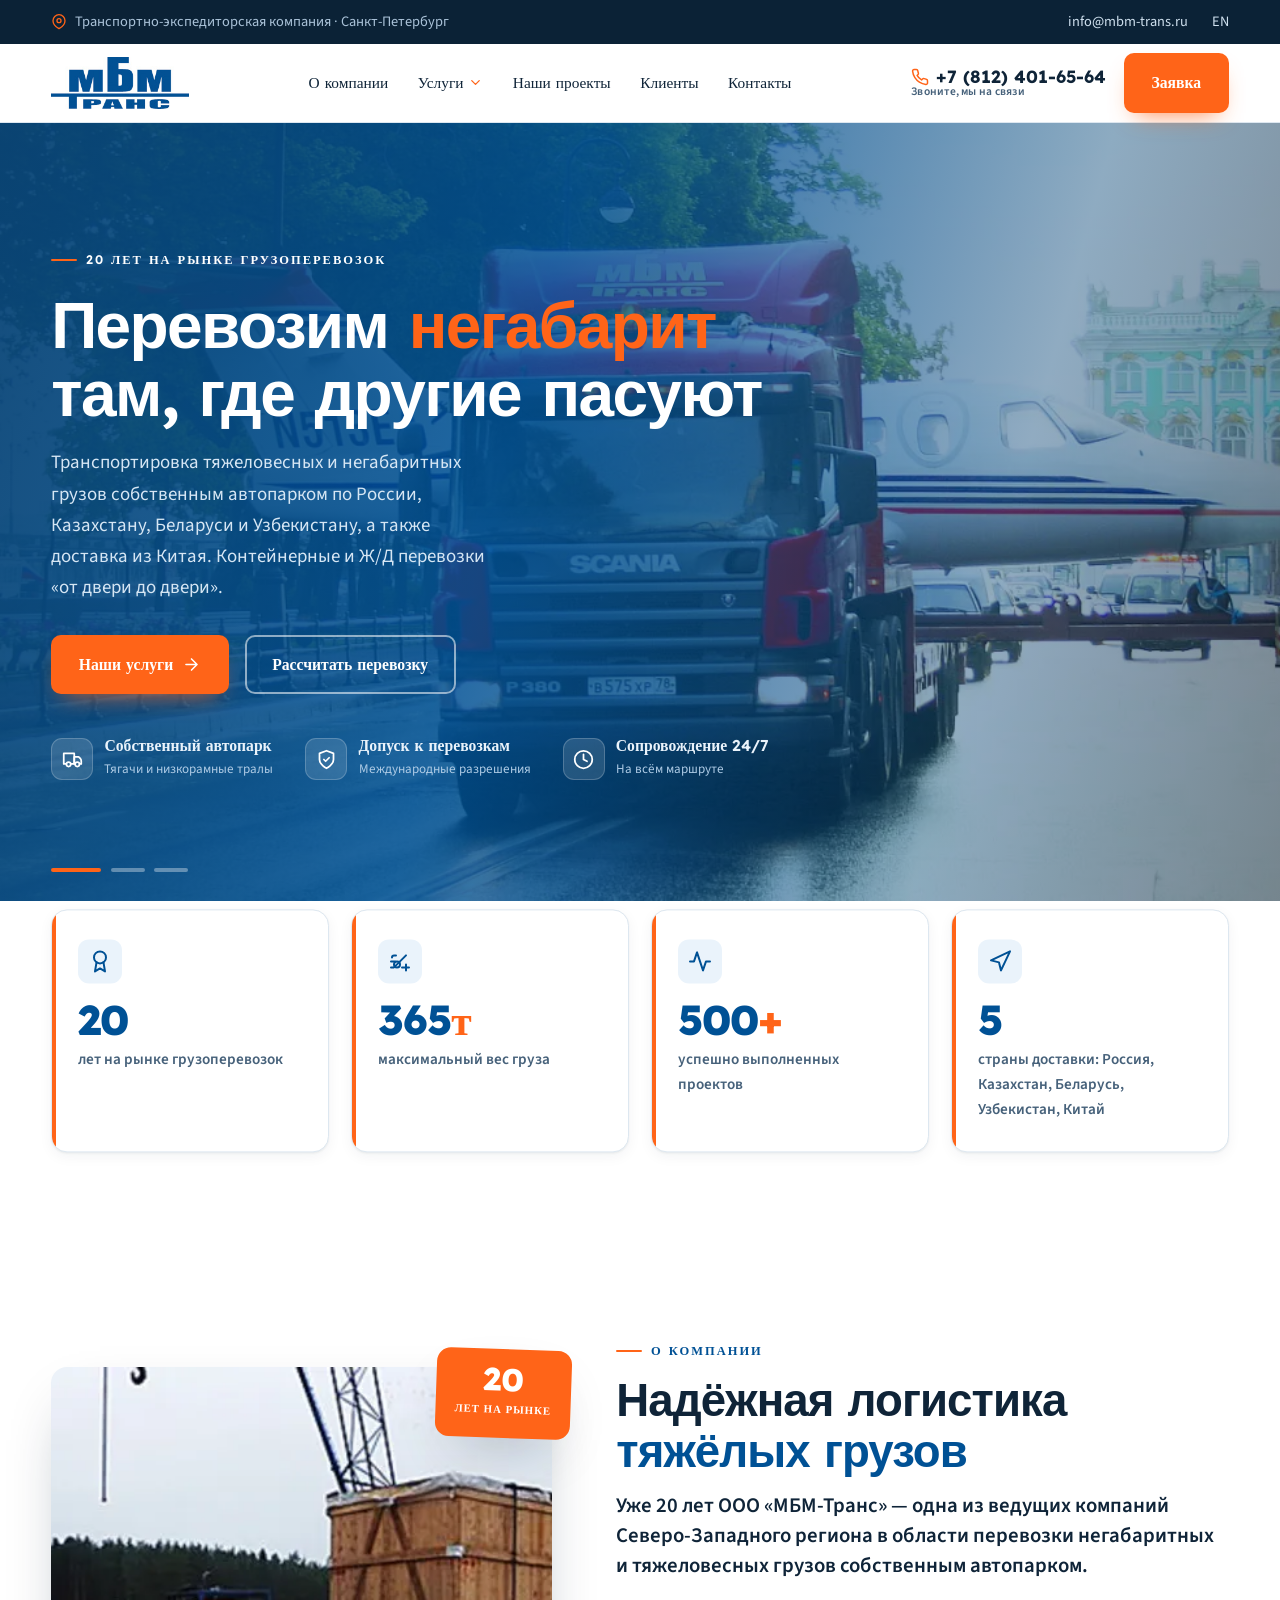
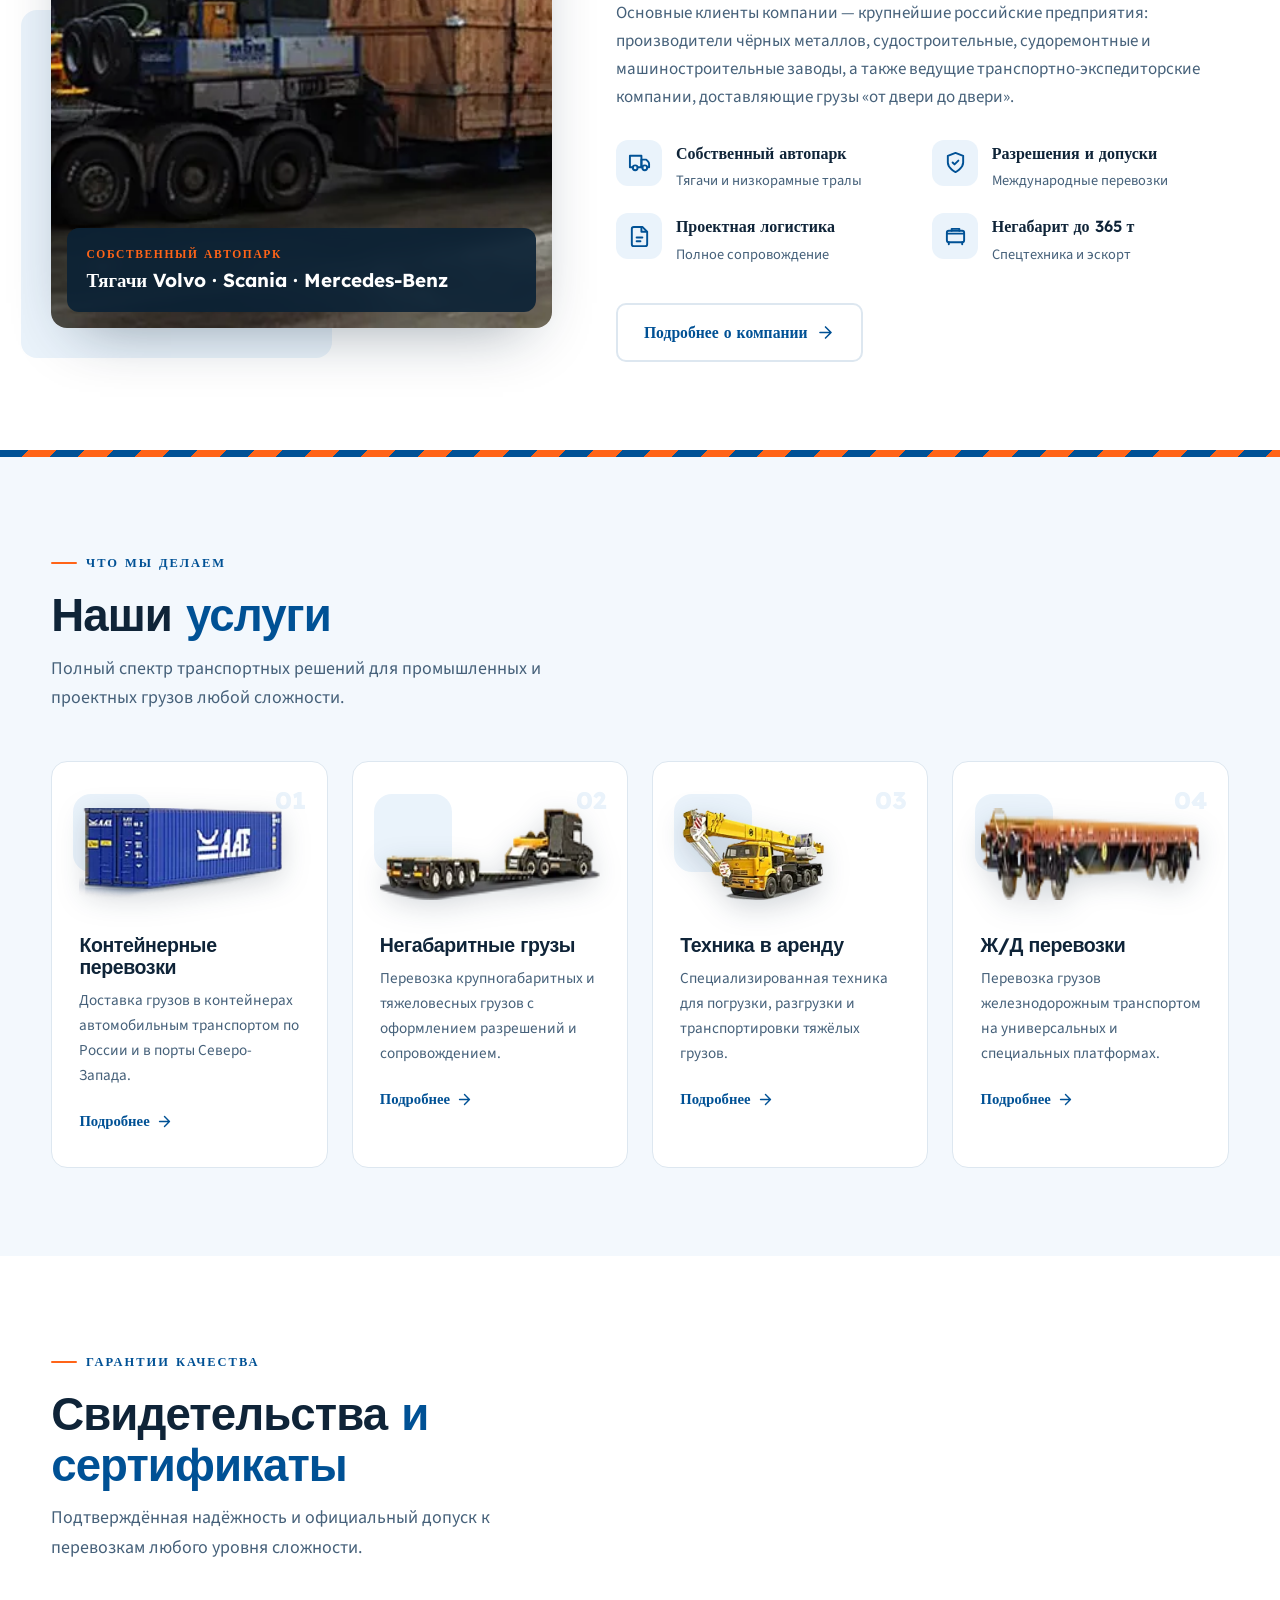
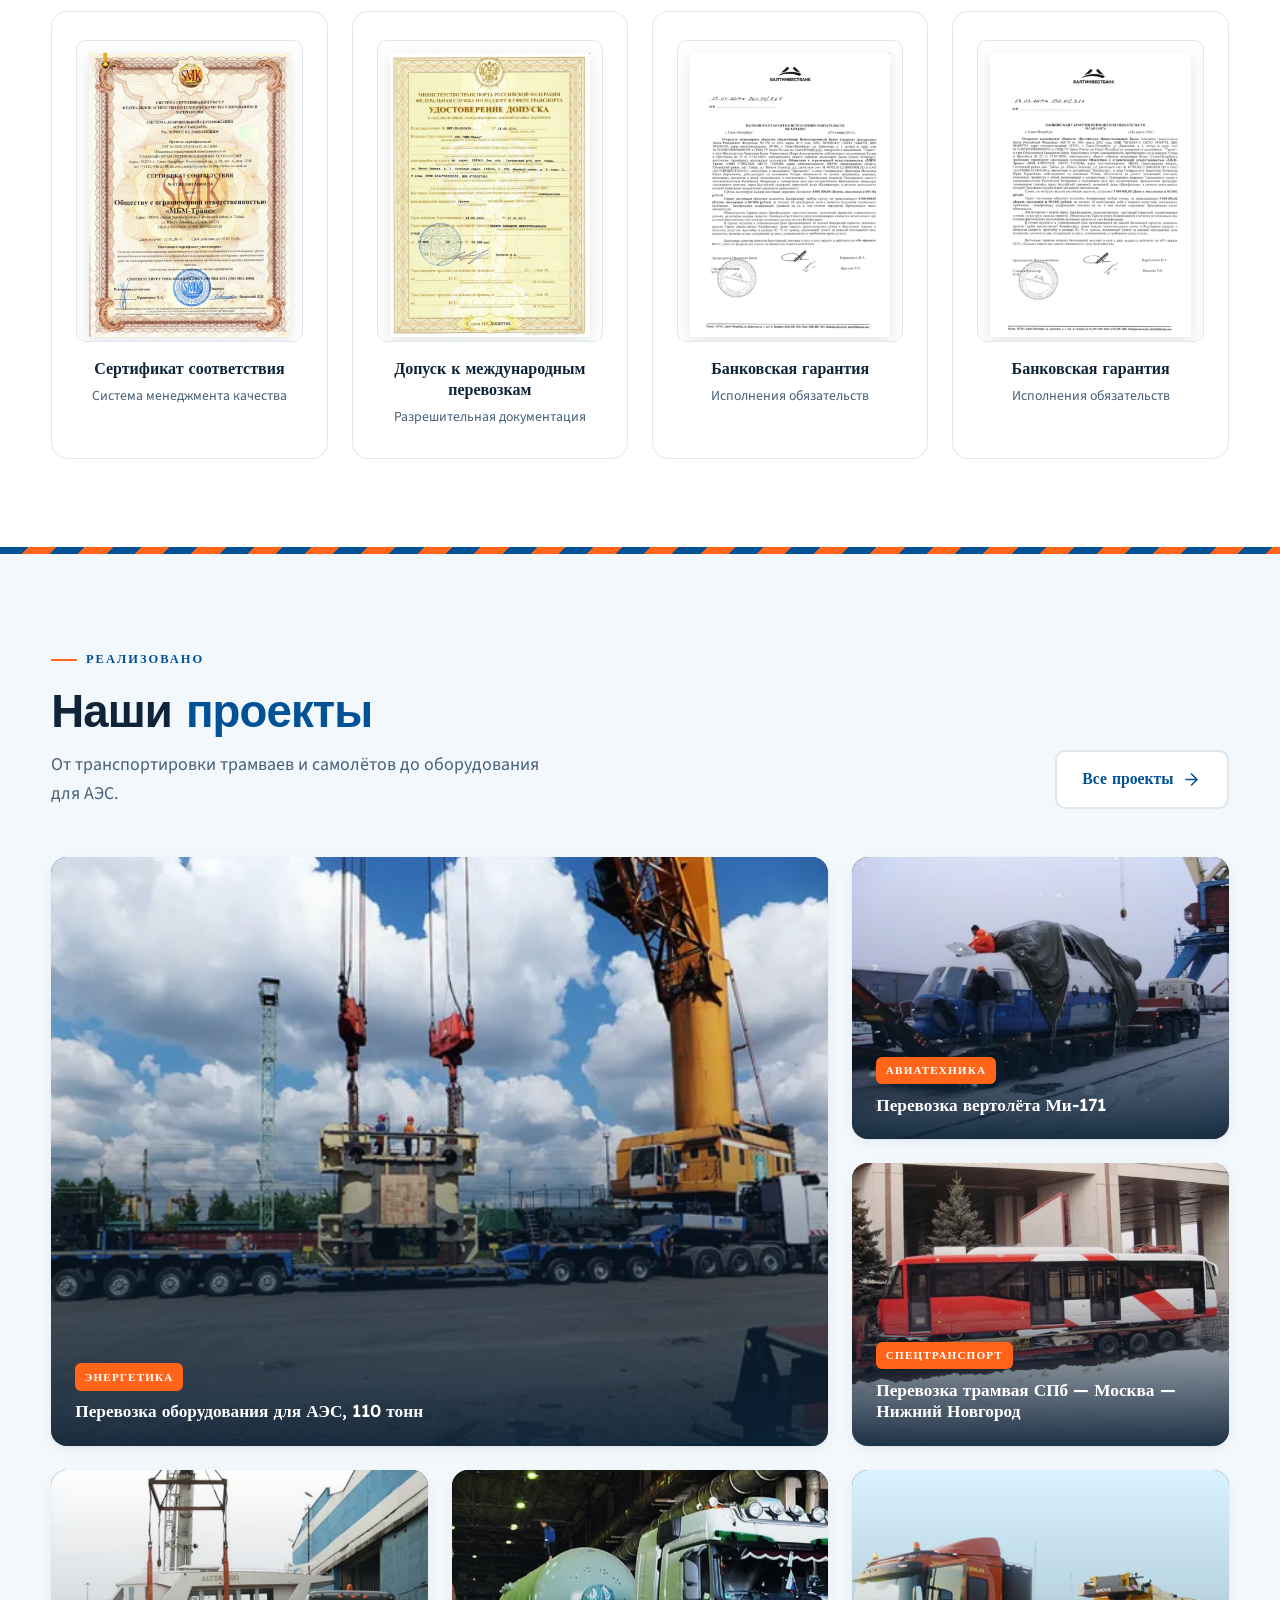
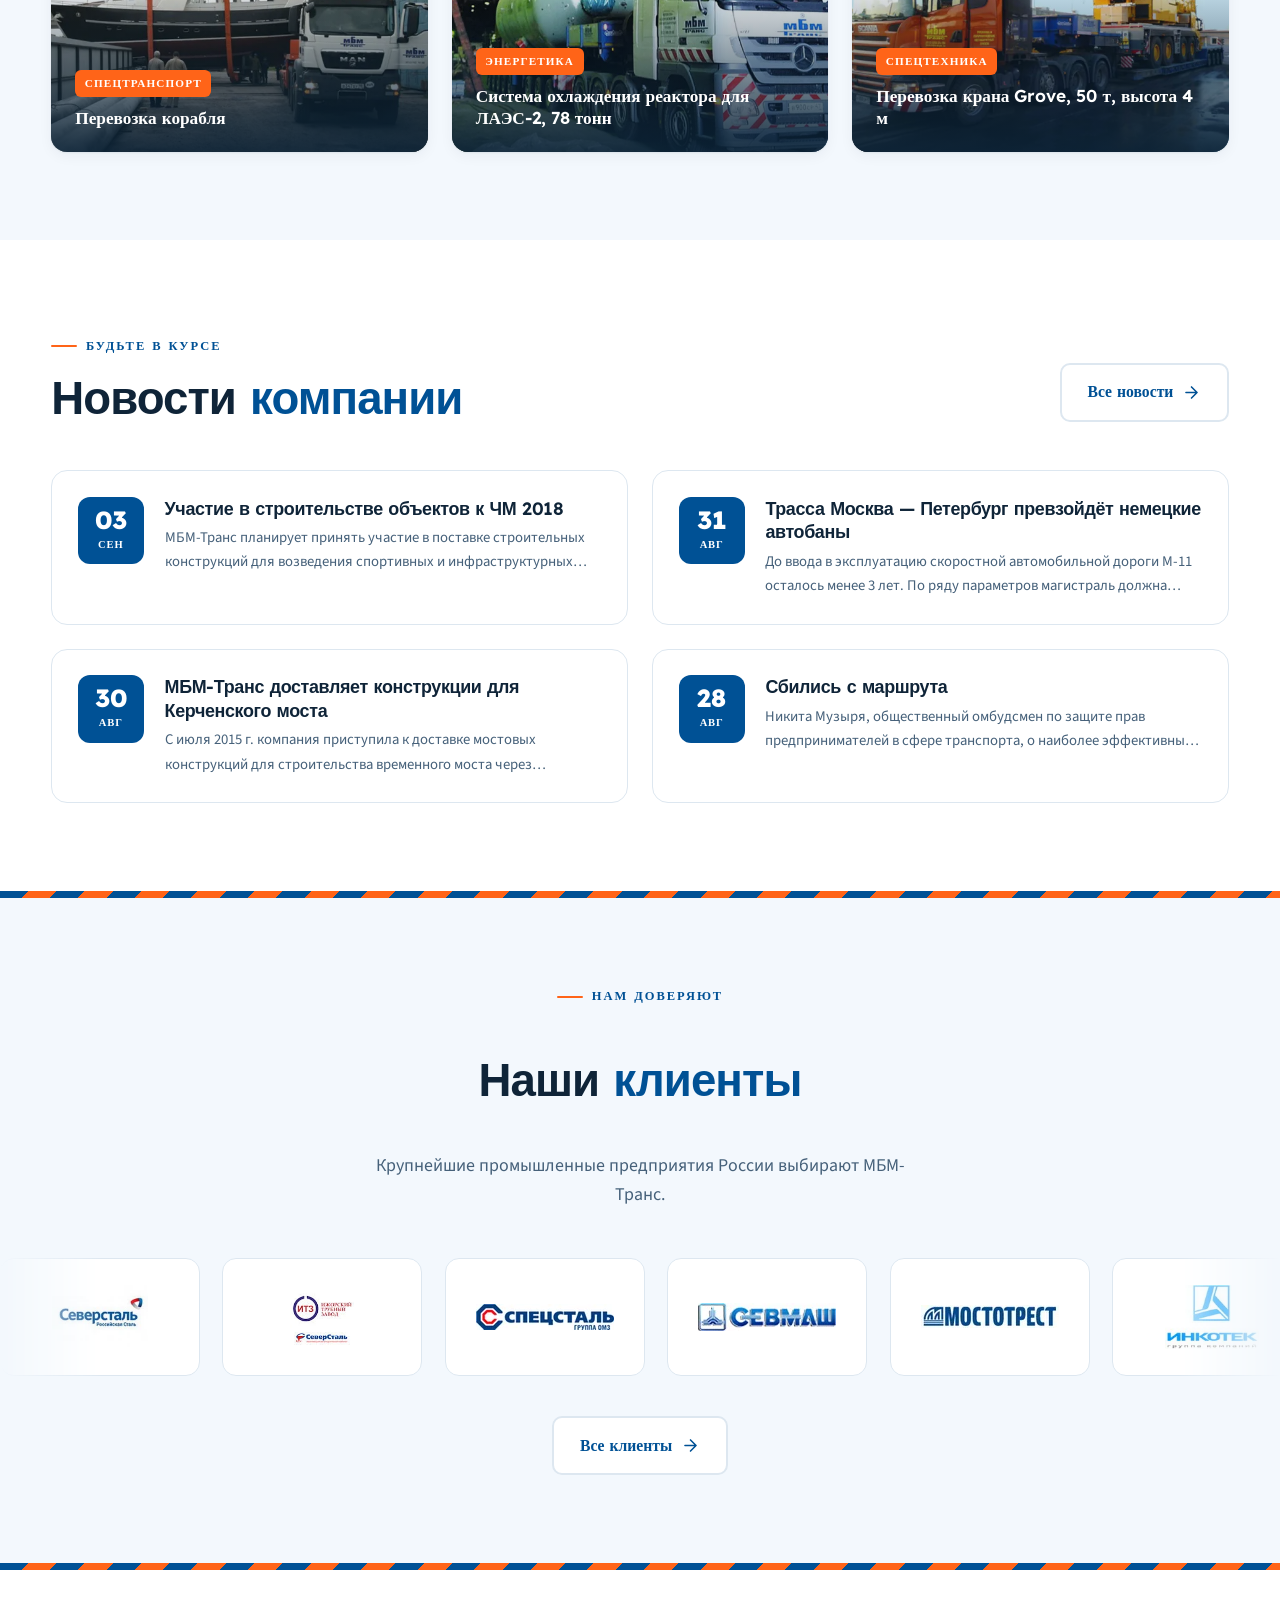
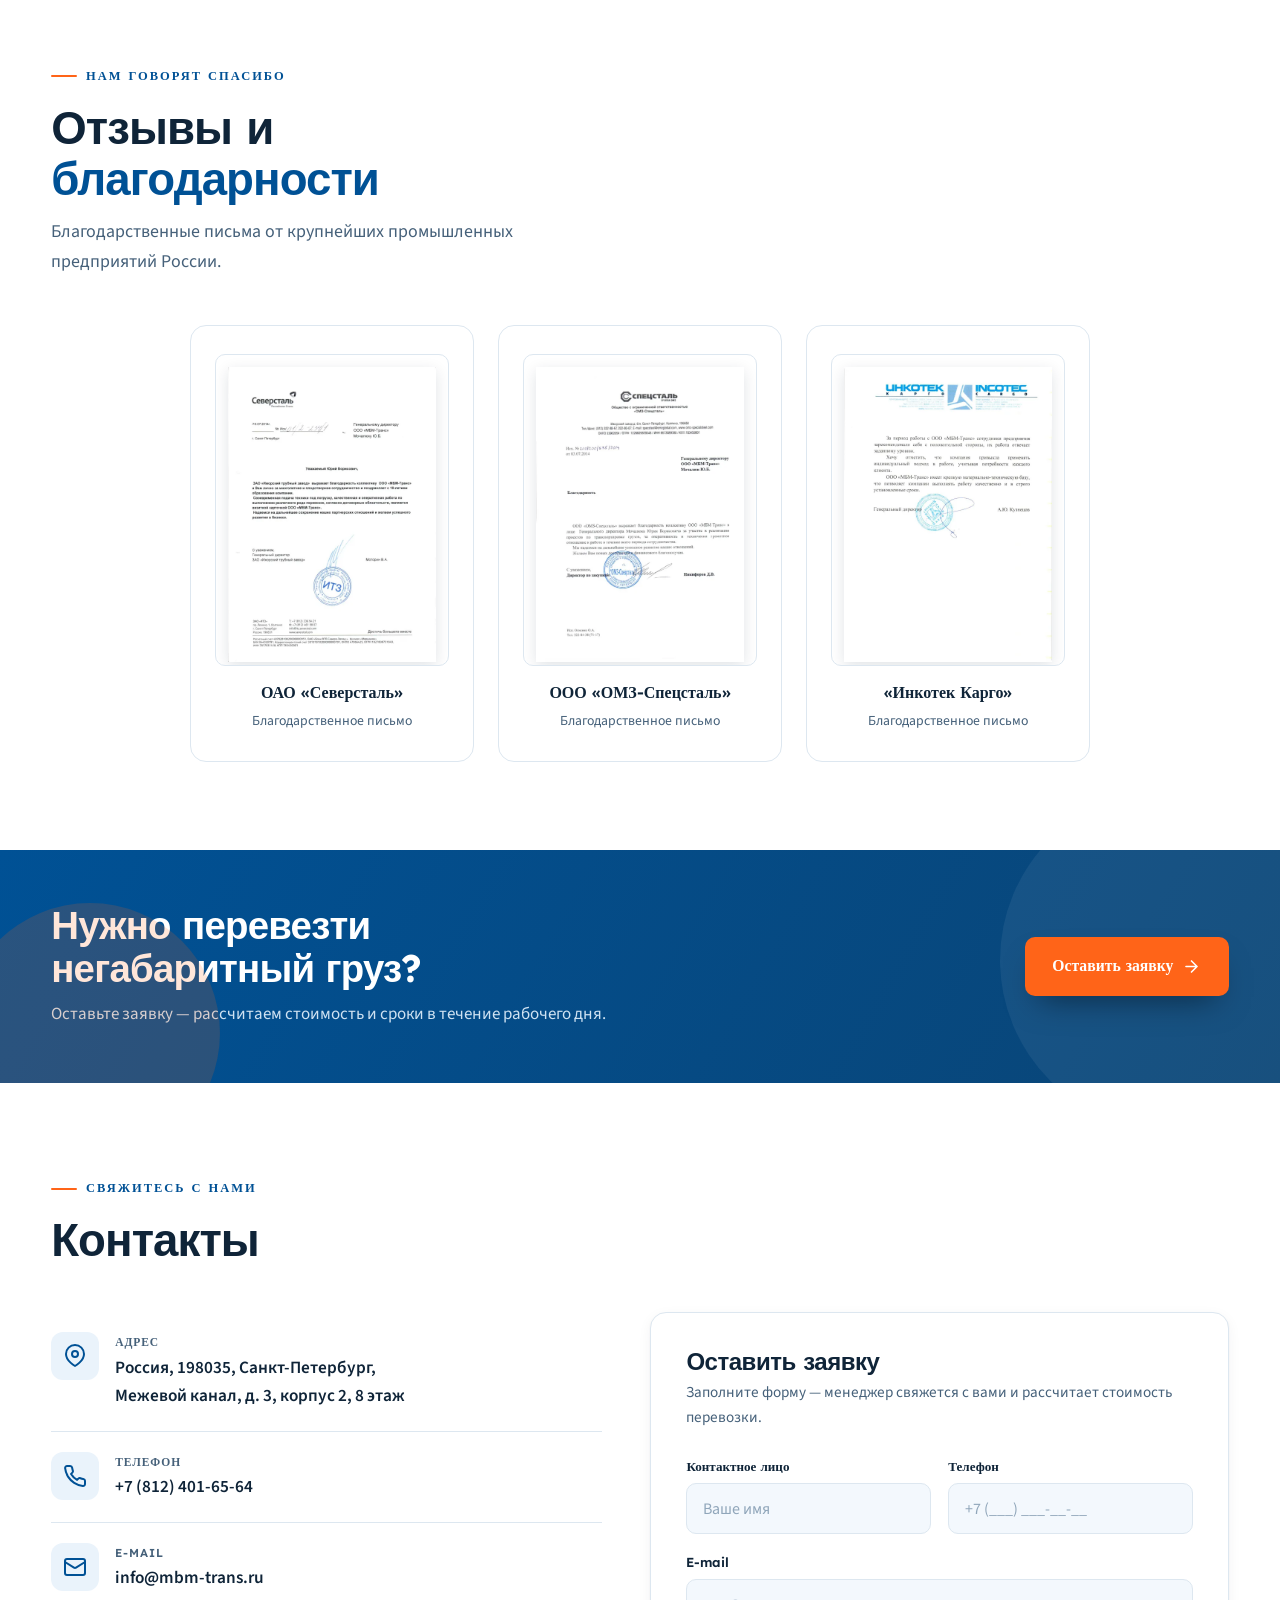
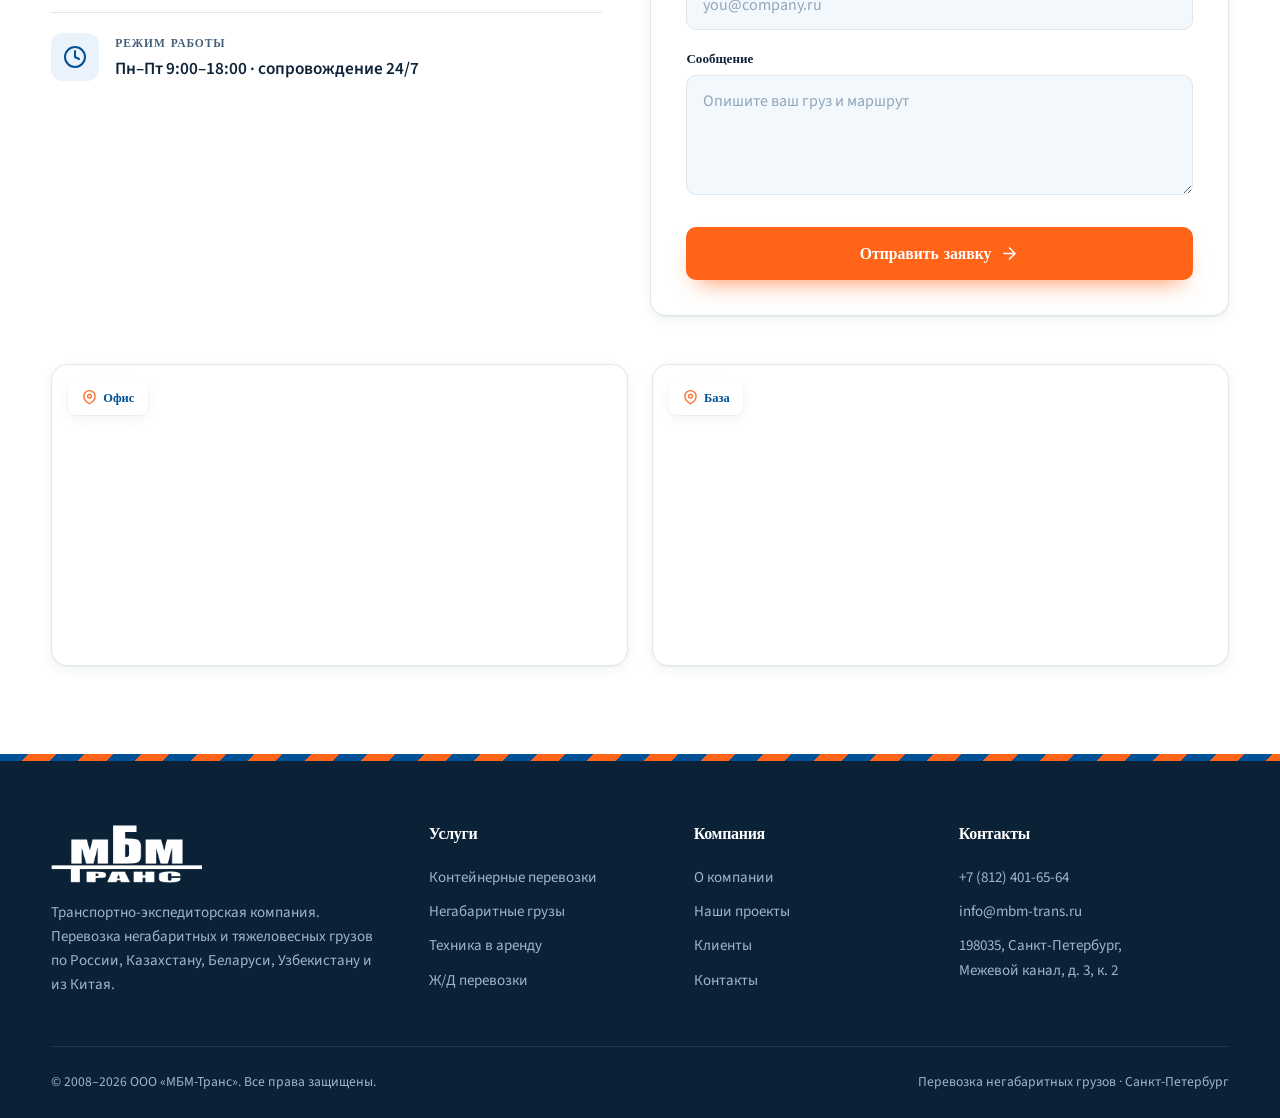
==== commit 126f3004: "Контент: 20 лет на рынке, макс. вес 365 т, география (РФ/Казахстан/Беларусь/Узбекистан/Китай); фото " ====
--- a/index.html
+++ b/index.html
@@ -4,7 +4,7 @@
 <meta charset="UTF-8">
 <meta name="viewport" content="width=device-width, initial-scale=1">
 <title>МБМ-Транс — перевозка негабаритных и тяжеловесных грузов | Санкт-Петербург</title>
-<meta name="description" content="ООО «МБМ-Транс» — транспортно-экспедиторская компания. Перевозка негабаритных и тяжеловесных грузов собственным автопарком по России. Контейнерные и Ж/Д перевозки, техника в аренду.">
+<meta name="description" content="ООО «МБМ-Транс» — транспортно-экспедиторская компания. Перевозка негабаритных и тяжеловесных грузов до 365 т собственным автопарком по России, Казахстану, Беларуси, Узбекистану и из Китая. 20 лет на рынке.">
 <link rel="preconnect" href="https://fonts.googleapis.com">
 <link rel="preconnect" href="https://fonts.gstatic.com" crossorigin>
 <link href="https://fonts.googleapis.com/css2?family=Lexend:wght@400;500;600;700;800&family=Source+Sans+3:wght@400;500;600;700&display=swap" rel="stylesheet">
@@ -15,7 +15,7 @@
 <meta property="og:site_name" content="МБМ-Транс">
 <meta property="og:locale" content="ru_RU">
 <meta property="og:title" content="МБМ-Транс — перевозка негабаритных и тяжеловесных грузов">
-<meta property="og:description" content="Транспортно-экспедиторская компания. Перевозка негабаритных и тяжеловесных грузов собственным автопарком по всей России. Санкт-Петербург.">
+<meta property="og:description" content="Транспортно-экспедиторская компания. Перевозка негабаритных и тяжеловесных грузов до 365 т по России, Казахстану, Беларуси, Узбекистану и из Китая. 20 лет на рынке.">
 <meta property="og:image" content="https://gysok1337.github.io/mbm-trans-redesign/assets/og-cover.jpg">
 <meta property="og:url" content="https://gysok1337.github.io/mbm-trans-redesign/">
 <meta name="twitter:card" content="summary_large_image">
@@ -72,9 +72,9 @@
     <div class="slide" style="background-image:url('assets/images/fp_slider/slider2_.webp')"></div>
   </div>
   <div class="wrap hero-grid">
-    <span class="eyebrow" style="color:#fff">Более 10 лет на рынке грузоперевозок</span>
+    <span class="eyebrow" style="color:#fff">20 лет на рынке грузоперевозок</span>
     <h1>Перевозим <span class="o">негабарит</span> там, где другие пасуют</h1>
-    <p class="lead">Транспортировка тяжеловесных и негабаритных грузов собственным автопарком по всей России. Контейнерные и Ж/Д перевозки, проектная логистика «от двери до двери».</p>
+    <p class="lead">Транспортировка тяжеловесных и негабаритных грузов собственным автопарком по России, Казахстану, Беларуси и Узбекистану, а также доставка из Китая. Контейнерные и Ж/Д перевозки «от двери до двери».</p>
     <div class="hero-actions">
       <a href="#services" class="btn btn-orange">Наши услуги <svg class="icon" viewBox="0 0 24 24"><path d="M5 12h14M12 5l7 7-7 7"/></svg></a>
       <a href="#contacts" class="btn btn-ghost">Рассчитать перевозку</a>
@@ -93,12 +93,12 @@
   <div class="wrap">
     <div class="stat reveal">
       <div class="ic"><svg class="icon" viewBox="0 0 24 24"><circle cx="12" cy="8" r="6"/><path d="M15.477 12.89 17 22l-5-3-5 3 1.523-9.11"/></svg></div>
-      <div class="num"><span data-count="10">0</span><span class="u">+</span></div>
+      <div class="num"><span data-count="20">0</span></div>
       <div class="lbl">лет на рынке грузоперевозок</div>
     </div>
     <div class="stat reveal">
       <div class="ic"><svg class="icon" viewBox="0 0 24 24"><path d="M6 18 18 6M8 6H6a2 2 0 0 0-2 2v0M3 12h4M3 18h2"/><path d="M14 18h7M18 15v6"/><circle cx="9" cy="15" r="3"/></svg></div>
-      <div class="num"><span data-count="200">0</span><span class="u">т</span></div>
+      <div class="num"><span data-count="365">0</span><span class="u">т</span></div>
       <div class="lbl">максимальный вес груза</div>
     </div>
     <div class="stat reveal">
@@ -108,8 +108,8 @@
     </div>
     <div class="stat reveal">
       <div class="ic"><svg class="icon" viewBox="0 0 24 24"><path d="M3 11l19-9-9 19-2-8-8-2Z"/></svg></div>
-      <div class="num">РФ</div>
-      <div class="lbl">доставка по всей России</div>
+      <div class="num"><span data-count="5">0</span></div>
+      <div class="lbl">страны доставки: Россия, Казахстан, Беларусь, Узбекистан, Китай</div>
     </div>
   </div>
 </div>
@@ -120,21 +120,21 @@
     <div class="about-photo reveal">
       <div class="blob"></div>
       <div class="frame">
-        <img src="assets/images/photo.webp" alt="Мочалюк Юрий Борисович — генеральный директор ООО «МБМ-Транс»">
-        <div class="cap"><div class="post">Генеральный директор</div><div class="nm">Мочалюк Юрий Борисович</div></div>
-      </div>
-      <div class="ribbon"><b>10+</b><span>лет опыта</span></div>
+        <img src="assets/images/projects/_7yYk2YZrCk.webp" alt="Перевозка негабаритного груза автопарком МБМ-Транс">
+        <div class="cap"><div class="post">Собственный автопарк</div><div class="nm">Тягачи Volvo · Scania · Mercedes-Benz</div></div>
+      </div>
+      <div class="ribbon"><b>20</b><span>лет на рынке</span></div>
     </div>
     <div class="about-text reveal">
       <span class="eyebrow">О компании</span>
       <h2 class="sec-title" style="margin:.7rem 0 0">Надёжная логистика <span class="hl">тяжёлых грузов</span></h2>
-      <p class="big">Более 10 лет ООО «МБМ-Транс» — одна из ведущих компаний Северо-Западного региона в области перевозки негабаритных и тяжеловесных грузов собственным автопарком.</p>
+      <p class="big">Уже 20 лет ООО «МБМ-Транс» — одна из ведущих компаний Северо-Западного региона в области перевозки негабаритных и тяжеловесных грузов собственным автопарком.</p>
       <p>Основные клиенты компании — крупнейшие российские предприятия: производители чёрных металлов, судостроительные, судоремонтные и машиностроительные заводы, а также ведущие транспортно-экспедиторские компании, доставляющие грузы «от двери до двери».</p>
       <div class="about-feats">
         <div class="f"><span class="ic"><svg class="icon" viewBox="0 0 24 24"><path d="M10 17h4V5H2v12h3"/><path d="M20 17h2v-3.34a4 4 0 0 0-1.17-2.83L19 9h-5v8h1"/><circle cx="7.5" cy="17.5" r="2.5"/><circle cx="17.5" cy="17.5" r="2.5"/></svg></span><span><b>Собственный автопарк</b><small>Тягачи и низкорамные тралы</small></span></div>
         <div class="f"><span class="ic"><svg class="icon" viewBox="0 0 24 24"><path d="M12 22s8-4 8-10V5l-8-3-8 3v7c0 6 8 10 8 10Z"/><path d="m9 12 2 2 4-4"/></svg></span><span><b>Разрешения и допуски</b><small>Международные перевозки</small></span></div>
         <div class="f"><span class="ic"><svg class="icon" viewBox="0 0 24 24"><path d="M15 2H6a2 2 0 0 0-2 2v16a2 2 0 0 0 2 2h12a2 2 0 0 0 2-2V7Z"/><path d="M14 2v5h5"/><path d="M9 13h6M9 17h4"/></svg></span><span><b>Проектная логистика</b><small>Полное сопровождение</small></span></div>
-        <div class="f"><span class="ic"><svg class="icon" viewBox="0 0 24 24"><path d="M5 18v2M19 18v2M4 9h16"/><rect x="3" y="6" width="18" height="12" rx="2"/><path d="M8 6V4h8v2"/></svg></span><span><b>Негабарит до 200 т</b><small>Спецтехника и эскорт</small></span></div>
+        <div class="f"><span class="ic"><svg class="icon" viewBox="0 0 24 24"><path d="M5 18v2M19 18v2M4 9h16"/><rect x="3" y="6" width="18" height="12" rx="2"/><path d="M8 6V4h8v2"/></svg></span><span><b>Негабарит до 365 т</b><small>Спецтехника и эскорт</small></span></div>
       </div>
       <a href="o-kompanii.html" class="btn btn-line">Подробнее о компании <svg class="icon" viewBox="0 0 24 24"><path d="M5 12h14M12 5l7 7-7 7"/></svg></a>
     </div>
@@ -370,7 +370,7 @@
   <div class="wrap foot-grid">
     <div class="foot-brand">
       <img class="foot-logo-img" src="assets/css/imgs/logo_f.png" srcset="assets/css/imgs/logo_f.png 1x, assets/css/imgs/logo_f@2x.png 2x" width="219" height="84" alt="МБМ-Транс">
-      <p>Транспортно-экспедиторская компания. Перевозка негабаритных и тяжеловесных грузов собственным автопарком по всей России.</p>
+      <p>Транспортно-экспедиторская компания. Перевозка негабаритных и тяжеловесных грузов по России, Казахстану, Беларуси, Узбекистану и из Китая.</p>
     </div>
     <div class="foot-col">
       <h4>Услуги</h4>
@@ -399,12 +399,6 @@
   </div>
 </footer>
 
-<!-- STICKY MOBILE CTA -->
-<div class="mobile-cta">
-  <a class="mcta-call" href="tel:+78124016564"><svg class="icon" viewBox="0 0 24 24"><path d="M22 16.92v3a2 2 0 0 1-2.18 2 19.79 19.79 0 0 1-8.63-3.07 19.5 19.5 0 0 1-6-6 19.79 19.79 0 0 1-3.07-8.67A2 2 0 0 1 4.11 2h3a2 2 0 0 1 2 1.72c.13.96.36 1.9.7 2.81a2 2 0 0 1-.45 2.11L8.09 9.91a16 16 0 0 0 6 6l1.27-1.27a2 2 0 0 1 2.11-.45c.9.34 1.85.57 2.81.7A2 2 0 0 1 22 16.92Z"/></svg>Позвонить</a>
-  <a class="mcta-req" href="#contacts">Оставить заявку</a>
-</div>
-
 <!-- LIGHTBOX -->
 <div class="lightbox" id="lightbox" aria-hidden="true">
   <button class="close" id="lbClose" aria-label="Закрыть"><svg viewBox="0 0 24 24"><path d="M18 6 6 18M6 6l12 12"/></svg></button>
--- a/assets/css/redesign.css
+++ b/assets/css/redesign.css
@@ -403,20 +403,3 @@
 .reviews-grid{grid-template-columns:repeat(3,1fr);max-width:900px;margin-inline:auto}
 @media(max-width:1080px){.reviews-grid{grid-template-columns:repeat(3,1fr)}}
 @media(max-width:560px){.reviews-grid{grid-template-columns:1fr;max-width:340px}}
-
-/* sticky mobile CTA bar */
-.mobile-cta{display:none}
-@media(max-width:920px){
-  .mobile-cta{display:grid;grid-template-columns:1fr 1.5fr;gap:.6rem;position:fixed;left:0;right:0;bottom:0;z-index:60;
-    padding:.55rem .7rem calc(.55rem + env(safe-area-inset-bottom,0px));
-    background:rgba(255,255,255,.97);-webkit-backdrop-filter:blur(8px);backdrop-filter:blur(8px);
-    border-top:1px solid var(--line);box-shadow:0 -6px 22px rgba(11,34,54,.12)}
-  .mobile-cta a{display:flex;align-items:center;justify-content:center;gap:.45rem;font-family:'Lexend';font-weight:600;
-    padding:.85rem .6rem;border-radius:11px;font-size:.96rem;line-height:1}
-  .mobile-cta a .icon{width:18px;height:18px}
-  .mcta-call{border:2px solid var(--blue);color:var(--blue)}
-  .mcta-req{background:var(--orange);color:#fff}
-  body{padding-bottom:74px}
-  /* keep menu/overlay above the bar */
-  nav.main.open,.overlay.show{z-index:var(--z-menu)}
-}
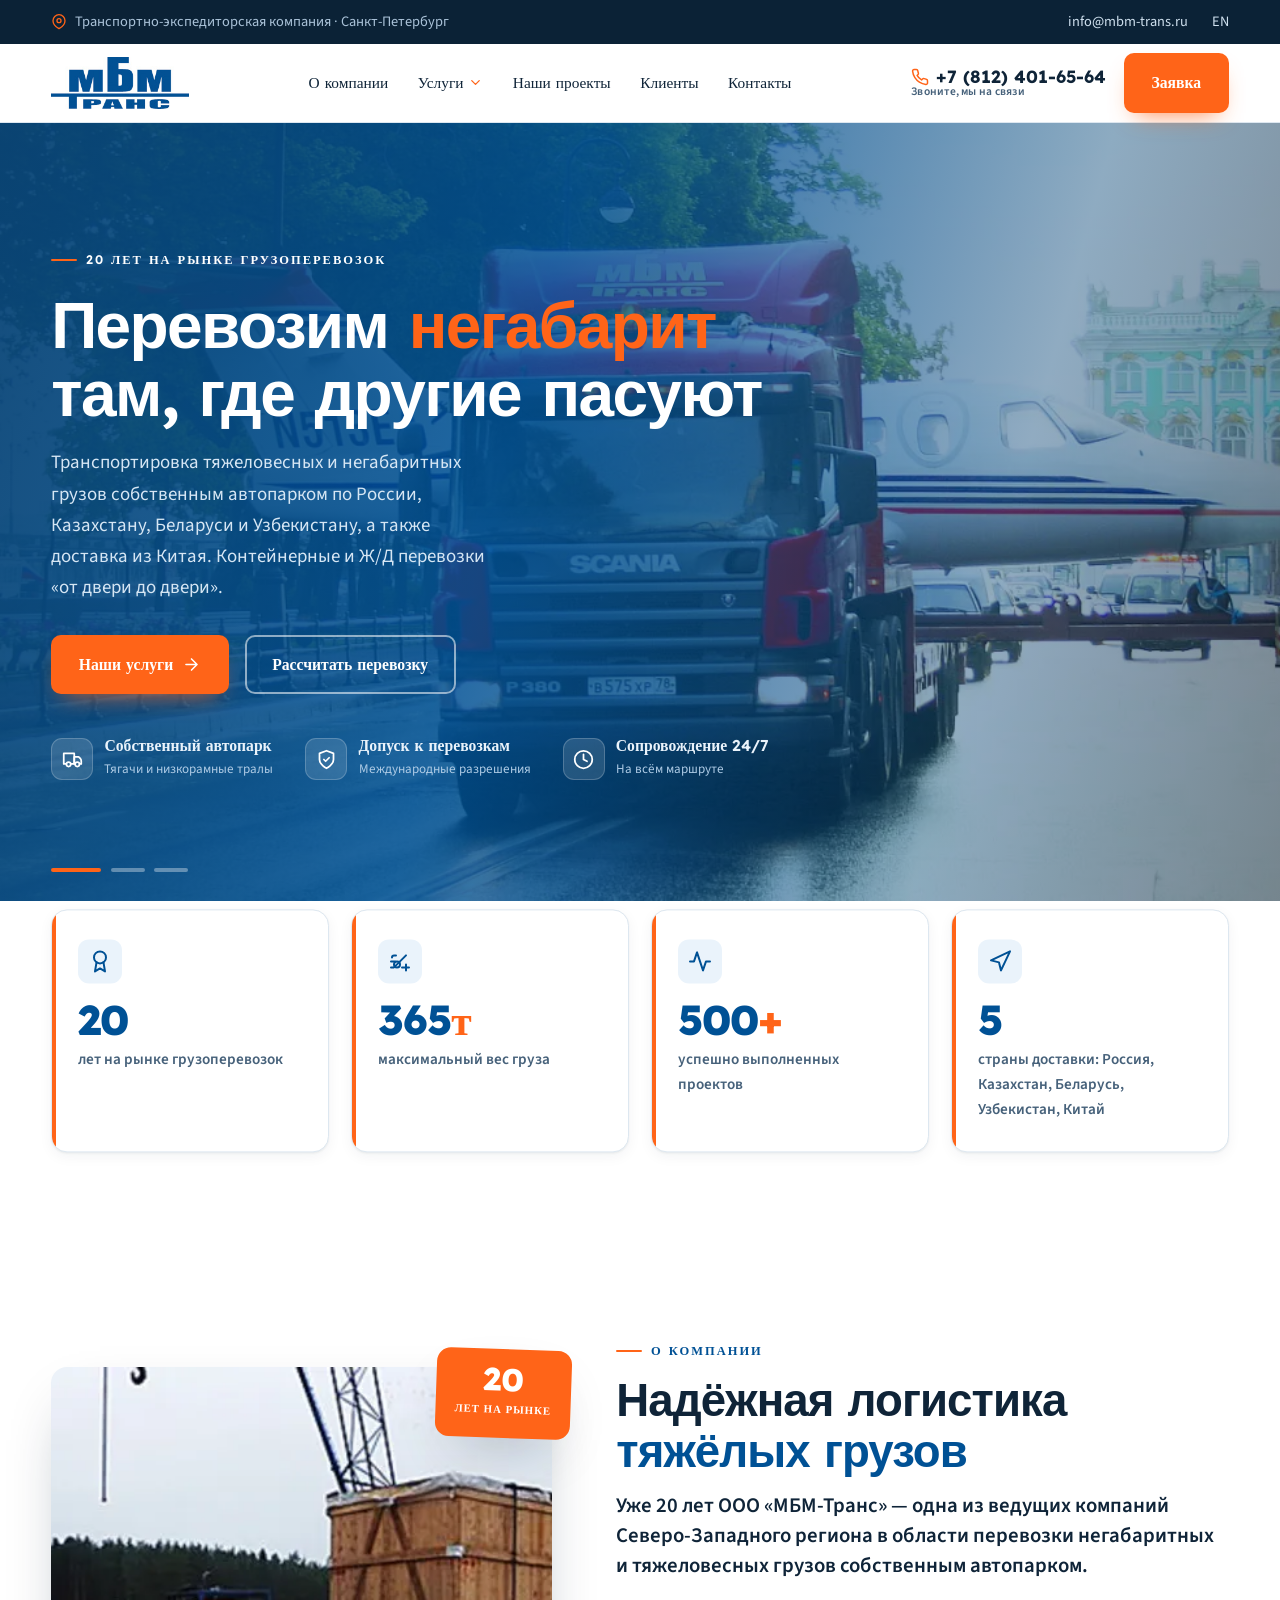
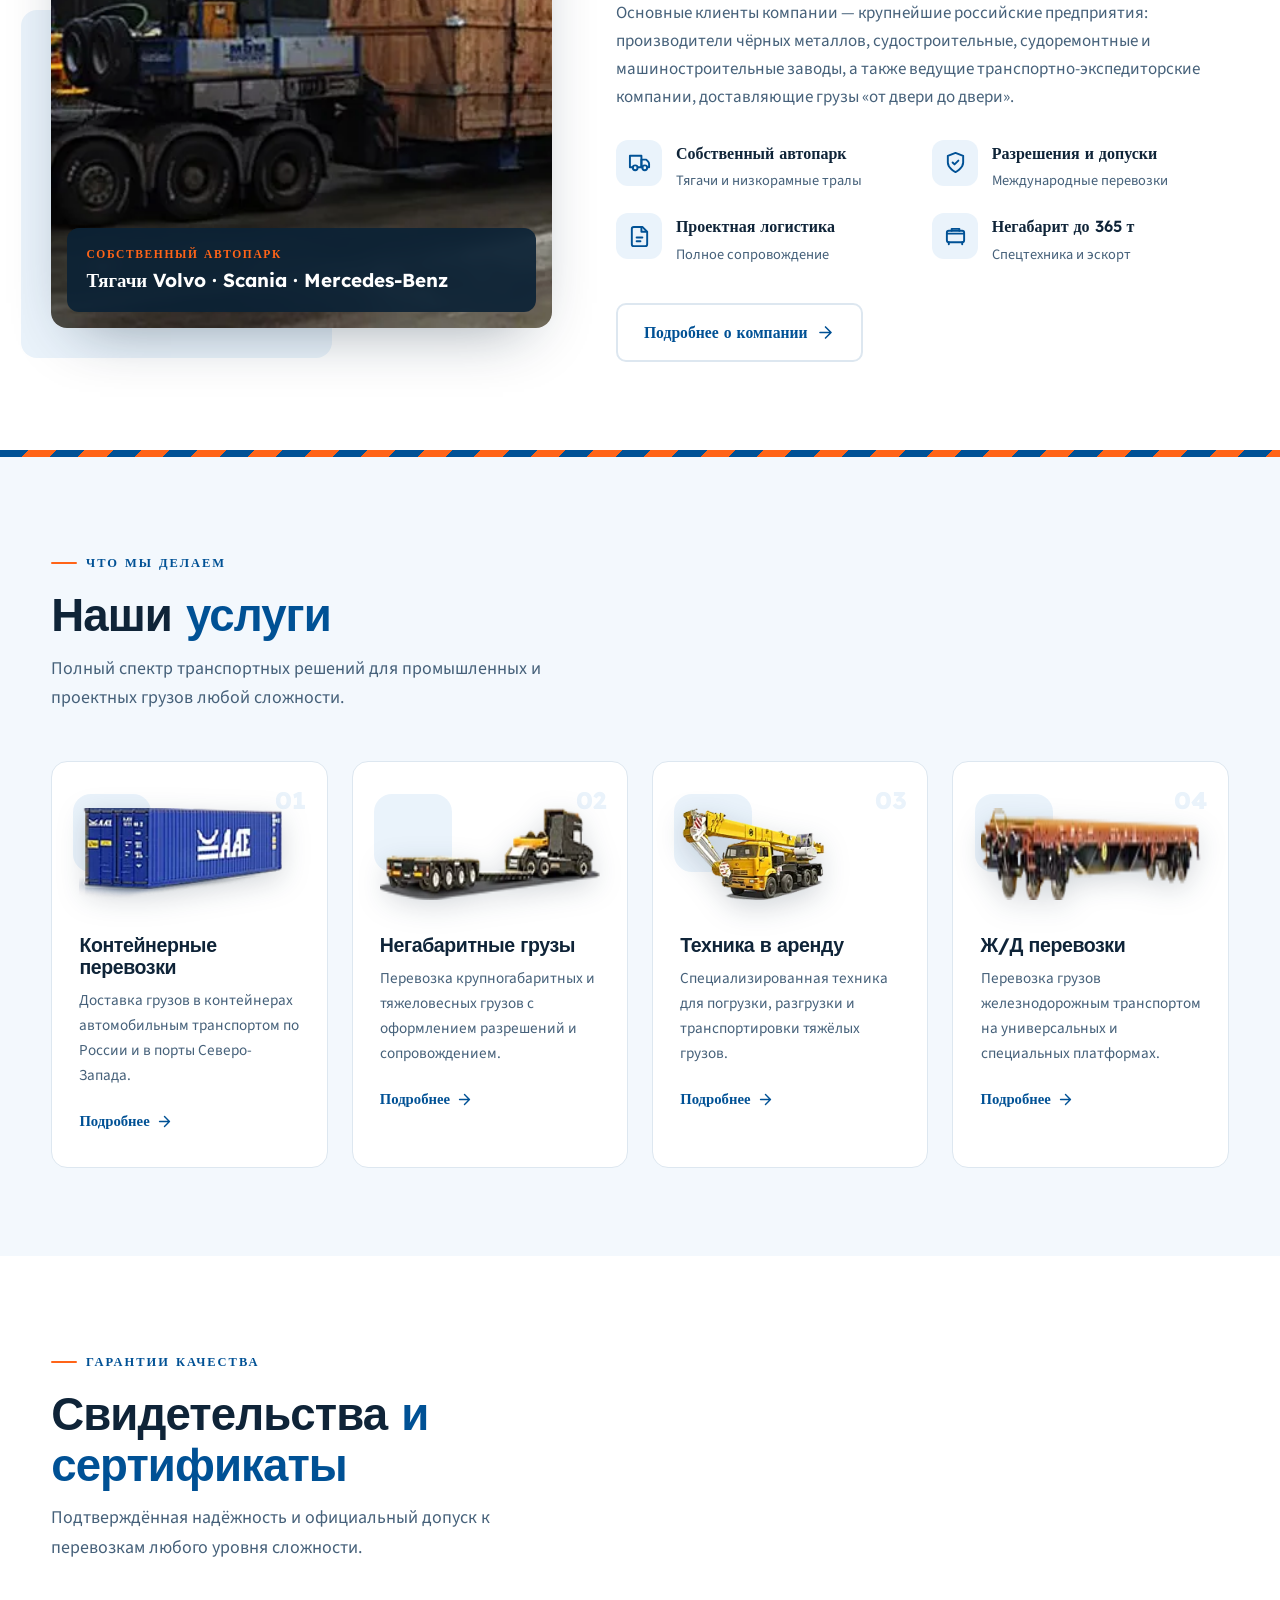
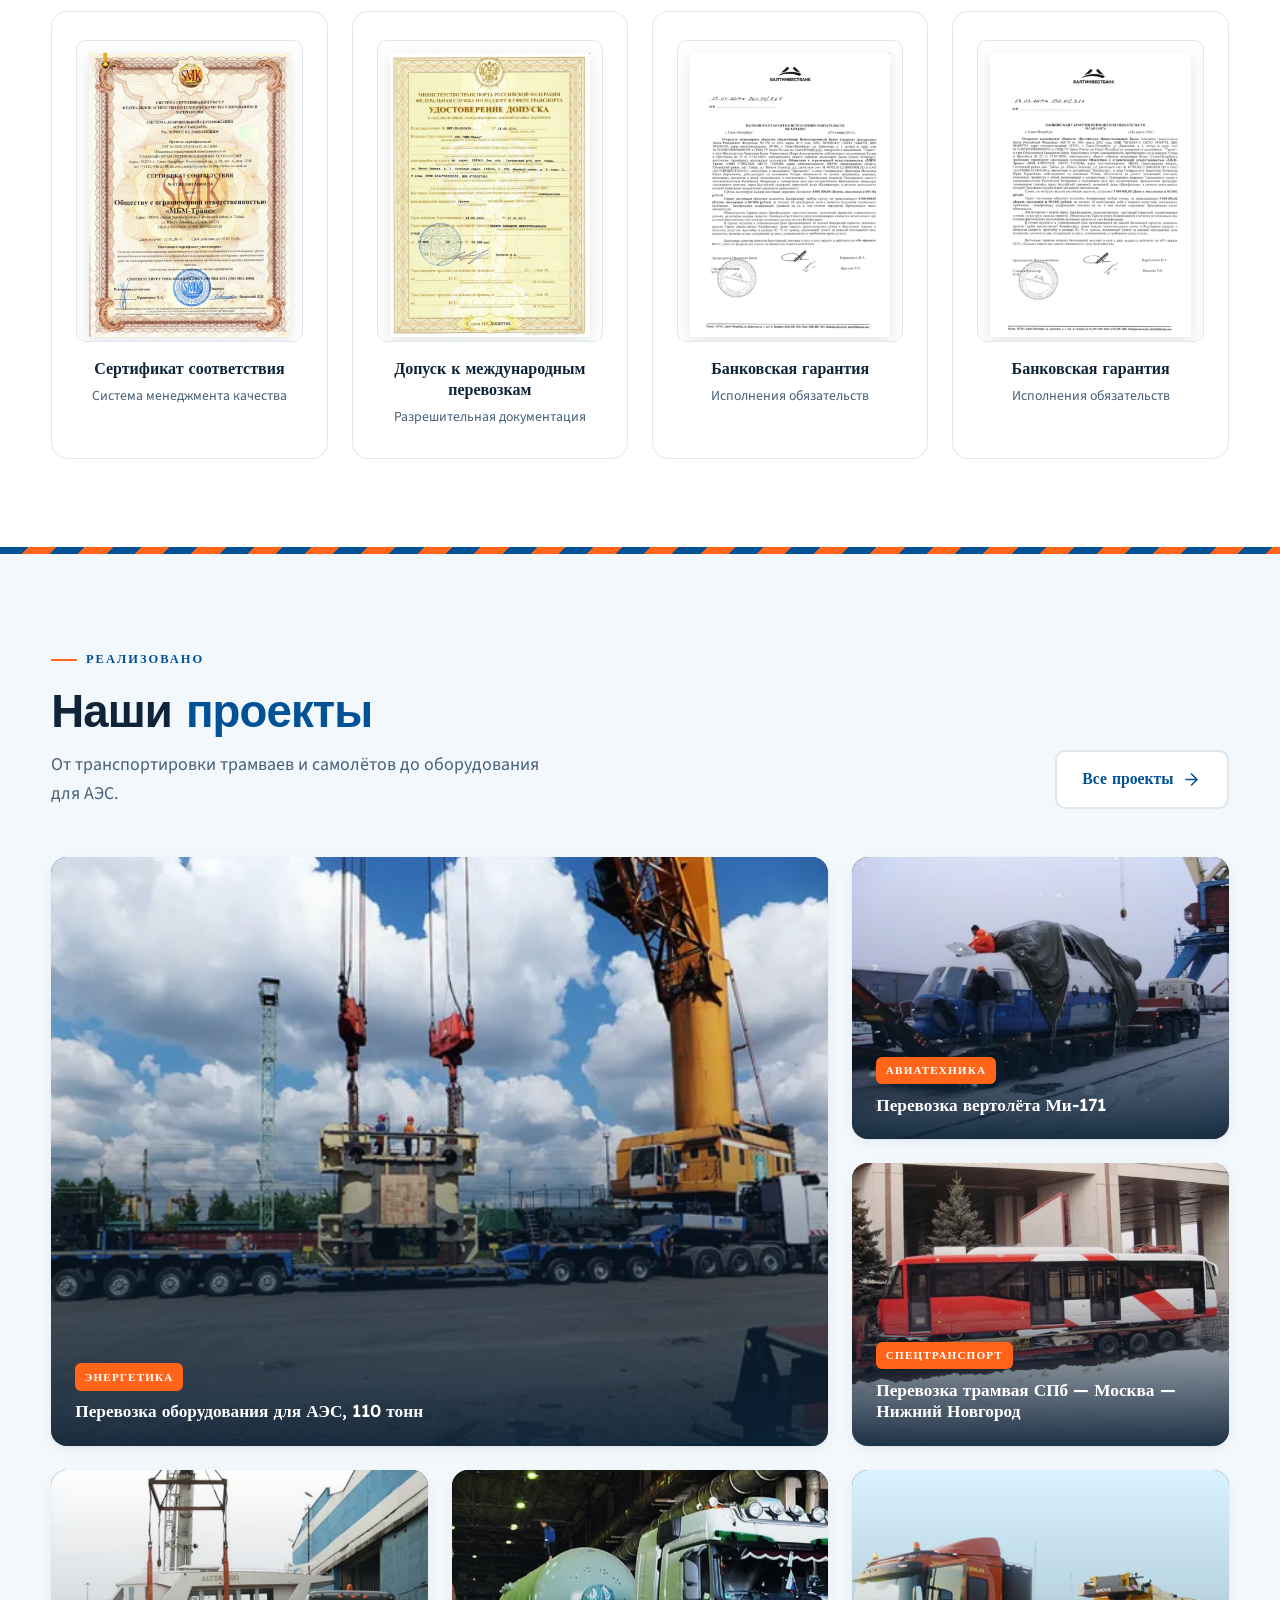
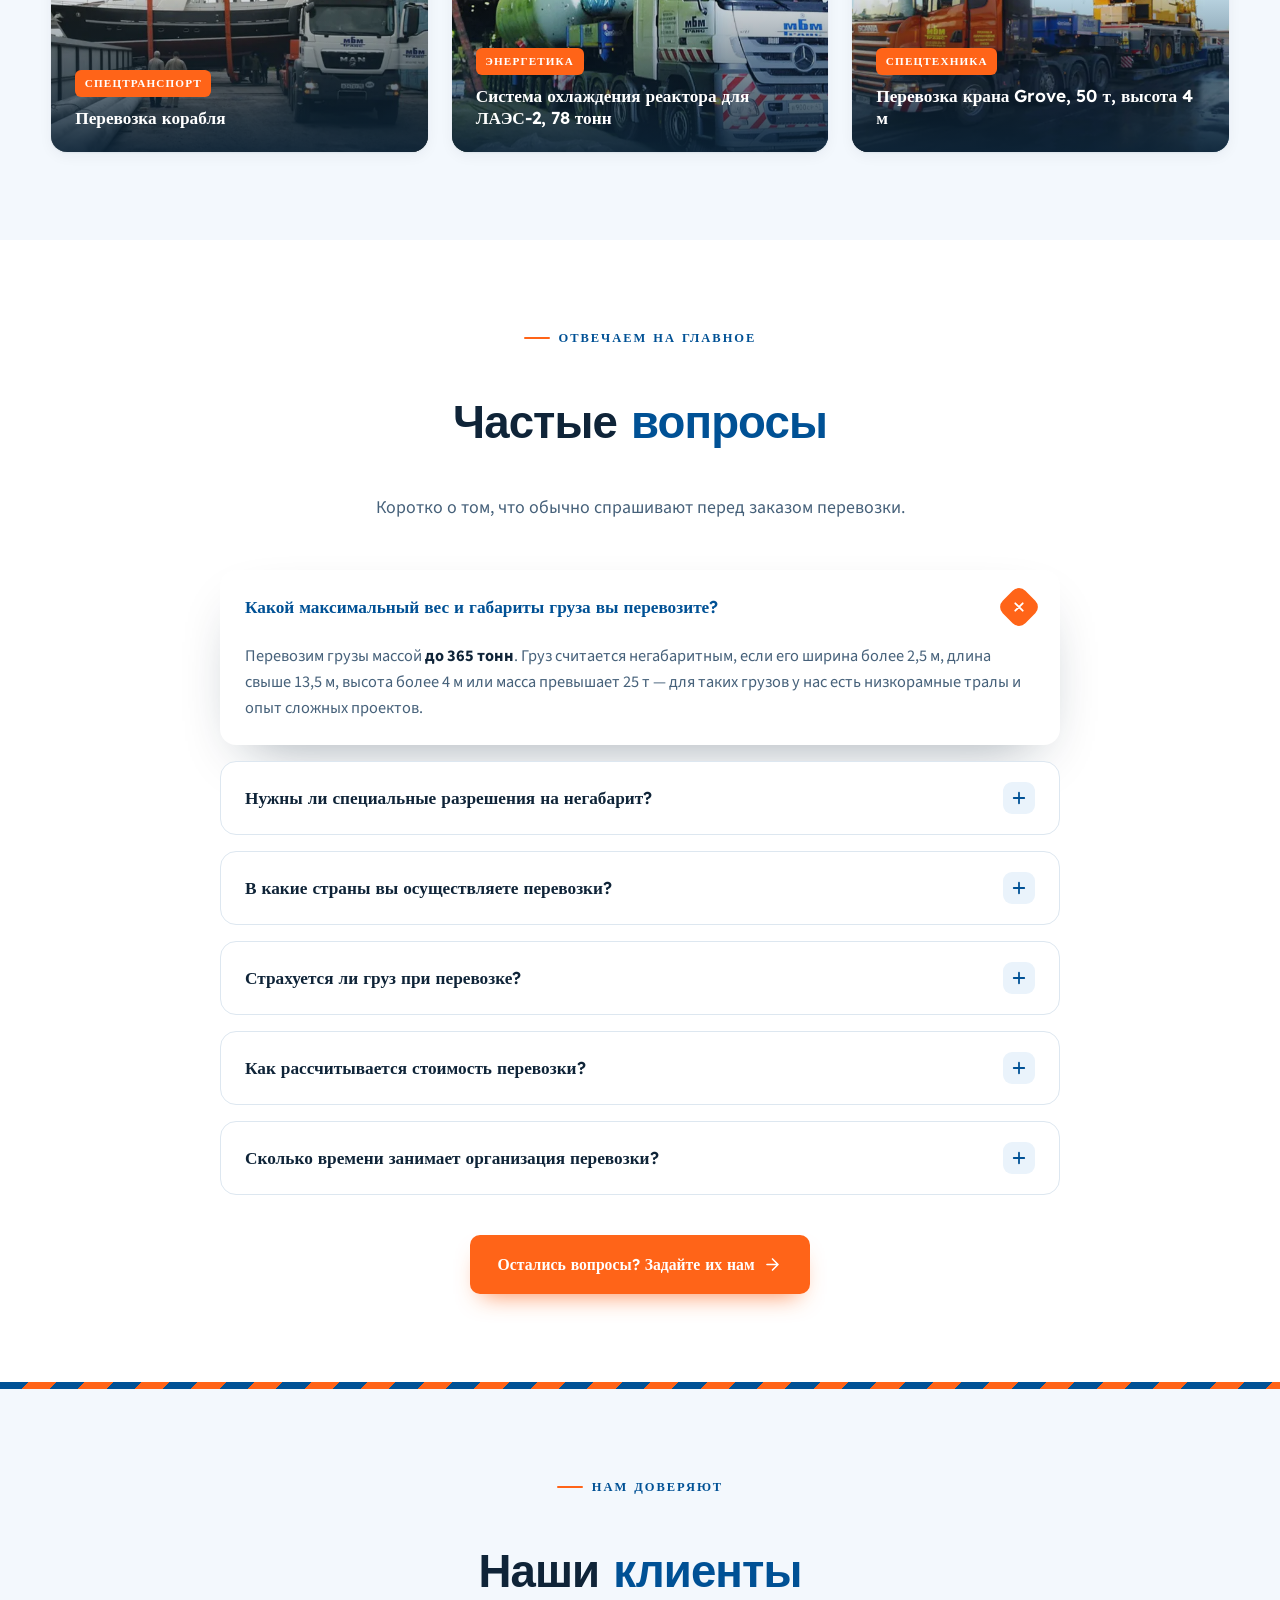
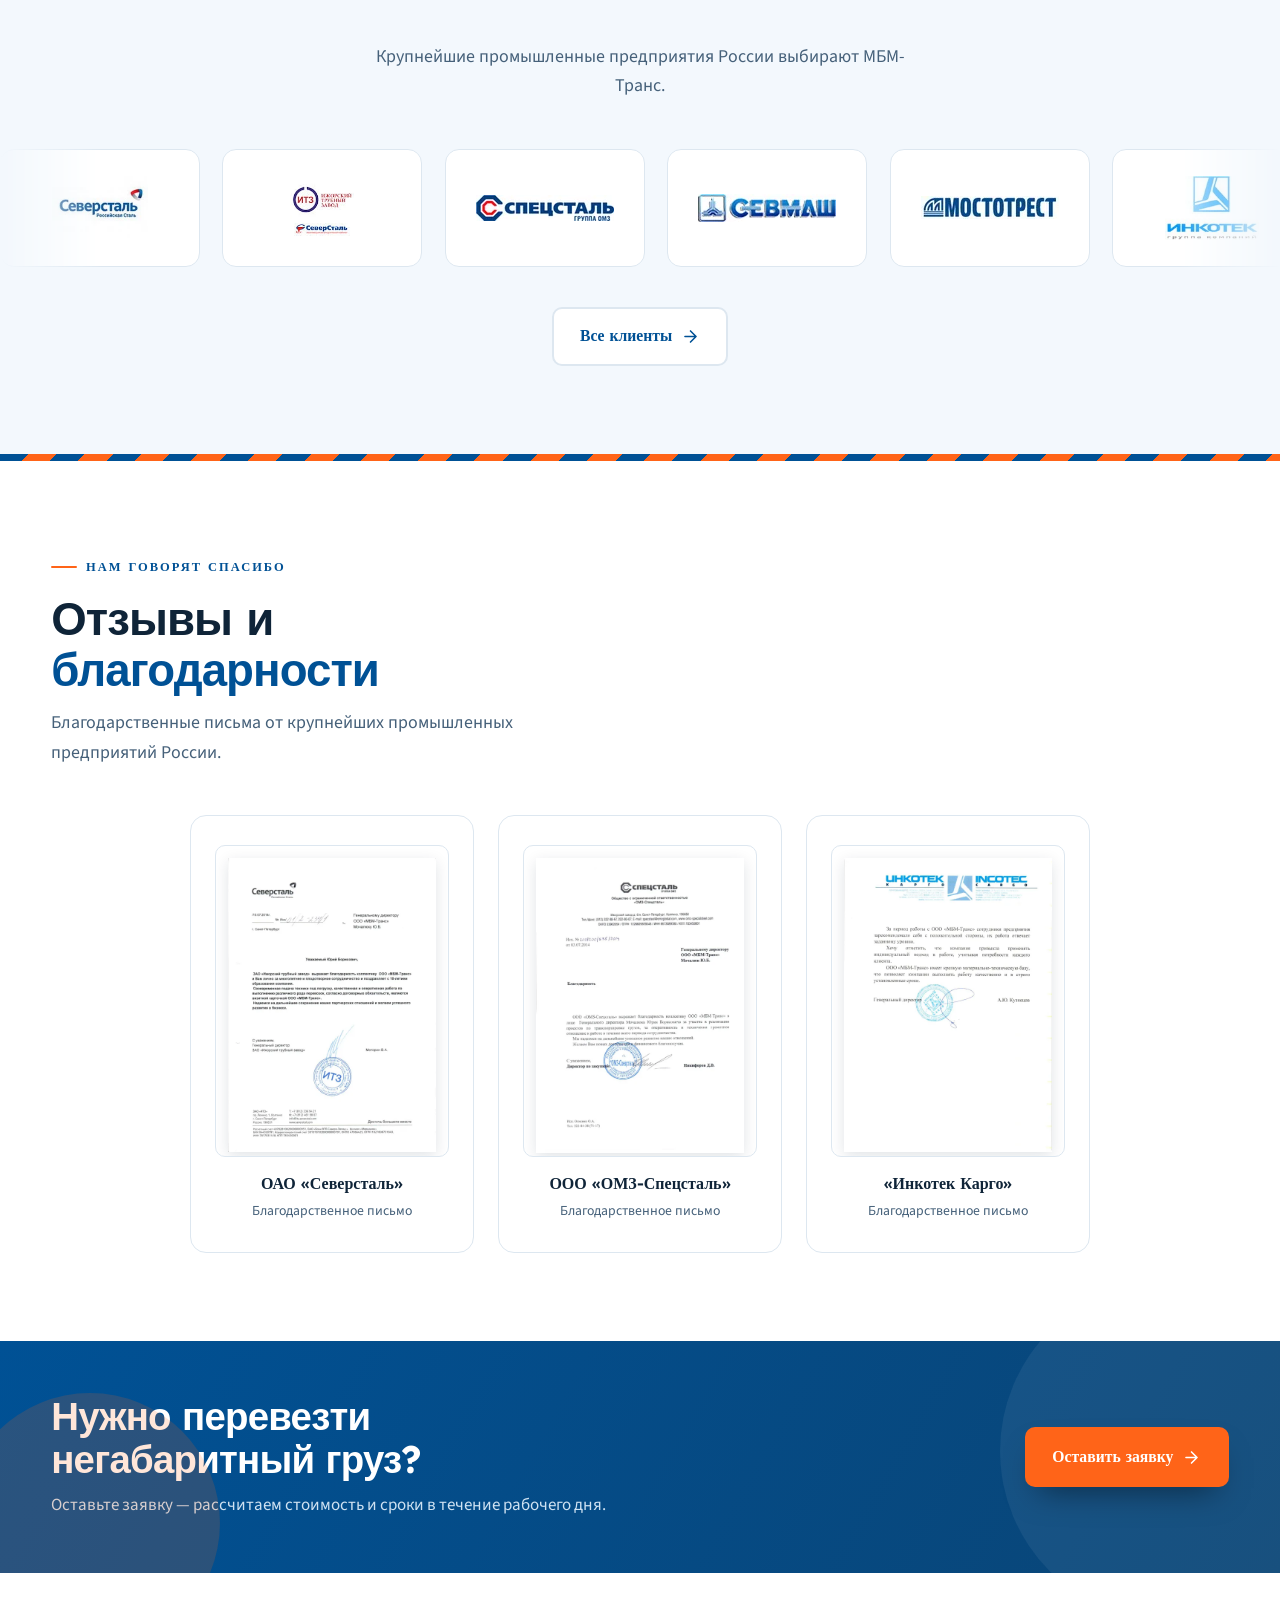
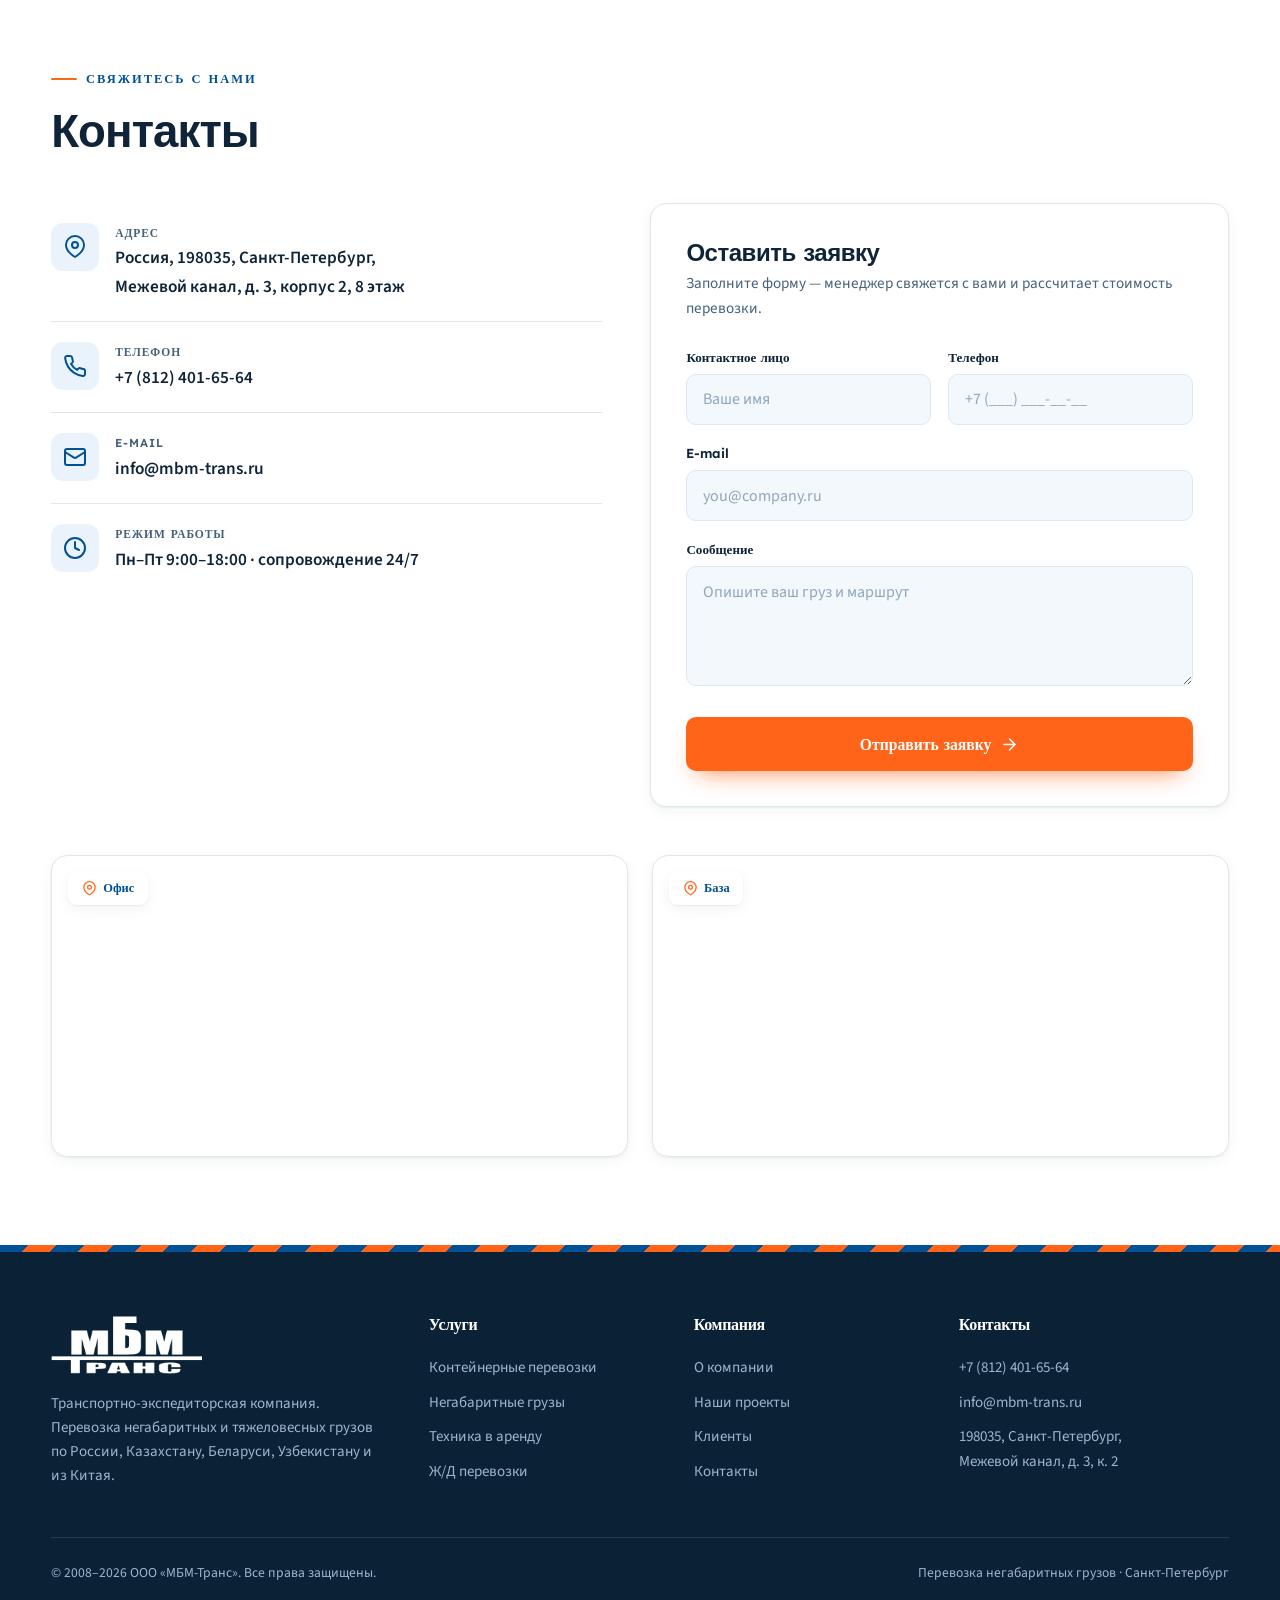
==== commit fcd70668: "Блок новостей заменён на FAQ-аккордеон; страница новостей удалена Co-Authored-By: Claude Opus 4.8 <n" ====
--- a/index.html
+++ b/index.html
@@ -241,21 +241,42 @@
   </div>
 </section>
 
-<!-- NEWS -->
-<section class="block">
-  <div class="wrap">
-    <div class="head-row reveal">
-      <div class="left">
-        <span class="eyebrow">Будьте в курсе</span>
-        <h2 class="sec-title">Новости <span class="hl">компании</span></h2>
-      </div>
-      <a href="novosti.html" class="btn btn-line">Все новости <svg class="icon" viewBox="0 0 24 24"><path d="M5 12h14M12 5l7 7-7 7"/></svg></a>
-    </div>
-    <div class="news-grid">
-      <a class="news-item reveal" href="novosti.html"><div class="date"><div class="d">03</div><div class="m">сен</div></div><div><h3>Участие в строительстве объектов к ЧМ 2018</h3><p>МБМ-Транс планирует принять участие в поставке строительных конструкций для возведения спортивных и инфраструктурных объектов к Чемпионату мира по футболу 2018 г.</p></div></a>
-      <a class="news-item reveal" href="novosti.html"><div class="date"><div class="d">31</div><div class="m">авг</div></div><div><h3>Трасса Москва — Петербург превзойдёт немецкие автобаны</h3><p>До ввода в эксплуатацию скоростной автомобильной дороги М-11 осталось менее 3 лет. По ряду параметров магистраль должна превзойти знаменитые немецкие автобаны.</p></div></a>
-      <a class="news-item reveal" href="novosti.html"><div class="date"><div class="d">30</div><div class="m">авг</div></div><div><h3>МБМ-Транс доставляет конструкции для Керченского моста</h3><p>С июля 2015 г. компания приступила к доставке мостовых конструкций для строительства временного моста через Керченский пролив.</p></div></a>
-      <a class="news-item reveal" href="novosti.html"><div class="date"><div class="d">28</div><div class="m">авг</div></div><div><h3>Сбились с маршрута</h3><p>Никита Музыря, общественный омбудсмен по защите прав предпринимателей в сфере транспорта, о наиболее эффективных механизмах защиты прав бизнеса.</p></div></a>
+<!-- FAQ -->
+<section class="block" id="faq">
+  <div class="wrap">
+    <div class="head-row reveal" style="flex-direction:column;align-items:center;text-align:center">
+      <span class="eyebrow">Отвечаем на главное</span>
+      <h2 class="sec-title">Частые <span class="hl">вопросы</span></h2>
+      <p class="lead" style="text-align:center">Коротко о том, что обычно спрашивают перед заказом перевозки.</p>
+    </div>
+    <div class="faq-list">
+      <details class="faq reveal" open>
+        <summary>Какой максимальный вес и габариты груза вы перевозите?<span class="q-ic"><svg viewBox="0 0 24 24"><path d="M12 5v14M5 12h14"/></svg></span></summary>
+        <div class="ans">Перевозим грузы массой <strong>до 365 тонн</strong>. Груз считается негабаритным, если его ширина более 2,5 м, длина свыше 13,5 м, высота более 4 м или масса превышает 25 т — для таких грузов у нас есть низкорамные тралы и опыт сложных проектов.</div>
+      </details>
+      <details class="faq reveal">
+        <summary>Нужны ли специальные разрешения на негабарит?<span class="q-ic"><svg viewBox="0 0 24 24"><path d="M12 5v14M5 12h14"/></svg></span></summary>
+        <div class="ans">Да. Мы берём оформление на себя: разрабатываем маршрут, получаем разрешения, согласуем перевозку с ГИБДД и при необходимости организуем автомобили сопровождения (эскорт).</div>
+      </details>
+      <details class="faq reveal">
+        <summary>В какие страны вы осуществляете перевозки?<span class="q-ic"><svg viewBox="0 0 24 24"><path d="M12 5v14M5 12h14"/></svg></span></summary>
+        <div class="ans">Перевозки выполняются по территории <strong>России, Казахстана, Беларуси и Узбекистана</strong>, а также организуем доставку грузов <strong>из Китая</strong>.</div>
+      </details>
+      <details class="faq reveal">
+        <summary>Страхуется ли груз при перевозке?<span class="q-ic"><svg viewBox="0 0 24 24"><path d="M12 5v14M5 12h14"/></svg></span></summary>
+        <div class="ans">Да, груз страхуется на всю стоимость перевозки. Это касается как негабаритных, так и контейнерных и Ж/Д перевозок.</div>
+      </details>
+      <details class="faq reveal">
+        <summary>Как рассчитывается стоимость перевозки?<span class="q-ic"><svg viewBox="0 0 24 24"><path d="M12 5v14M5 12h14"/></svg></span></summary>
+        <div class="ans">Стоимость зависит от веса и габаритов груза, маршрута, необходимости разрешений и сопровождения. Оставьте заявку с параметрами груза — менеджер рассчитает стоимость и сроки в течение рабочего дня.</div>
+      </details>
+      <details class="faq reveal">
+        <summary>Сколько времени занимает организация перевозки?<span class="q-ic"><svg viewBox="0 0 24 24"><path d="M12 5v14M5 12h14"/></svg></span></summary>
+        <div class="ans">Зависит от сложности маршрута и оформления разрешений. Стандартные перевозки выезжают в ближайшие дни, сложные проектные — после согласования маршрута. Точные сроки сообщим при расчёте.</div>
+      </details>
+    </div>
+    <div style="text-align:center;margin-top:2.5rem">
+      <a href="#contacts" class="btn btn-orange">Остались вопросы? Задайте их нам <svg class="icon" viewBox="0 0 24 24"><path d="M5 12h14M12 5l7 7-7 7"/></svg></a>
     </div>
   </div>
 </section>
--- a/assets/css/redesign.css
+++ b/assets/css/redesign.css
@@ -403,3 +403,18 @@
 .reviews-grid{grid-template-columns:repeat(3,1fr);max-width:900px;margin-inline:auto}
 @media(max-width:1080px){.reviews-grid{grid-template-columns:repeat(3,1fr)}}
 @media(max-width:560px){.reviews-grid{grid-template-columns:1fr;max-width:340px}}
+
+/* ===== FAQ accordion ===== */
+.faq-list{max-width:840px;margin-inline:auto;display:grid;gap:1rem}
+.faq{border:1px solid var(--line);border-radius:var(--r);background:#fff;overflow:hidden;transition:box-shadow .25s,border-color .25s}
+.faq[open]{box-shadow:var(--shadow);border-color:transparent}
+.faq summary{list-style:none;cursor:pointer;display:flex;align-items:center;justify-content:space-between;gap:1.2rem;
+  padding:1.25rem 1.5rem;font-family:'Lexend';font-weight:600;font-size:1.08rem;color:var(--ink);transition:color .2s}
+.faq summary::-webkit-details-marker{display:none}
+.faq summary:hover{color:var(--blue)}
+.faq[open] summary{color:var(--blue)}
+.faq .q-ic{flex-shrink:0;width:32px;height:32px;border-radius:9px;background:var(--blue-50);color:var(--blue);display:grid;place-content:center;transition:transform .3s,background .3s,color .3s}
+.faq .q-ic svg{width:18px;height:18px;stroke:currentColor;stroke-width:2.4;fill:none;stroke-linecap:round}
+.faq[open] .q-ic{background:var(--orange);color:#fff;transform:rotate(45deg)}
+.faq .ans{padding:0 1.5rem 1.4rem;color:var(--slate);font-size:1.02rem;line-height:1.6}
+.faq .ans strong{color:var(--ink);font-weight:700}
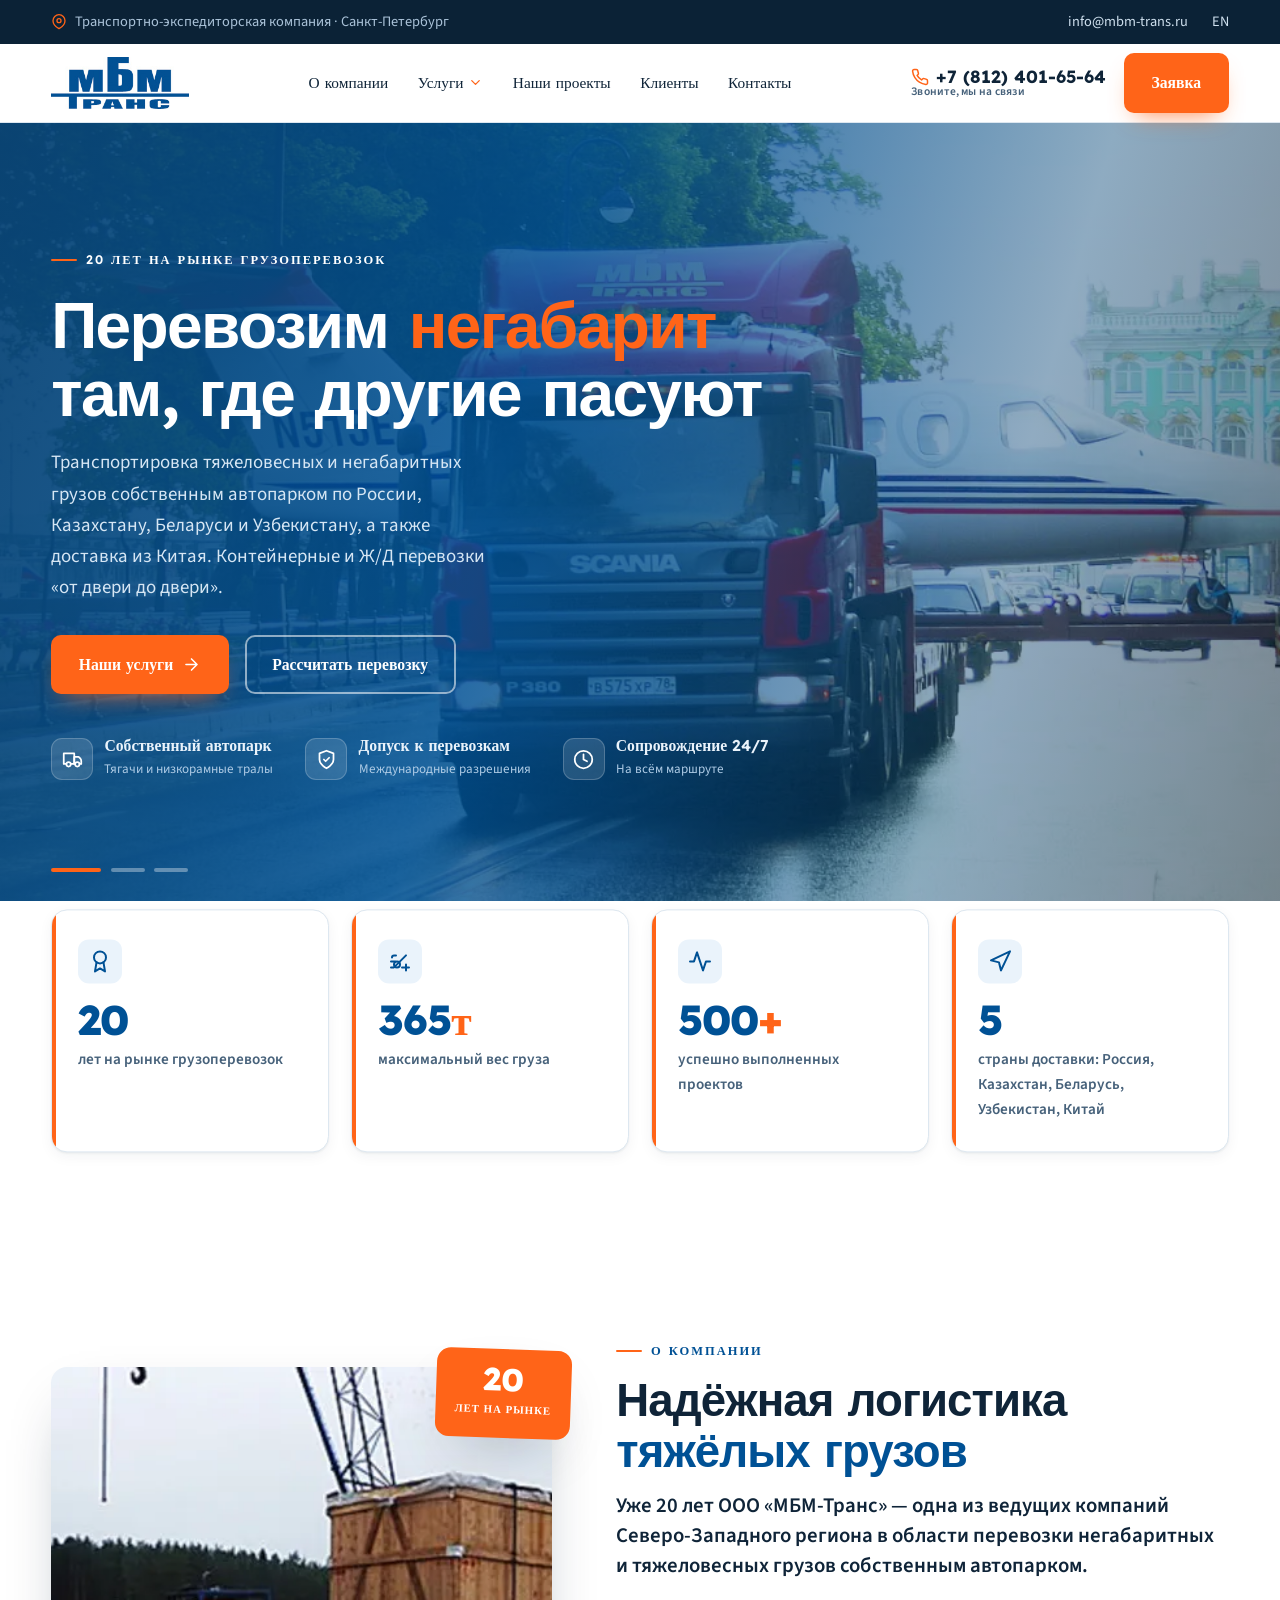
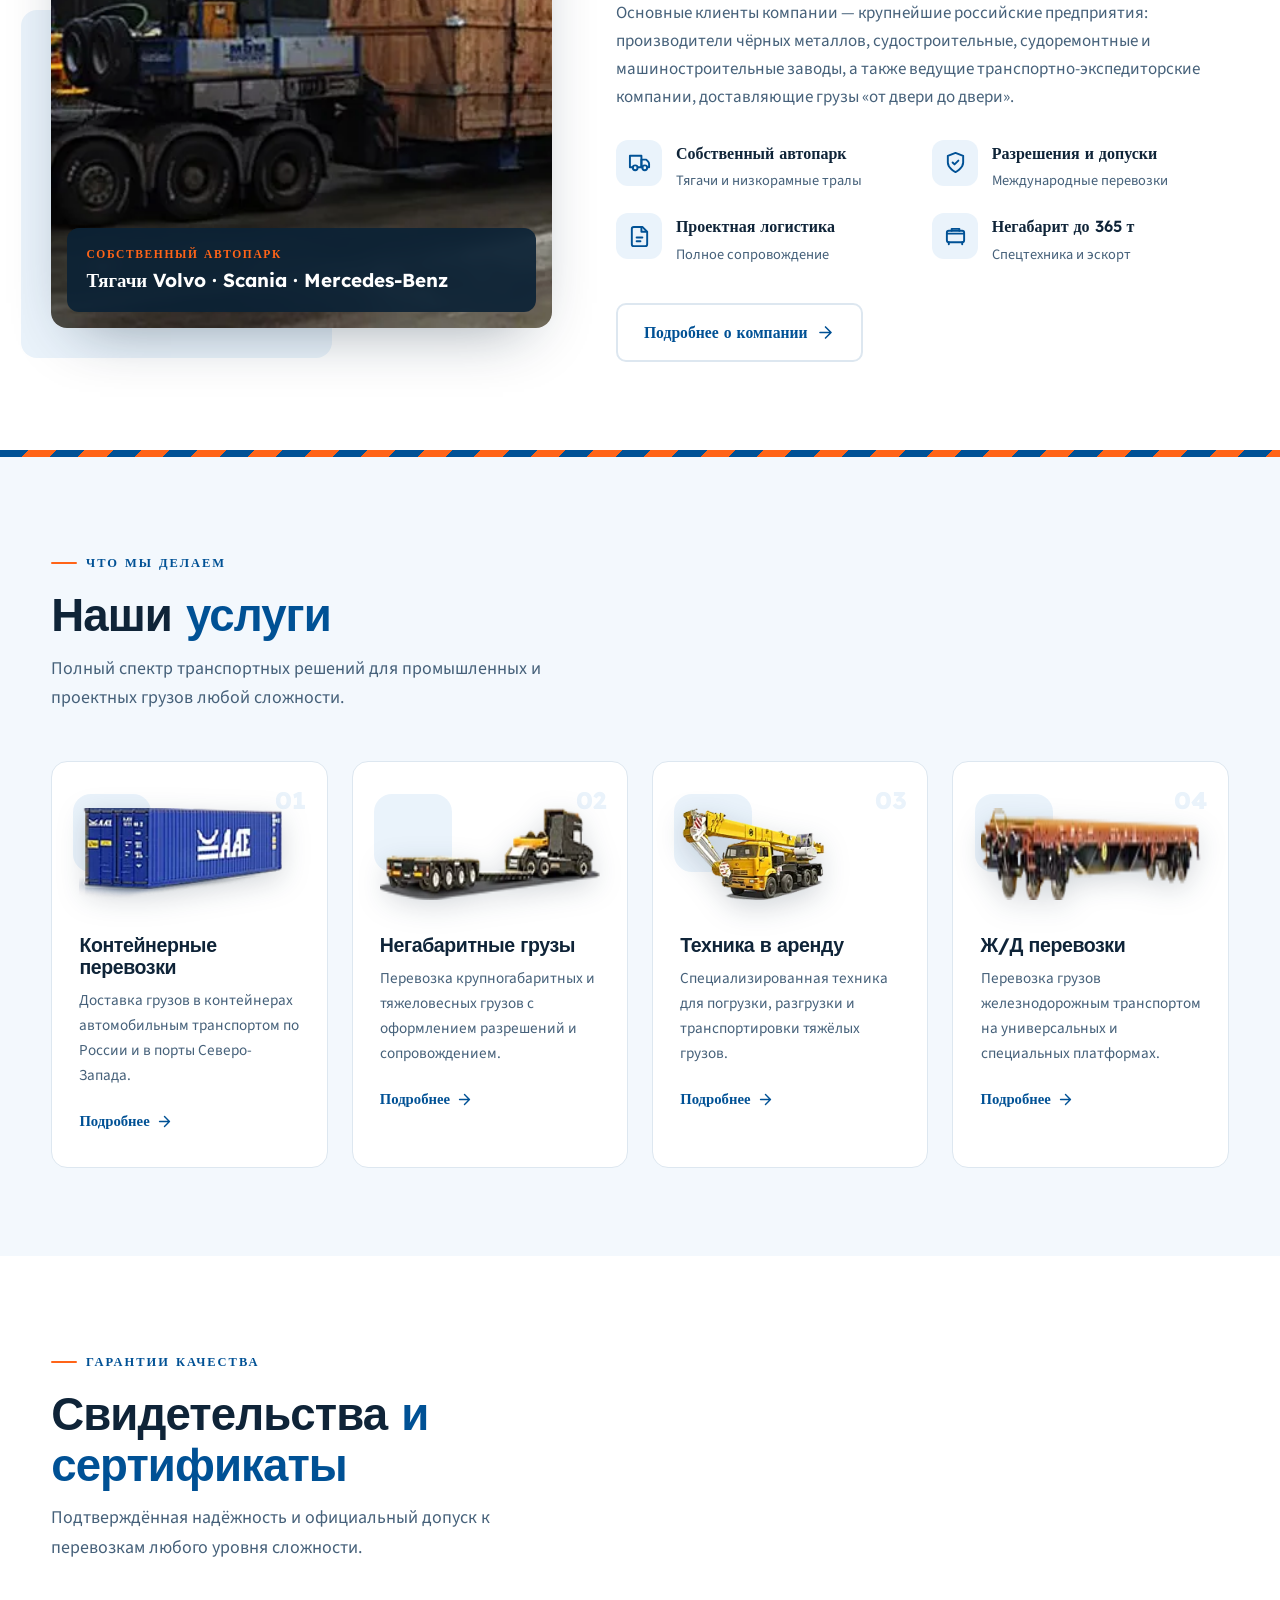
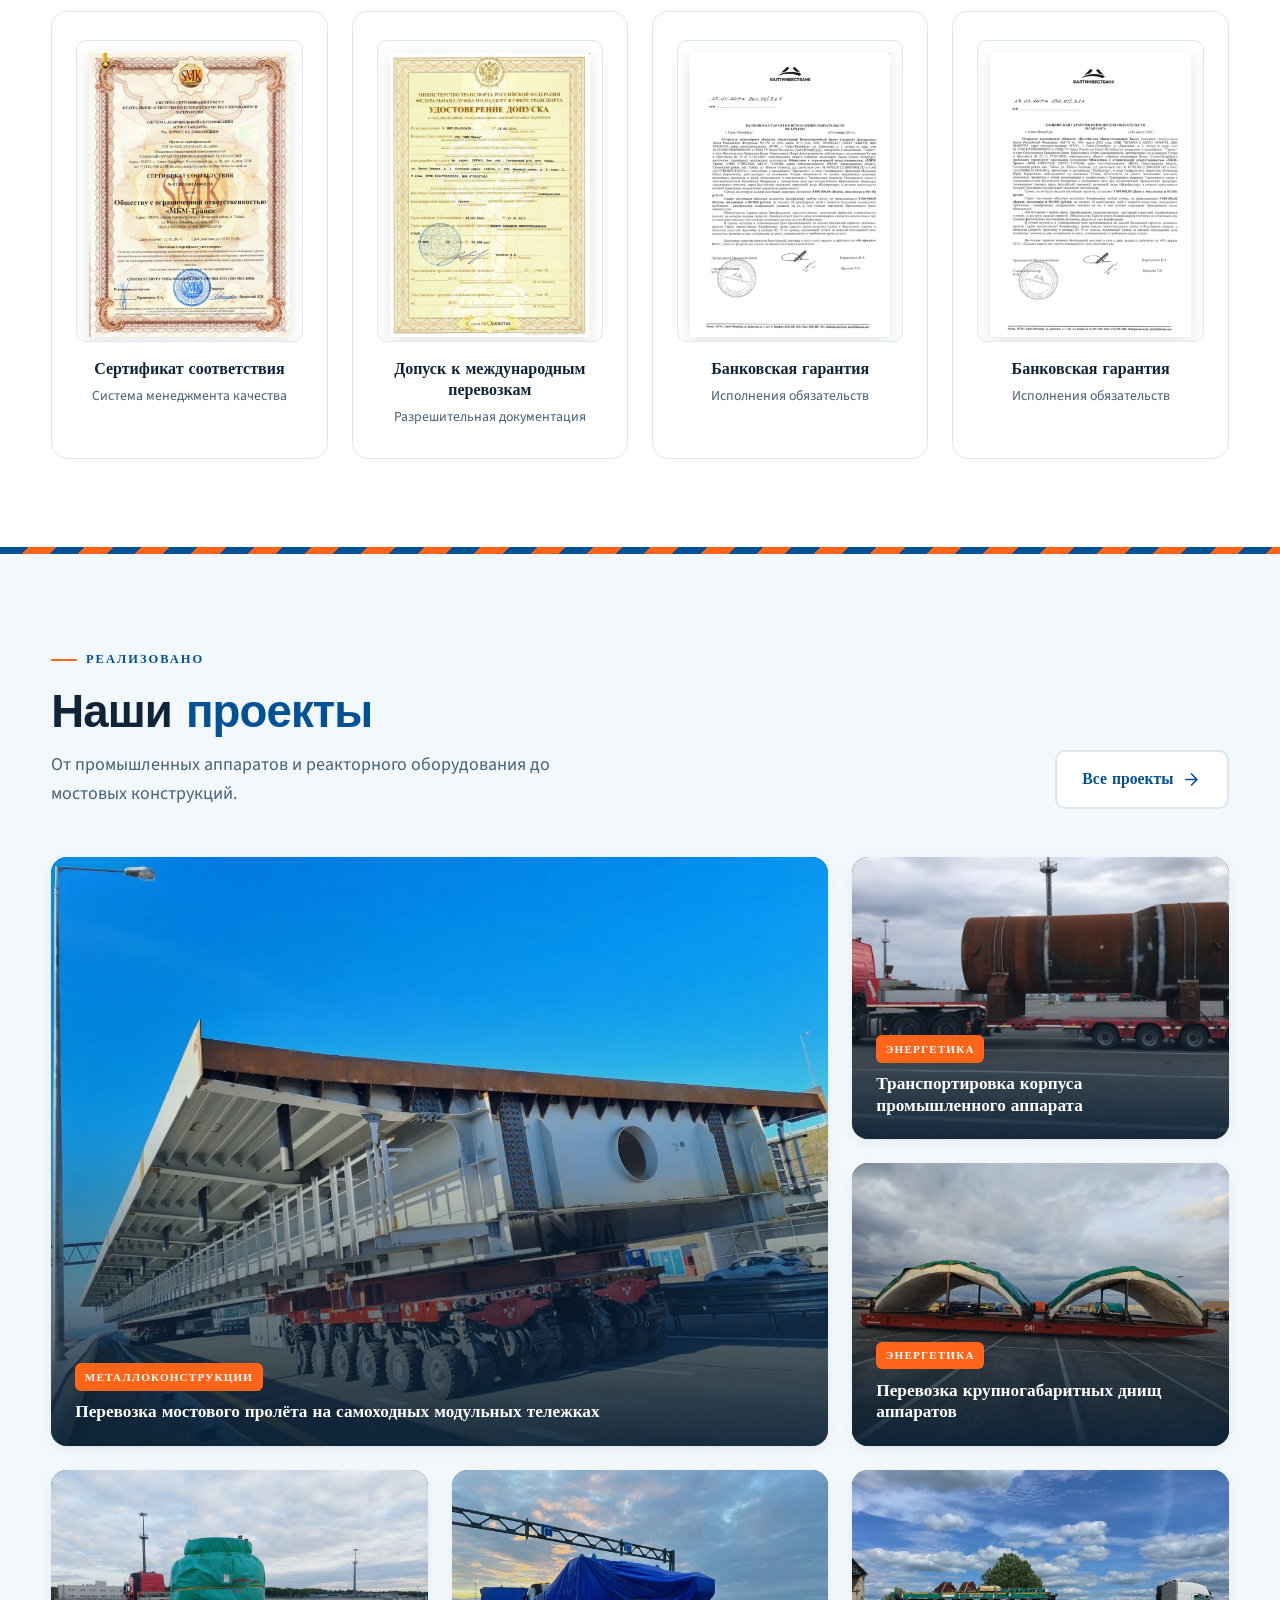
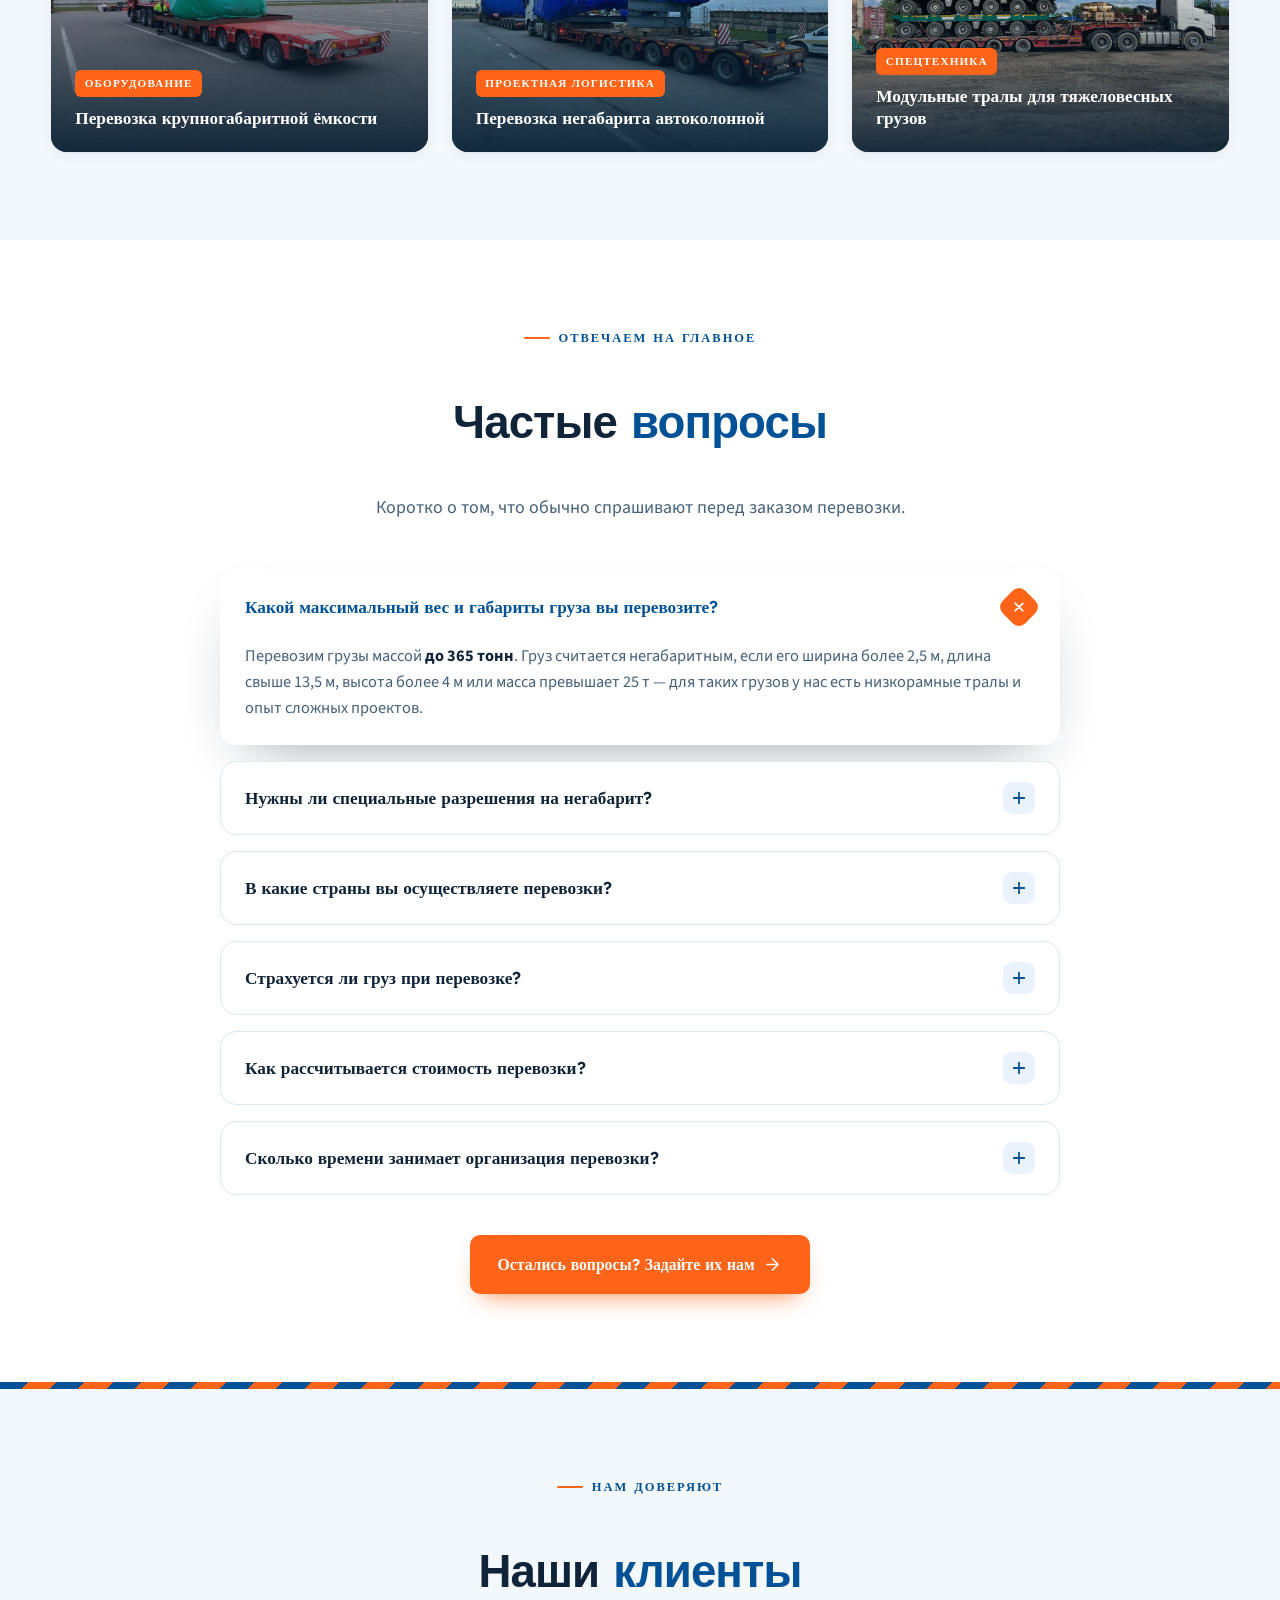
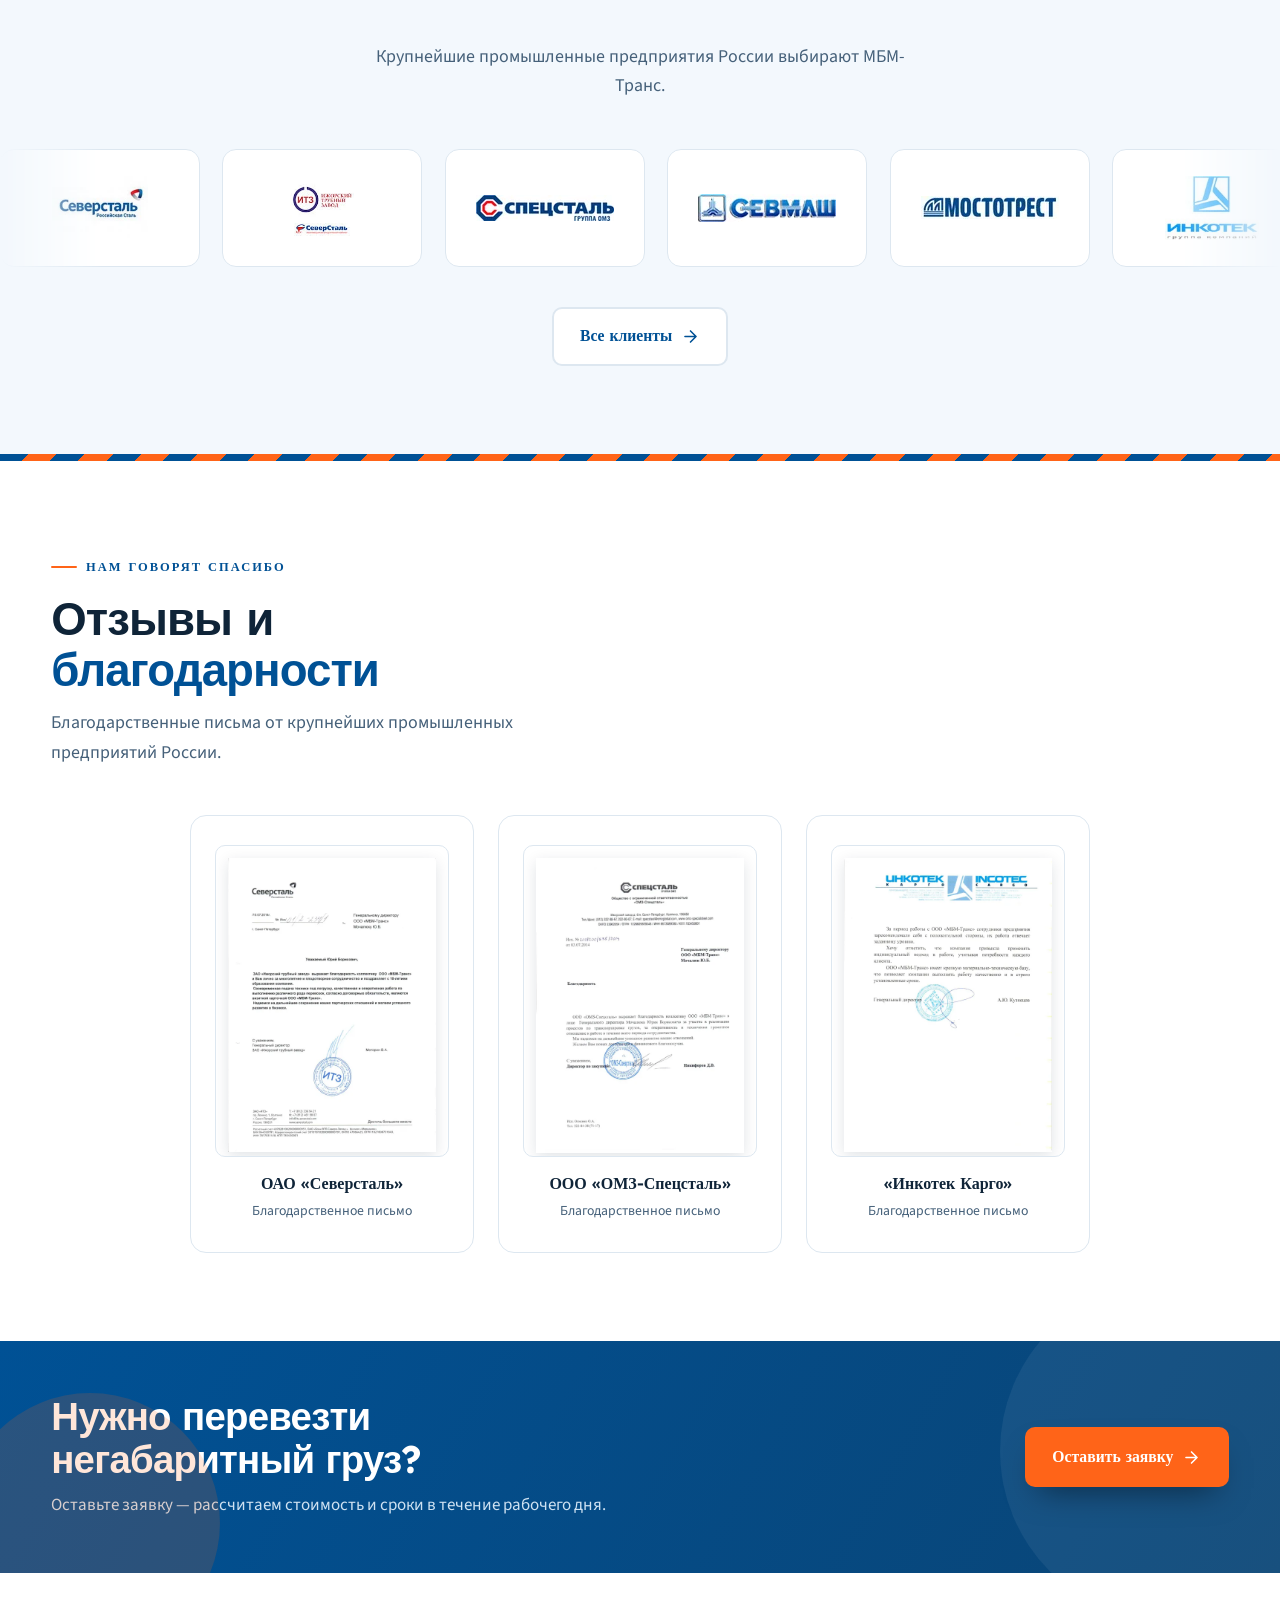
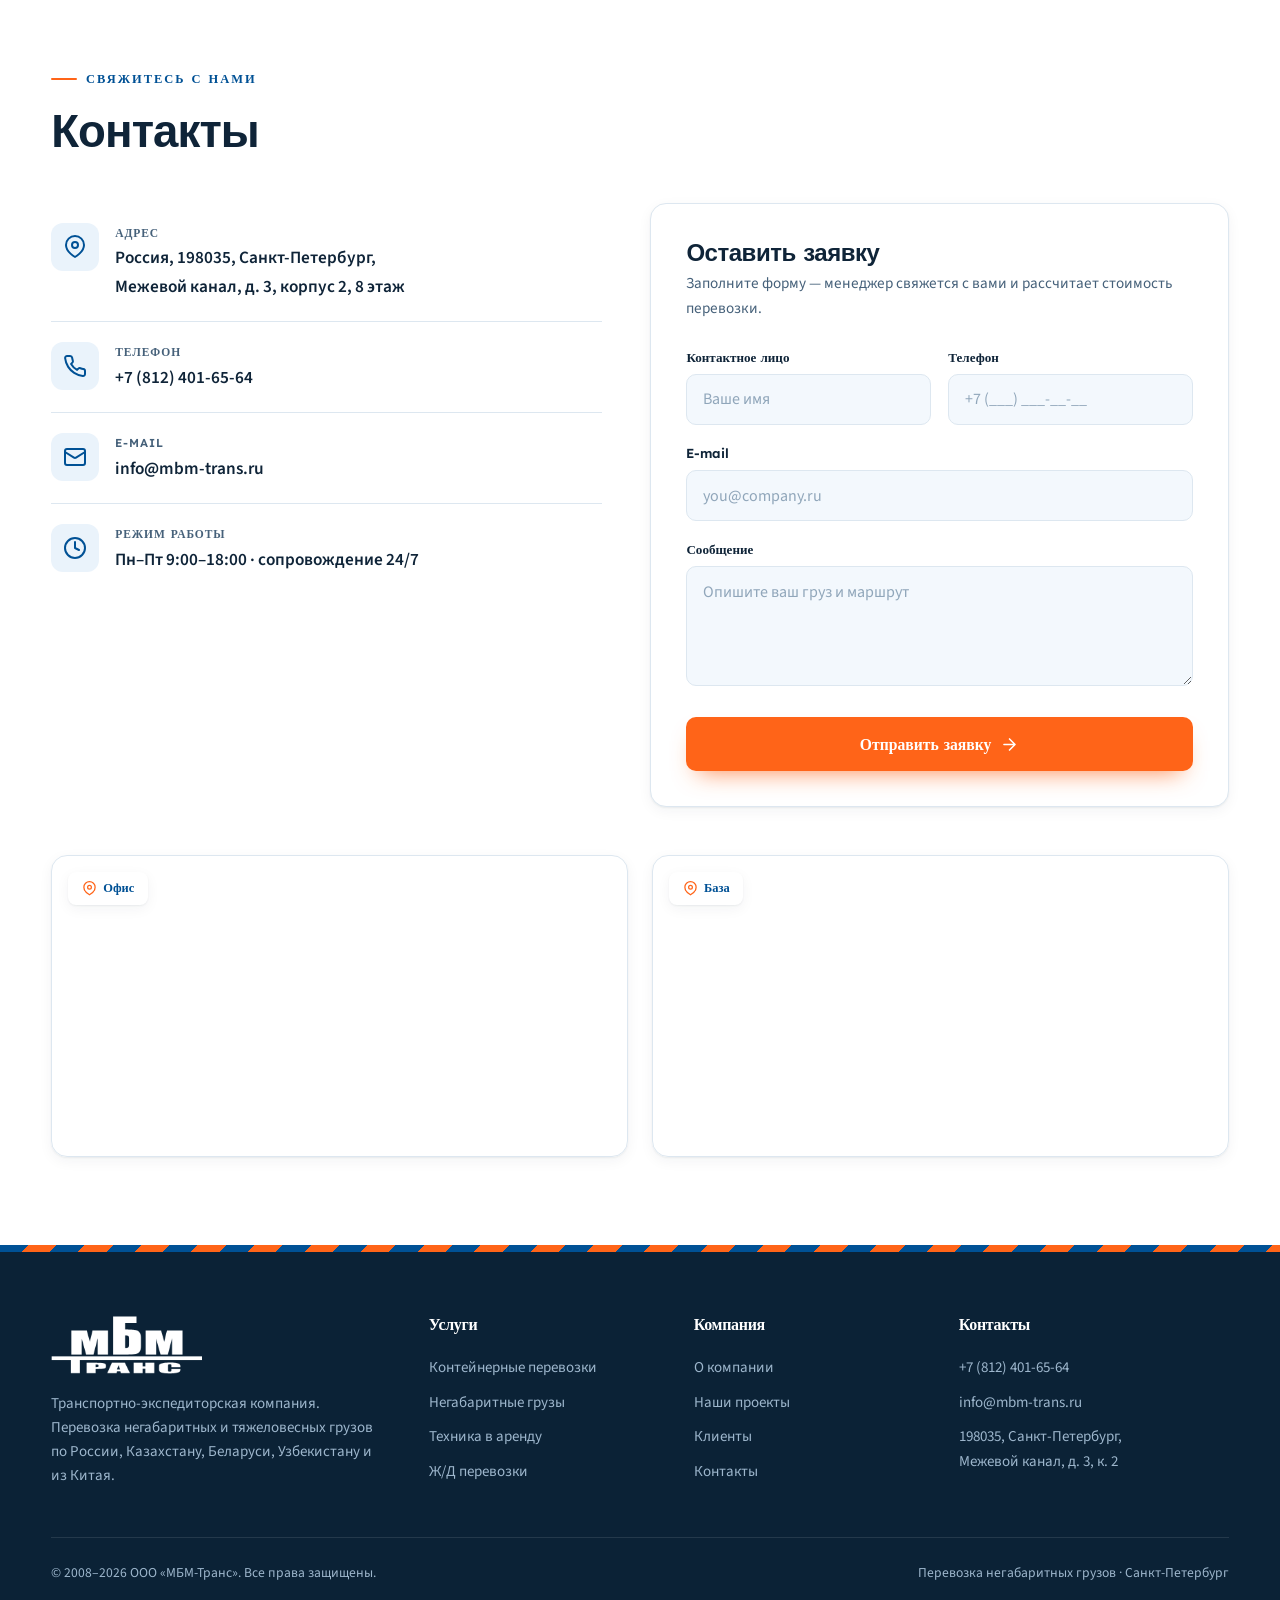
==== commit d7055cd2: "Реальные фото работы вместо стока: новый слайд в герое (Volvo+обечайка), 6 избранных проектов на гла" ====
--- a/index.html
+++ b/index.html
@@ -69,7 +69,7 @@
   <div class="slides" id="slides">
     <div class="slide active" style="background-image:url('assets/images/fp_slider/slider3_.webp')"></div>
     <div class="slide" style="background-image:url('assets/images/fp_slider/slider1_.webp')"></div>
-    <div class="slide" style="background-image:url('assets/images/fp_slider/slider2_.webp')"></div>
+    <div class="slide" style="background-image:url('assets/images/work/hero-vessel.webp')"></div>
   </div>
   <div class="wrap hero-grid">
     <span class="eyebrow" style="color:#fff">20 лет на рынке грузоперевозок</span>
@@ -208,34 +208,34 @@
       <div class="left">
         <span class="eyebrow">Реализовано</span>
         <h2 class="sec-title">Наши <span class="hl">проекты</span></h2>
-        <p class="lead">От транспортировки трамваев и самолётов до оборудования для АЭС.</p>
+        <p class="lead">От промышленных аппаратов и реакторного оборудования до мостовых конструкций.</p>
       </div>
       <a href="nashi-proektyi.html" class="btn btn-line">Все проекты <svg class="icon" viewBox="0 0 24 24"><path d="M5 12h14M12 5l7 7-7 7"/></svg></a>
     </div>
     <div class="proj-grid">
       <a class="proj big reveal" href="nashi-proektyi.html">
-        <img src="assets/images/projects/SB9ofhmS8xM.webp" loading="lazy" alt="Перевозка оборудования для АЭС, 110 тонн">
-        <div class="cap"><span class="tag">Энергетика</span><b>Перевозка оборудования для АЭС, 110 тонн</b></div>
+        <img src="assets/images/work/bridge.webp" loading="lazy" alt="Перевозка мостового пролёта на самоходных модулях">
+        <div class="cap"><span class="tag">Металлоконструкции</span><b>Перевозка мостового пролёта на самоходных модульных тележках</b></div>
       </a>
       <a class="proj reveal" href="nashi-proektyi.html">
-        <img src="assets/images/projects/v1.webp" loading="lazy" alt="Перевозка вертолёта Ми-171">
-        <div class="cap"><span class="tag">Авиатехника</span><b>Перевозка вертолёта Ми-171</b></div>
+        <img src="assets/images/work/reactor.webp" loading="lazy" alt="Транспортировка корпуса промышленного аппарата">
+        <div class="cap"><span class="tag">Энергетика</span><b>Транспортировка корпуса промышленного аппарата</b></div>
       </a>
       <a class="proj reveal" href="nashi-proektyi.html">
-        <img src="assets/images/projects/a1a.webp" loading="lazy" alt="Перевозка трамвая">
-        <div class="cap"><span class="tag">Спецтранспорт</span><b>Перевозка трамвая СПб — Москва — Нижний Новгород</b></div>
+        <img src="assets/images/work/domes.webp" loading="lazy" alt="Перевозка днищ реакторов">
+        <div class="cap"><span class="tag">Энергетика</span><b>Перевозка крупногабаритных днищ аппаратов</b></div>
       </a>
       <a class="proj reveal" href="nashi-proektyi.html">
-        <img src="assets/images/projects/korabl_1.webp" loading="lazy" alt="Перевозка корабля">
-        <div class="cap"><span class="tag">Спецтранспорт</span><b>Перевозка корабля</b></div>
+        <img src="assets/images/work/tank.webp" loading="lazy" alt="Перевозка крупной ёмкости">
+        <div class="cap"><span class="tag">Оборудование</span><b>Перевозка крупногабаритной ёмкости</b></div>
       </a>
       <a class="proj reveal" href="nashi-proektyi.html">
-        <img src="assets/images/projects/MsE5XbipfR0.webp" loading="lazy" alt="Транспортировка системы охлаждения реактора для ЛАЭС-2">
-        <div class="cap"><span class="tag">Энергетика</span><b>Система охлаждения реактора для ЛАЭС-2, 78 тонн</b></div>
+        <img src="assets/images/work/convoy.webp" loading="lazy" alt="Проектная перевозка автоколонной">
+        <div class="cap"><span class="tag">Проектная логистика</span><b>Перевозка негабарита автоколонной</b></div>
       </a>
       <a class="proj reveal" href="nashi-proektyi.html">
-        <img src="assets/images/projects/P1000506.webp" loading="lazy" alt="Перевозка крана Grove">
-        <div class="cap"><span class="tag">Спецтехника</span><b>Перевозка крана Grove, 50 т, высота 4 м</b></div>
+        <img src="assets/images/work/modular.webp" loading="lazy" alt="Модульные тралы для тяжеловесных грузов">
+        <div class="cap"><span class="tag">Спецтехника</span><b>Модульные тралы для тяжеловесных грузов</b></div>
       </a>
     </div>
   </div>
